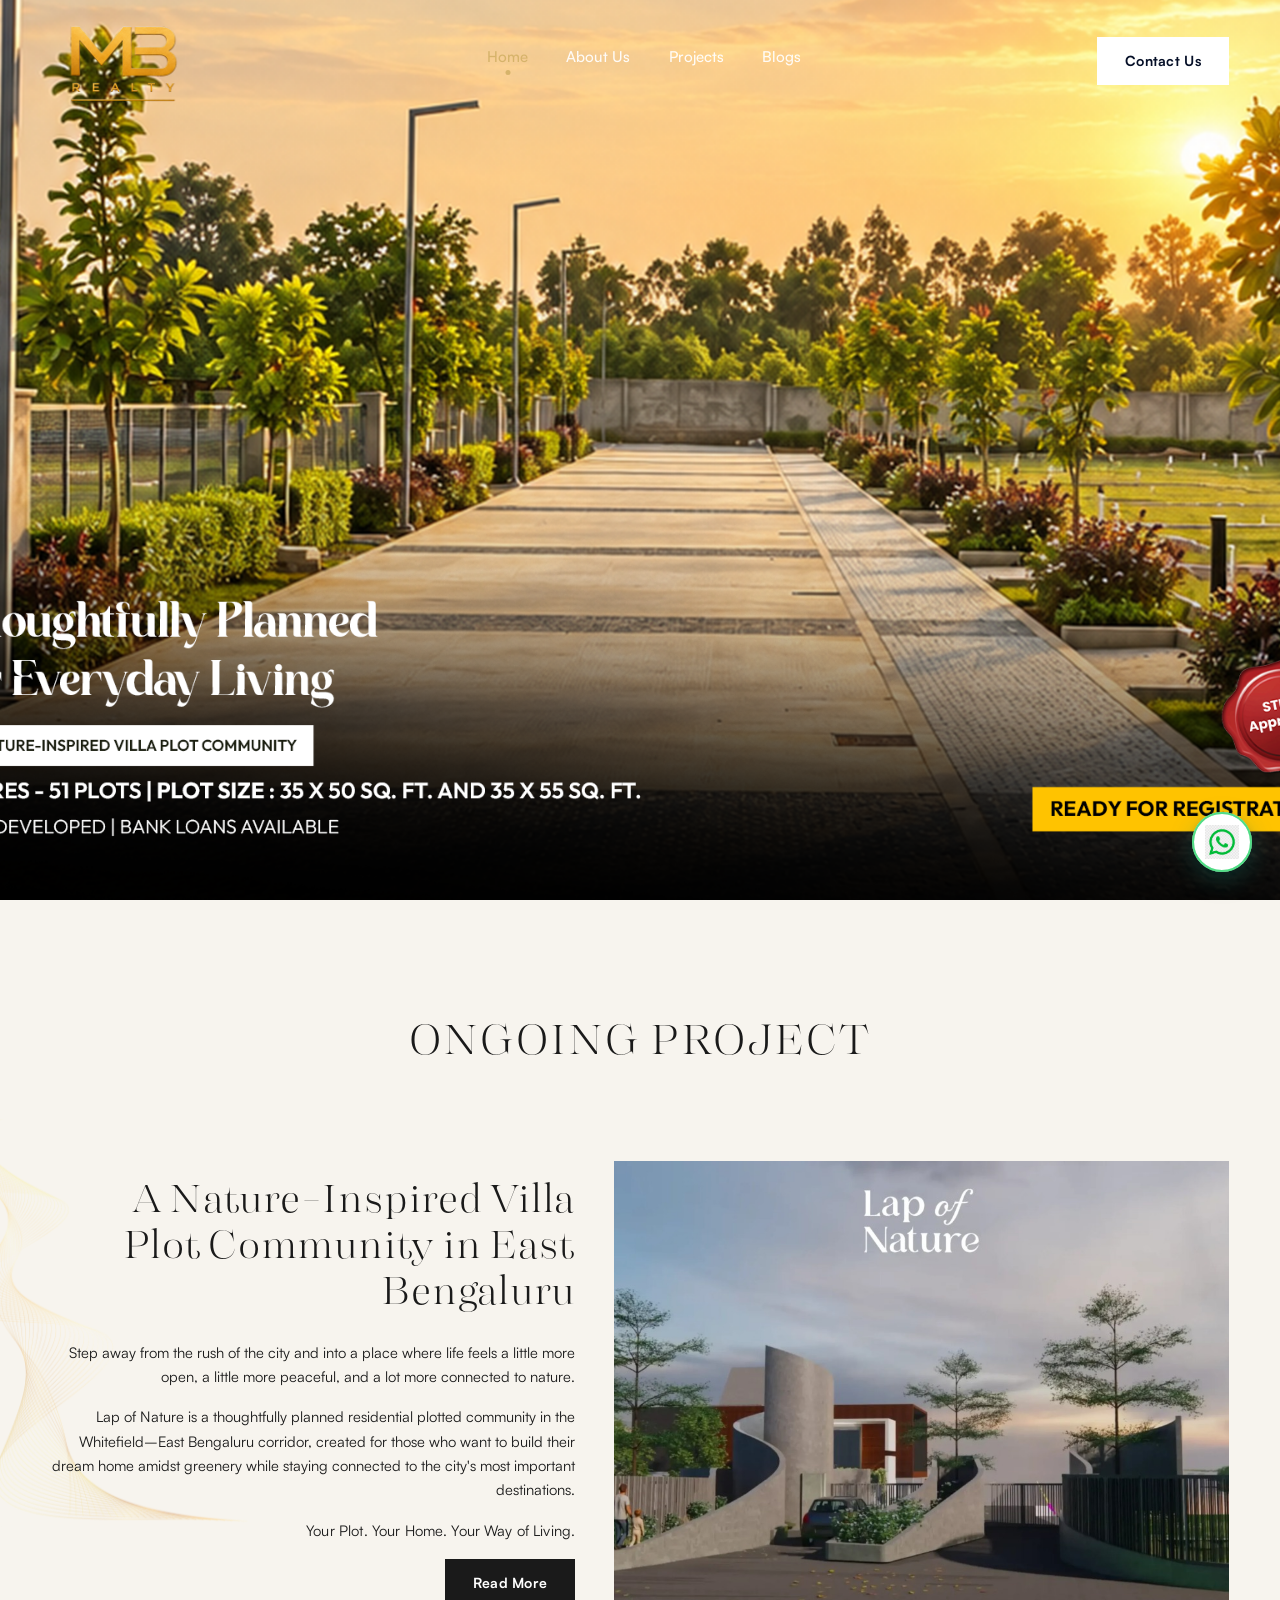
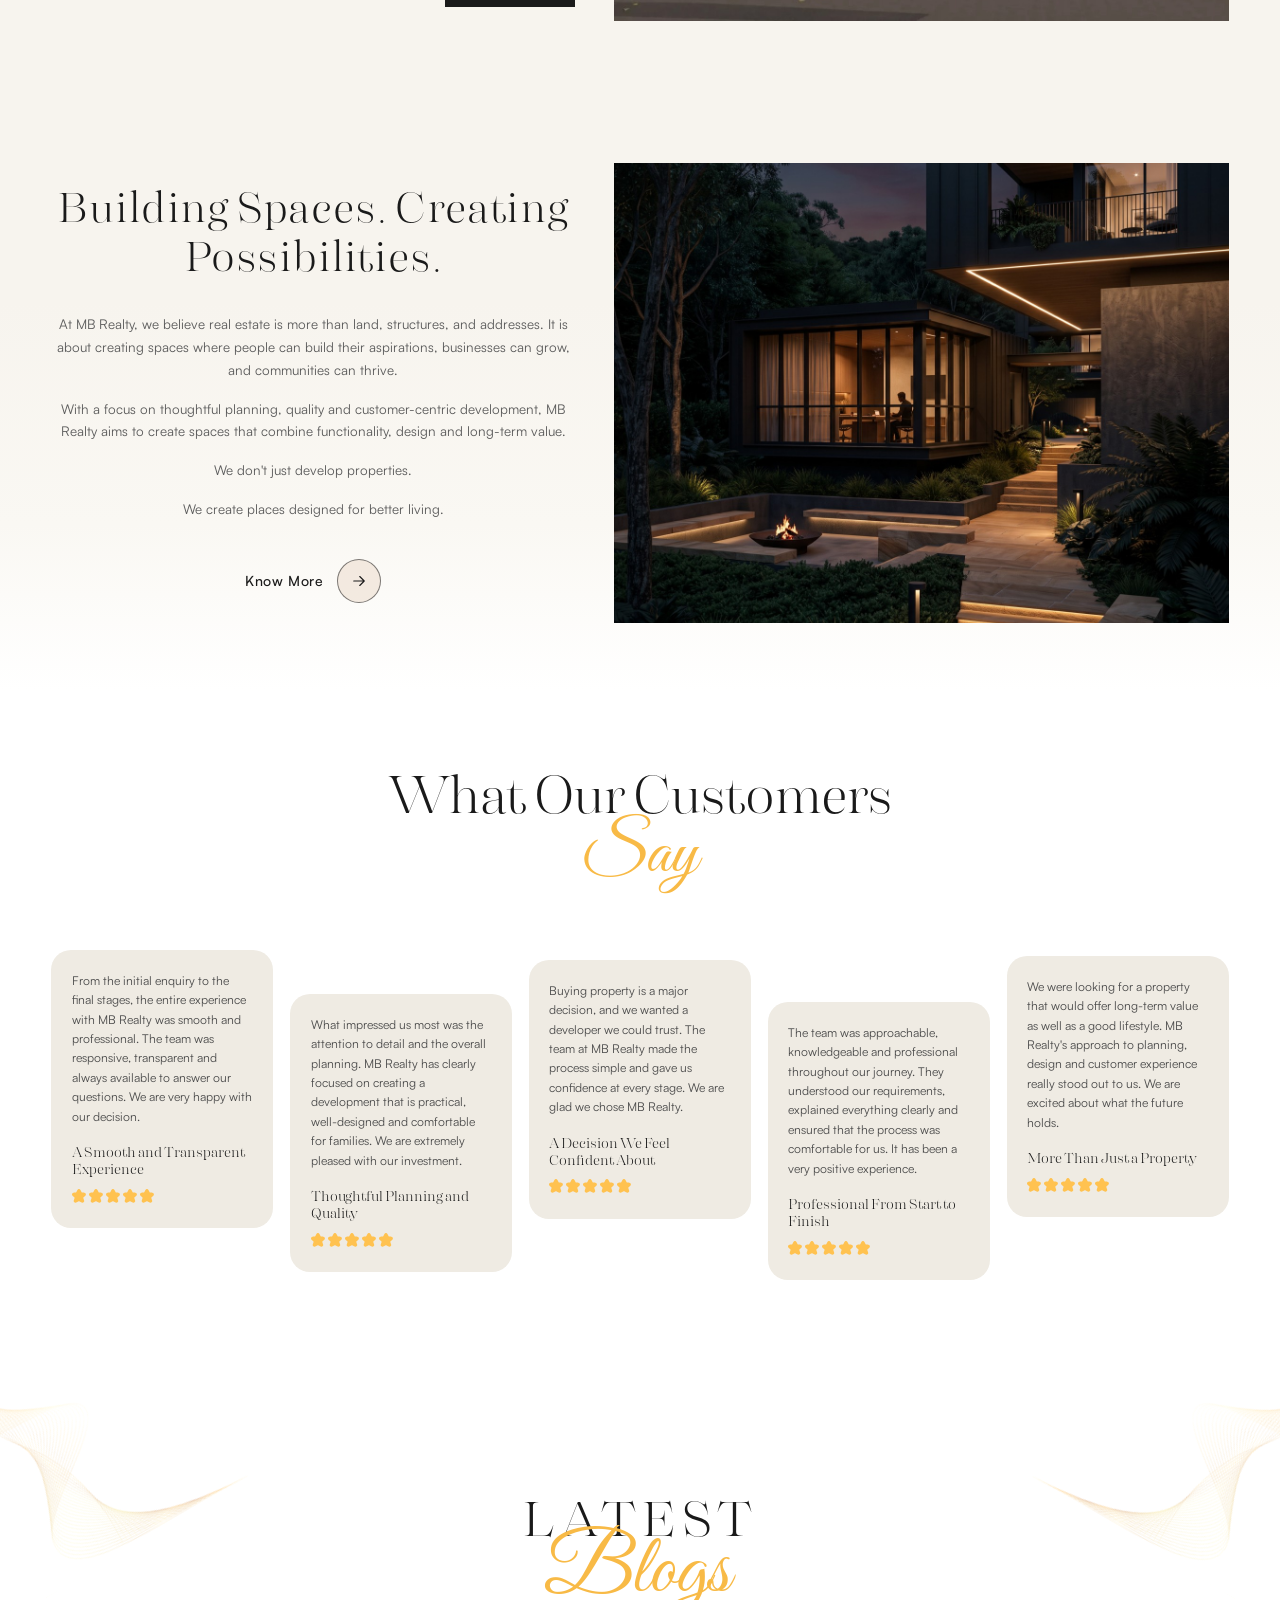
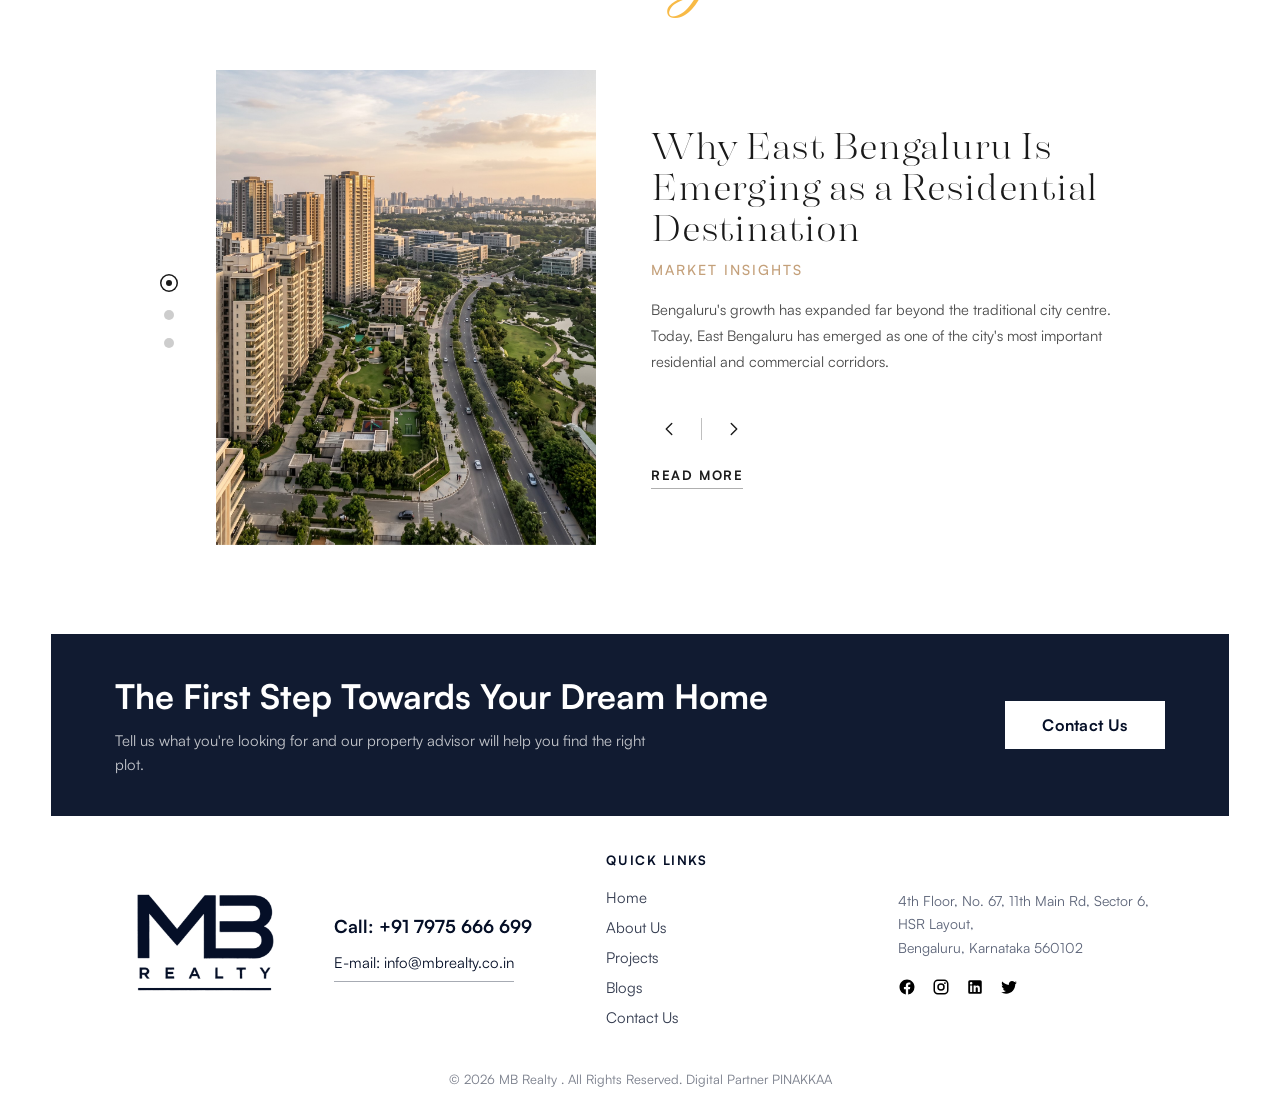
==== index.html @ 21cab44c "s" ====
<!DOCTYPE html>
<html lang="en">
  <head>
    <meta charset="UTF-8" />
    <meta name="viewport" content="width=device-width, initial-scale=1.0" />
    <title>MB Realty — Building Places That Inspire Better Living</title>
    <link rel="preconnect" href="https://fonts.googleapis.com" />
    <link rel="preconnect" href="https://fonts.gstatic.com" crossorigin />
    <link
      href="https://fonts.googleapis.com/css2?family=Great+Vibes&family=Playfair+Display:wght@400;500;600&display=swap"
      rel="stylesheet"
    />
    <link rel="stylesheet" href="css/styles.css" />
  </head>
  <body>
    <header class="site-header">
      <div class="header-inner">
        <a class="logo" href="#home" aria-label="MB Realty home">
          <img
            class="logo-img"
            src="Home_asset/Matte%20Gold%201%202%20(2).svg"
            alt="MB Realty"
            width="140"
            height="85"
          />
        </a>
        <nav class="nav" aria-label="Primary">
          <a href="./#home" class="is-active">Home</a>
          <a href="about">About Us</a>
          <a href="microsite">Projects</a>
          <a href="blogs">Blogs</a>
        </nav>
        <a class="btn-contact" href="contact">Contact Us</a>
        <button class="menu-toggle" type="button" aria-label="Open menu" aria-expanded="false">
          <span></span><span></span><span></span>
        </button>
      </div>
    </header>

    <main>
      <section class="hero hero--slideshow" id="home" aria-label="Lap of Nature">
        <div class="hero-frame">
          <div class="hero-slides">
            <img
              class="hero-image is-active"
              src="assets/spaces/banner%202%20(1).png"
              alt="Thoughtfully planned nature-inspired villa plot community at sunset"
              width="1920"
              height="1080"
              fetchpriority="high"
              decoding="async"
            />
            <img
              class="hero-image"
              src="assets/spaces/bannert%20(1).png"
              alt="Nature-inspired villa plot community entrance at sunset"
              width="1920"
              height="1080"
              decoding="async"
            />
          </div>
        </div>
      </section>

      <div class="home-cream-band">
      <section class="lap" id="project">
        <h2 class="lap-heading">Ongoing Project</h2>
        <div class="lap-decor" aria-hidden="true">
          <img src="Home_asset/Frame%2029%20(1).svg" alt="" width="314" height="501" />
        </div>
        <div class="lap-copy">
          <h3>A Nature-Inspired Villa Plot Community in East Bengaluru</h3>
          <p>
            Step away from the rush of the city and into a place where life feels a little more open,
            a little more peaceful, and a lot more connected to nature.
          </p>
          <p>
            Lap of Nature is a thoughtfully planned residential plotted community in the
            Whitefield–East Bengaluru corridor, created for those who want to build their dream home
            amidst greenery while staying connected to the city's most important destinations.
          </p>
          <p class="lap-tagline">Your Plot. Your Home. Your Way of Living.</p>
          <a class="btn-light" href="microsite">Read More</a>
        </div>
        <div class="lap-media">
          <img
            src="contact_asset/WhatsApp%20Image%202026-08-13%20at%203.26.02%20PM.jpeg"
            alt="Lap of Nature entrance rendering"
          />
        </div>
      </section>

      <section class="belief" id="about">
        <div class="belief-frame">
          <div class="belief-copy">
            <h2>Building Spaces. Creating Possibilities.</h2>
            <p>
              At MB Realty, we believe real estate is more than land, structures, and addresses. It
              is about creating spaces where people can build their aspirations, businesses can grow,
              and communities can thrive.
            </p>
            <p>
              With a focus on thoughtful planning, quality and customer-centric development, MB
              Realty aims to create spaces that combine functionality, design and long-term value.
            </p>
            <p>We don't just develop properties.</p>
            <p>We create places designed for better living.</p>
            <a class="belief-cta" href="about">
              <span>Know More</span>
              <span class="belief-cta-icon" aria-hidden="true">
                <svg viewBox="0 0 24 24" width="18" height="18" fill="none" stroke="currentColor" stroke-width="1.5">
                  <path d="M5 12h14M13 6l6 6-6 6" stroke-linecap="round" stroke-linejoin="round" />
                </svg>
              </span>
            </a>
          </div>
          <div class="belief-media">
            <img
              src="assets/fonts/magnific_create-a-premium-cinemati_3zpf5VZREY.jpg"
              alt="Modern luxury residence with illuminated outdoor living spaces at twilight"
              width="800"
              height="600"
            />
          </div>
        </div>
      </section>
      </div>

      <section class="developments" id="developments" hidden>
        <h2>Signature Developments</h2>
        <div class="dev-grid">
          <article class="dev-card dev-card--end">
            <div class="dev-card-media">
              <img
                src="Home_asset/620%20Arkell%20Drive.svg"
                alt=""
                width="887"
                height="474"
              />
            </div>
            <div class="dev-card-overlay">
              <span class="dev-badge">Ongoing</span>
              <div class="dev-card-copy">
                <h3>Lap of Nature</h3>
                <p class="dev-card-meta">
                  Villa Plot Community<br />
                  Plot Sizes: 1773 &amp; 1941 Sq.Ft.<br />
                  Location — East Bengaluru
                </p>
                <a class="dev-link" href="microsite">LEARN MORE</a>
              </div>
            </div>
          </article>
          <article class="dev-card dev-card--start">
            <div class="dev-card-media">
              <img
                src="Home_asset/620%20Arkell%20Drive%20(1).svg"
                alt=""
                width="887"
                height="474"
              />
            </div>
            <div class="dev-card-overlay">
              <span class="dev-badge">Upcoming</span>
              <div class="dev-card-copy">
                <h3>Apartment Project</h3>
                <p class="dev-card-meta">
                  Area — 7.2 Acres | Floors — G+13<br />
                  No of Flats — 290<br />
                  Location — Near Yelahanka
                </p>
                <a class="dev-link" href="contact">LEARN MORE</a>
              </div>
            </div>
          </article>
        </div>
        <a class="btn-light developments-cta" href="microsite">View All</a>
      </section>

      <section class="about-testimonials" id="testimonials" aria-label="Testimonials">
        <div class="about-testimonials-inner">
          <div class="about-testimonials-heading">
            <h2 class="about-testimonials-title">
              <span class="about-testimonials-title-strong">What Our Customers</span>
              <span class="about-testimonials-title-script">Say</span>
            </h2>
          </div>

          <div class="about-testimonials-mosaic">
            <article class="about-testimonial-card">
              <p>
                From the initial enquiry to the final stages, the entire experience with MB Realty was
                smooth and professional. The team was responsive, transparent and always available to
                answer our questions. We are very happy with our decision.
              </p>
              <div class="about-testimonial-meta">
                <h3>A Smooth and Transparent Experience</h3>
                <div class="about-testimonial-stars" aria-label="5 out of 5 stars"><img src="about_asset/Path%20637.svg" alt="" width="15" height="15" /><img src="about_asset/Path%20637.svg" alt="" width="15" height="15" /><img src="about_asset/Path%20637.svg" alt="" width="15" height="15" /><img src="about_asset/Path%20637.svg" alt="" width="15" height="15" /><img src="about_asset/Path%20637.svg" alt="" width="15" height="15" /></div>
              </div>
            </article>
            <article class="about-testimonial-card">
              <p>
                What impressed us most was the attention to detail and the overall planning. MB Realty
                has clearly focused on creating a development that is practical, well-designed and
                comfortable for families. We are extremely pleased with our investment.
              </p>
              <div class="about-testimonial-meta">
                <h3>Thoughtful Planning and Quality</h3>
                <div class="about-testimonial-stars" aria-label="5 out of 5 stars"><img src="about_asset/Path%20637.svg" alt="" width="15" height="15" /><img src="about_asset/Path%20637.svg" alt="" width="15" height="15" /><img src="about_asset/Path%20637.svg" alt="" width="15" height="15" /><img src="about_asset/Path%20637.svg" alt="" width="15" height="15" /><img src="about_asset/Path%20637.svg" alt="" width="15" height="15" /></div>
              </div>
            </article>
            <article class="about-testimonial-card">
              <p>
                Buying property is a major decision, and we wanted a developer we could trust. The team
                at MB Realty made the process simple and gave us confidence at every stage. We are glad
                we chose MB Realty.
              </p>
              <div class="about-testimonial-meta">
                <h3>A Decision We Feel Confident About</h3>
                <div class="about-testimonial-stars" aria-label="5 out of 5 stars"><img src="about_asset/Path%20637.svg" alt="" width="15" height="15" /><img src="about_asset/Path%20637.svg" alt="" width="15" height="15" /><img src="about_asset/Path%20637.svg" alt="" width="15" height="15" /><img src="about_asset/Path%20637.svg" alt="" width="15" height="15" /><img src="about_asset/Path%20637.svg" alt="" width="15" height="15" /></div>
              </div>
            </article>
            <article class="about-testimonial-card">
              <p>
                The team was approachable, knowledgeable and professional throughout our journey. They
                understood our requirements, explained everything clearly and ensured that the process
                was comfortable for us. It has been a very positive experience.
              </p>
              <div class="about-testimonial-meta">
                <h3>Professional From Start to Finish</h3>
                <div class="about-testimonial-stars" aria-label="5 out of 5 stars"><img src="about_asset/Path%20637.svg" alt="" width="15" height="15" /><img src="about_asset/Path%20637.svg" alt="" width="15" height="15" /><img src="about_asset/Path%20637.svg" alt="" width="15" height="15" /><img src="about_asset/Path%20637.svg" alt="" width="15" height="15" /><img src="about_asset/Path%20637.svg" alt="" width="15" height="15" /></div>
              </div>
            </article>
            <article class="about-testimonial-card">
              <p>
                We were looking for a property that would offer long-term value as well as a good
                lifestyle. MB Realty's approach to planning, design and customer experience really
                stood out to us. We are excited about what the future holds.
              </p>
              <div class="about-testimonial-meta">
                <h3>More Than Just a Property</h3>
                <div class="about-testimonial-stars" aria-label="5 out of 5 stars"><img src="about_asset/Path%20637.svg" alt="" width="15" height="15" /><img src="about_asset/Path%20637.svg" alt="" width="15" height="15" /><img src="about_asset/Path%20637.svg" alt="" width="15" height="15" /><img src="about_asset/Path%20637.svg" alt="" width="15" height="15" /><img src="about_asset/Path%20637.svg" alt="" width="15" height="15" /></div>
              </div>
            </article>
          </div>
        </div>
      </section>

      <section class="blogs blogs--featured" id="faqs">
        <div class="blogs-decor blogs-decor--left" aria-hidden="true">
          <img src="Home_asset/Frame%2029%20(3).svg" alt="" width="394" height="361" />
        </div>
        <div class="blogs-decor blogs-decor--right" aria-hidden="true">
          <img src="Home_asset/Frame%2030.svg" alt="" width="392" height="361" />
        </div>
        <div class="blogs-featured-inner">
          <h2 class="blogs-featured-title">
            <span class="blogs-featured-kicker">Latest</span>
            <span class="blogs-featured-script" aria-label="Blogs">
              <span class="blogs-featured-script-type">Blogs</span>
            </span>
          </h2>

          <div class="blogs-featured-layout">
            <div class="blogs-featured-dots" role="tablist" aria-label="Blog slides">
              <button type="button" class="blogs-dot is-active" role="tab" aria-selected="true" aria-label="Blog 1" data-blog-index="0"></button>
              <button type="button" class="blogs-dot" role="tab" aria-selected="false" aria-label="Blog 2" data-blog-index="1"></button>
              <button type="button" class="blogs-dot" role="tab" aria-selected="false" aria-label="Blog 3" data-blog-index="2"></button>
            </div>

            <div class="blogs-featured-stage">
              <article class="blogs-slide is-active" data-blog-slide="0">
                <div class="blogs-slide-media">
                  <img
                    src="assets/fonts/magnific_create-a-premium-editoria_9ZT8PKMNYZ.jpg"
                    alt="Aerial view of a planned residential community in East Bengaluru"
                    width="520"
                    height="640"
                  />
                </div>
                <div class="blogs-slide-copy">
                  <h3>Why East Bengaluru Is Emerging as a Residential Destination</h3>
                  <p class="blogs-slide-meta">Market Insights</p>
                  <p>
                    Bengaluru's growth has expanded far beyond the traditional city centre. Today, East
                    Bengaluru has emerged as one of the city's most important residential and commercial
                    corridors.
                  </p>
                  <div class="blogs-slide-nav">
                    <button type="button" class="blogs-nav-btn blogs-nav-prev" aria-label="Previous blog">
                      <svg viewBox="0 0 24 24" width="22" height="22" fill="none" stroke="currentColor" stroke-width="1.5" aria-hidden="true">
                        <path d="M15 6l-6 6 6 6" stroke-linecap="round" stroke-linejoin="round" />
                      </svg>
                    </button>
                    <span class="blogs-nav-divider" aria-hidden="true"></span>
                    <button type="button" class="blogs-nav-btn blogs-nav-next" aria-label="Next blog">
                      <svg viewBox="0 0 24 24" width="22" height="22" fill="none" stroke="currentColor" stroke-width="1.5" aria-hidden="true">
                        <path d="M9 6l6 6-6 6" stroke-linecap="round" stroke-linejoin="round" />
                      </svg>
                    </button>
                  </div>
                  <a class="blogs-slide-link" href="blogs">Read More</a>
                </div>
              </article>

              <article class="blogs-slide" data-blog-slide="1" hidden>
                <div class="blogs-slide-media">
                  <img
                    src="assets/fonts/magnific_create-a-premium-editoria_jU6WlNWLD0.jpg"
                    alt="Villa living compared with modern apartment living"
                    width="520"
                    height="640"
                  />
                </div>
                <div class="blogs-slide-copy">
                  <h3>Villa Plots vs Apartments: Which Is Better for Your Dream Home?</h3>
                  <p class="blogs-slide-meta">Buying Guide</p>
                  <p>
                    When buying a home in Bengaluru, one of the biggest decisions is choosing between an
                    apartment and a plot.
                  </p>
                  <div class="blogs-slide-nav">
                    <button type="button" class="blogs-nav-btn blogs-nav-prev" aria-label="Previous blog">
                      <svg viewBox="0 0 24 24" width="22" height="22" fill="none" stroke="currentColor" stroke-width="1.5" aria-hidden="true">
                        <path d="M15 6l-6 6 6 6" stroke-linecap="round" stroke-linejoin="round" />
                      </svg>
                    </button>
                    <span class="blogs-nav-divider" aria-hidden="true"></span>
                    <button type="button" class="blogs-nav-btn blogs-nav-next" aria-label="Next blog">
                      <svg viewBox="0 0 24 24" width="22" height="22" fill="none" stroke="currentColor" stroke-width="1.5" aria-hidden="true">
                        <path d="M9 6l6 6-6 6" stroke-linecap="round" stroke-linejoin="round" />
                      </svg>
                    </button>
                  </div>
                  <a class="blogs-slide-link" href="blogs">Read More</a>
                </div>
              </article>

              <article class="blogs-slide" data-blog-slide="2" hidden>
                <div class="blogs-slide-media">
                  <img
                    src="assets/fonts/magnific_create-a-premium-editoria_gOZVJFiSXO.jpg"
                    alt="Thoughtfully planned residential plots and modern homes"
                    width="520"
                    height="640"
                  />
                </div>
                <div class="blogs-slide-copy">
                  <h3>The Complete Guide to Buying a Residential Plot in Bengaluru</h3>
                  <p class="blogs-slide-meta">Complete Guide</p>
                  <p>
                    Buying a residential plot is an important long-term decision. Unlike purchasing a ready
                    apartment, buying land requires careful evaluation of title, approvals, infrastructure,
                    location and future potential.
                  </p>
                  <div class="blogs-slide-nav">
                    <button type="button" class="blogs-nav-btn blogs-nav-prev" aria-label="Previous blog">
                      <svg viewBox="0 0 24 24" width="22" height="22" fill="none" stroke="currentColor" stroke-width="1.5" aria-hidden="true">
                        <path d="M15 6l-6 6 6 6" stroke-linecap="round" stroke-linejoin="round" />
                      </svg>
                    </button>
                    <span class="blogs-nav-divider" aria-hidden="true"></span>
                    <button type="button" class="blogs-nav-btn blogs-nav-next" aria-label="Next blog">
                      <svg viewBox="0 0 24 24" width="22" height="22" fill="none" stroke="currentColor" stroke-width="1.5" aria-hidden="true">
                        <path d="M9 6l6 6-6 6" stroke-linecap="round" stroke-linejoin="round" />
                      </svg>
                    </button>
                  </div>
                  <a class="blogs-slide-link" href="blogs">Read More</a>
                </div>
              </article>
            </div>
          </div>
        </div>
      </section>

      <div class="bottom-band">
        <section class="cta">
          <div class="cta-inner">
            <div>
              <h2>The First Step Towards Your Dream Home</h2>
              <p>
                Tell us what you're looking for and our property advisor will help you find the right
                plot.
              </p>
            </div>
            <a class="btn-light" href="contact">Contact Us</a>
          </div>
        </section>

        <footer class="site-footer" id="contact">
          <div class="footer-panel">
            <div class="footer-brand">
              <img
                class="footer-logo"
                src="Home_asset/Matte%20Gold%201%202.svg"
                alt="MB Realty"
                width="180"
                height="110"
              />
            </div>
            <div class="footer-contact">
              <a class="phone" href="tel:+917975666699">Call: +91 7975 666 699</a>
              <a class="email" href="mailto:info@mbrealty.co.in">E-mail: info@mbrealty.co.in</a>
            </div>
            <div class="footer-cols">
              <div>
                <h4>QUICK LINKS</h4>
                <a href="./">Home</a>
                <a href="about">About Us</a>
                <a href="microsite">Projects</a>
                <a href="blogs">Blogs</a>
                <a href="contact">Contact Us</a>
              </div>
            </div>
            <div class="footer-about">
              <p>
                4th Floor, No. 67, 11th Main Rd, Sector 6, HSR Layout,<br />
                Bengaluru, Karnataka 560102
              </p>
              <div class="socials">
                <a href="https://www.facebook.com/profile.php?id=61592722074059" target="_blank" rel="noopener noreferrer" aria-label="Facebook"><img src="assets/social-fb.svg" alt="" /></a>
                <a href="https://www.instagram.com/mbrealty.co.in/" target="_blank" rel="noopener noreferrer" aria-label="Instagram"><img src="assets/social-ig.svg" alt="" /></a>
                <a href="https://www.linkedin.com/company/143814037/" target="_blank" rel="noopener noreferrer" aria-label="LinkedIn"><img src="assets/social-li.svg" alt="" /></a>
                <a href="https://x.com/mbrealtyblr" target="_blank" rel="noopener noreferrer" aria-label="X"><img src="assets/social-x.svg" alt="" /></a>
              </div>
            </div>
          </div>
        </footer>
      </div>
      <p class="copyright">© 2026 MB Realty . All Rights Reserved. Digital Partner PINAKKAA</p>
    </main>

    <a
      class="whatsapp-float"
      href="https://wa.me/917975666699"
      target="_blank"
      rel="noopener noreferrer"
      aria-label="Chat on WhatsApp: +91 7975 666 699"
    >
      <img src="assets/social-wa.png" alt="" width="30" height="30" decoding="async" />
    </a>

    <script src="js/main.js"></script>
  </body>
</html>
---- css/styles.css ----
@font-face {
  font-family: "Satoshi";
  src: url("../assets/fonts/satoshi/Satoshi-Light.otf") format("opentype");
  font-weight: 300;
  font-style: normal;
  font-display: swap;
}

@font-face {
  font-family: "Satoshi";
  src: url("../assets/fonts/satoshi/Satoshi-LightItalic.otf") format("opentype");
  font-weight: 300;
  font-style: italic;
  font-display: swap;
}

@font-face {
  font-family: "Satoshi";
  src: url("../assets/fonts/satoshi/Satoshi-Regular.otf") format("opentype");
  font-weight: 400;
  font-style: normal;
  font-display: swap;
}

@font-face {
  font-family: "Satoshi";
  src: url("../assets/fonts/satoshi/Satoshi-Italic.otf") format("opentype");
  font-weight: 400;
  font-style: italic;
  font-display: swap;
}

@font-face {
  font-family: "Satoshi";
  src: url("../assets/fonts/satoshi/Satoshi-Medium.otf") format("opentype");
  font-weight: 500;
  font-style: normal;
  font-display: swap;
}

@font-face {
  font-family: "Satoshi";
  src: url("../assets/fonts/satoshi/Satoshi-MediumItalic.otf") format("opentype");
  font-weight: 500;
  font-style: italic;
  font-display: swap;
}

@font-face {
  font-family: "Satoshi";
  src: url("../assets/fonts/satoshi/Satoshi-Bold.otf") format("opentype");
  font-weight: 700;
  font-style: normal;
  font-display: swap;
}

@font-face {
  font-family: "Satoshi";
  src: url("../assets/fonts/satoshi/Satoshi-BoldItalic.otf") format("opentype");
  font-weight: 700;
  font-style: italic;
  font-display: swap;
}

@font-face {
  font-family: "Satoshi";
  src: url("../assets/fonts/satoshi/Satoshi-Black.otf") format("opentype");
  font-weight: 900;
  font-style: normal;
  font-display: swap;
}

@font-face {
  font-family: "Satoshi";
  src: url("../assets/fonts/satoshi/Satoshi-BlackItalic.otf") format("opentype");
  font-weight: 900;
  font-style: italic;
  font-display: swap;
}

@font-face {
  font-family: "Morison";
  src: url("../assets/fonts/Morison%20Font/Fonts/morison-displaylight.otf") format("opentype");
  font-weight: 300;
  font-style: normal;
  font-display: swap;
}

:root {
  --bg: #050f27;
  --bg-soft: #0a1633;
  --white: #ffffff;
  --ink: #050f27;
  --muted: #5c6478;
  --gold: #c4a35a;
  --gold-bright: #d4b56a;
  --font: "Satoshi", "Segoe UI", sans-serif;
  --page: 1440px;
  --pad: clamp(20px, 5vw, 80px);
  --header-h: 121px;
}

/* Breakpoints
   Mobile:  < 768px          → max-width: 767px
   Tablet:  768px–1199px     → min-width: 768px and max-width: 1199px
   Desktop: 1200px–1599px    → min-width: 1200px
   Wide:    1600px+
*/

*,
*::before,
*::after {
  box-sizing: border-box;
  margin: 0;
  padding: 0;
}

html {
  scroll-behavior: smooth;
}

body {
  font-family: var(--font);
  background: var(--bg);
  color: var(--white);
  -webkit-font-smoothing: antialiased;
  overflow-x: hidden;
  animation: page-in 0.18s ease both;
  transition: opacity 0.15s ease;
}

body.is-leaving {
  animation: none;
  opacity: 0;
  pointer-events: none;
}

@keyframes page-in {
  from {
    opacity: 0;
  }
  to {
    opacity: 1;
  }
}

@media (prefers-reduced-motion: reduce) {
  html {
    scroll-behavior: auto;
  }

  body {
    animation: none;
    transition: none;
  }

  .about-accordion-panel,
  .about-accordion-panel p,
  .about-accordion-icon,
  .about-accordion-icon::before,
  .about-accordion-icon::after {
    transition: none;
  }

  body.is-leaving {
    opacity: 1;
    pointer-events: auto;
  }
}

img,
video,
svg {
  display: block;
  max-width: 100%;
  height: auto;
}

iframe {
  max-width: 100%;
}

a {
  color: inherit;
  text-decoration: none;
}

button {
  border: 0;
  background: none;
  cursor: pointer;
  font: inherit;
  color: inherit;
}

main > section,
.site-header,
.site-footer {
  position: relative;
  isolation: isolate;
  width: 100%;
}

/* Header */
.site-header {
  position: fixed;
  top: 0;
  left: 0;
  right: 0;
  z-index: 40;
  background: transparent;
  transform: none;
  opacity: 1;
  visibility: visible;
  pointer-events: auto;
  transition:
    background-color 0.35s ease,
    box-shadow 0.35s ease,
    transform 0.35s cubic-bezier(0.22, 1, 0.36, 1),
    opacity 0.3s ease,
    visibility 0.3s ease;
}

.site-header.is-scrolled {
  background: #fff;
  box-shadow: 0 1px 0 rgba(5, 15, 39, 0.06);
}

.site-header.is-scrolled .nav a {
  color: rgba(26, 26, 26, 0.88);
}

.site-header.is-scrolled .nav a:hover,
.site-header.is-scrolled .nav a.is-active {
  color: #1a1a1a;
}

.site-header.is-scrolled .menu-toggle span {
  background: #1a1a1a;
}

.site-header.is-scrolled .btn-contact {
  background: #1a1a1a;
  color: #fff;
}

.site-header .btn-contact::before {
  background: var(--gold);
  border-color: transparent;
}

.site-header .btn-contact:hover {
  color: var(--ink);
}

.site-header.is-scrolled .btn-contact:hover {
  color: var(--ink);
}

.site-header.is-scrolled .btn-contact::before {
  background: var(--gold);
  border-color: transparent;
}

.site-header.nav-open {
  transform: none;
  opacity: 1;
  visibility: visible;
  pointer-events: auto;
}

.header-inner {
  width: min(100%, var(--page));
  margin: 0 auto;
  min-height: 96px;
  display: grid;
  grid-template-columns: auto 1fr auto;
  align-items: center;
  gap: clamp(16px, 2vw, 40px);
  padding: 18px var(--pad);
}

.logo {
  display: flex;
  align-items: center;
  line-height: 1;
}

.logo-img {
  width: 140px;
  height: 85px;
  object-fit: contain;
  display: block;
}

.logo-mb {
  font-family: var(--font);
  font-size: 42px;
  font-weight: 700;
  letter-spacing: -0.04em;
  color: var(--gold);
}

.logo-realty {
  margin-top: 2px;
  font-size: 11px;
  font-weight: 600;
  letter-spacing: 0.35em;
  color: var(--gold);
  border-bottom: 1px solid var(--gold);
  padding-bottom: 4px;
}

.nav {
  display: flex;
  justify-content: center;
  gap: clamp(22px, 3vw, 40px);
}
.nav a {
  position: relative;
  font-size: 15px;
  font-weight: 500;
  color: rgba(255, 255, 255, 0.92);
  padding-bottom: 8px;

  transition: color 0.4s cubic-bezier(0.22, 1, 0.36, 1);
}

/* Dot */
.nav a::after {
  content: "";
  position: absolute;
  left: 50%;
  bottom: 0;

  width: 5px;
  height: 5px;
  border-radius: 50%;

  background: #d6b36a;

  transform: translateX(-50%) scale(0);
  opacity: 0;

  transition:
    transform 0.4s cubic-bezier(0.22, 1, 0.36, 1),
    opacity 0.3s ease;
}

/* Hover */
.nav a:hover {
  color: #d6b36a;
}

.nav a:hover::after {
  transform: translateX(-50%) scale(1);
  opacity: 1;
}

/* Active */
.nav a.is-active {
  color: #d6b36a;
}

.nav a.is-active::after {
  transform: translateX(-50%) scale(1);
  opacity: 1;
}
.btn-contact,
.btn-light,
.btn-dark {
  position: relative;
  display: inline-flex;
  align-items: center;
  justify-content: center;
  min-height: 48px;
  padding: 0 28px;
  font-size: 14px;
  font-weight: 700;
  letter-spacing: 0.02em;
  border-radius: 0;
  overflow: hidden;
  isolation: isolate;
  transition: color 0.45s cubic-bezier(0.22, 1, 0.36, 1),
              transform 0.45s cubic-bezier(0.22, 1, 0.36, 1);
}

/* Hover background */
.btn-contact::before,
.btn-light::before,
.btn-dark::before {
  content: "";
  position: absolute;
  inset: 0;
  z-index: -1;
  transform: scaleX(0);
  transform-origin: right;
  transition: transform 0.5s cubic-bezier(0.22, 1, 0.36, 1);
  border: 1px solid rgba(255, 255, 255, 0.25);
}

/* White buttons → dark hover */
.btn-contact::before,
.btn-light::before {
  background: var(--ink);
}

/* Dark button → white hover */
.btn-dark::before {
  background: var(--white);
}

/* Text colors */
.btn-contact,
.btn-light {
  background: var(--white);
  color: var(--ink);
}

.btn-dark {
  background: var(--ink);
  color: var(--white);
}

/* Hover */
.btn-contact:hover,
.btn-light:hover {
  color: var(--white);
  transform: translateY(-2px);
  /* border: 0.12px solid #ffffff91; */
}

.btn-dark:hover {
  color: var(--ink);
  transform: translateY(-2px);
}

/* Animate background */
.btn-contact:hover::before,
.btn-light:hover::before,
.btn-dark:hover::before {
  transform: scaleX(1);
  transform-origin: left;
}

.menu-toggle {
  display: none;
  position: relative;
  width: 48px;
  height: 48px;
  flex-direction: column;
  justify-content: center;
  align-items: center;
  gap: 0;
  padding: 0;
  background: transparent;
  border: 0;
  box-shadow: none;
  cursor: pointer;
}

.menu-toggle span {
  display: block;
  position: absolute;
  left: 50%;
  top: 50%;
  width: 24px;
  height: 2.5px;
  margin-left: -12px;
  margin-top: -1.25px;
  border-radius: 2px;
  background: var(--white);
  transform-origin: center;
  transition:
    transform 0.35s cubic-bezier(0.22, 1, 0.36, 1),
    opacity 0.25s ease,
    background 0.25s ease;
}

.menu-toggle span:nth-child(1) {
  transform: translateY(-7px);
}

.menu-toggle span:nth-child(2) {
  transform: translateY(0);
}

.menu-toggle span:nth-child(3) {
  transform: translateY(7px);
}

.menu-toggle:hover {
  background: transparent;
  box-shadow: none;
}

.site-header.nav-open .menu-toggle {
  background: transparent;
  border: 0;
}

.site-header.nav-open .menu-toggle span {
  background: #1a1a1a;
  width: 26px;
  margin-left: -13px;
  height: 2.5px;
}

.site-header.nav-open .menu-toggle span:nth-child(1) {
  transform: rotate(45deg);
}

.site-header.nav-open .menu-toggle span:nth-child(2) {
  opacity: 0;
  transform: scaleX(0);
}

.site-header.nav-open .menu-toggle span:nth-child(3) {
  transform: rotate(-45deg);
}

/* Hero — full-width banner; image extends under transparent header */
.hero {
  background: var(--bg);
  display: flex;
  justify-content: center;
  align-items: stretch;
  padding: 0;
  overflow: hidden;
  height: 100svh;
  max-height: 100dvh;
  box-sizing: border-box;
}

.hero-frame {
  width: 100%;
  max-width: none;
  height: 100%;
  max-height: 100%;
  aspect-ratio: auto;
  overflow: hidden;
  position: relative;
  background: #020814;
  display: grid;
  place-items: center;
}

.hero-frame::after {
  content: "";
  position: absolute;
  inset: 0;
  z-index: 1;
  pointer-events: none;
  background:
    linear-gradient(180deg, rgba(5, 15, 39, 0.45) 0%, rgba(5, 15, 39, 0.2) 32%, rgba(5, 15, 39, 0.35) 68%, rgba(5, 15, 39, 0.72) 100%);
}

.microsite-page .hero-frame::after {
  display: block;
}

.microsite-page .hero {
  background: var(--bg);
  padding: 0;
}

.microsite-page .hero-frame {
  background: #020814;
}

.hero-image {
  position: absolute;
  inset: 0;
  width: 100%;
  height: 100%;
  object-fit: cover;
  object-position: center;
  display: block;
}

/* Home dual-banner slideshow */
.hero--slideshow .hero-frame::after {
  display: none;
}

.hero-slides {
  position: absolute;
  inset: 0;
}

.hero--slideshow .hero-image {
  opacity: 0;
  transition: opacity 1.1s ease;
  z-index: 0;
  object-position: center bottom;
  image-rendering: auto;
}

.hero--slideshow .hero-image.is-active {
  opacity: 1;
  z-index: 1;
}

.hero-copy--sr-only {
  position: absolute;
  width: 1px;
  height: 1px;
  padding: 0;
  margin: -1px;
  overflow: hidden;
  clip: rect(0, 0, 0, 0);
  white-space: nowrap;
  border: 0;
}

.hero-copy {
  position: relative;
  z-index: 2;
  width: min(1600px, calc(100% - 48px));
  text-align: center;
  padding: 24px 0;
}

.hero-copy h1 {
  font-size: clamp(22px, 3vw, 44px);
  font-weight: 700;
  line-height: 1.15;
  letter-spacing: -0.03em;
  color: var(--white);
  margin-bottom: 18px;
  white-space: nowrap;
}

.hero-copy p {
  max-width: 720px;
  margin: 0 auto;
  font-size: clamp(14px, 1.2vw, 18px);
  line-height: 1.7;
  color: rgba(255, 255, 255, 0.92);
}

/* Home hero — stacked serif + script title */
.home-hero-copy {
  display: flex;
  flex-direction: column;
  align-items: center;
  justify-content: center;
  width: min(900px, calc(100% - 32px));
  padding: clamp(16px, 3vw, 32px) 0;
  gap: clamp(16px, 2.5vw, 28px);
}

.home-hero-title {
  display: flex;
  flex-direction: column;
  align-items: center;
  margin: 0;
  white-space: normal;
  font-weight: 400;
  line-height: 0.95;
  letter-spacing: 0.02em;
  text-align: center;
}

.home-hero-line {
  display: block;
  font-family: "Morison", "Times New Roman", serif;
  font-size: clamp(36px, 7vw, 84px);
  font-weight: 300;
  line-height: 0.95;
  letter-spacing: 0.04em;
  text-transform: uppercase;
  color: var(--white);
}

.home-hero-script {
  display: block;
  width: fit-content;
  margin: -0.28em auto 0;
  font-family: "Great Vibes", cursive;
  font-size: clamp(48px, 9vw, 104px);
  font-weight: 400;
  font-style: normal;
  line-height: 1.15;
  letter-spacing: 0.01em;
  text-transform: none;
  color: #f8ba46;
}

.home-hero-script-type {
  display: inline-block;
  white-space: nowrap;
  padding-right: 0.08em;
  clip-path: inset(0 100% 0 0);
  -webkit-clip-path: inset(0 100% 0 0);
  animation: living-write 3.4s cubic-bezier(0.22, 0.61, 0.36, 1) 1.05s forwards;
}

.home-hero-copy p {
  max-width: 640px;
  margin: 0;
  font-size: clamp(14px, 1.2vw, 18px);
  line-height: 1.7;
  color: rgba(255, 255, 255, 0.92);
}

/* Home / About / Project hero banner entrance */
#home:not(.hero--slideshow) .hero-image,
.about-hero .hero-image,
.project-hero .hero-image,
.blogs-hero .hero-frame {
  animation: hero-image-in 1.6s cubic-bezier(0.22, 1, 0.36, 1) both;
}

#home .home-hero-line,
#home .home-hero-copy > p,
.about-hero .home-hero-line,
.project-hero .home-hero-line,
.blogs-hero .home-hero-line {
  animation: hero-line-in 0.9s cubic-bezier(0.22, 1, 0.36, 1) both;
}

#home .home-hero-line:nth-child(1),
.about-hero .home-hero-line:nth-child(1),
.project-hero .home-hero-line:nth-child(1),
.blogs-hero .home-hero-line:nth-child(1) {
  animation-delay: 0.25s;
}

#home .home-hero-line:nth-child(2),
.about-hero .home-hero-line:nth-child(2),
.project-hero .home-hero-line:nth-child(2),
.blogs-hero .home-hero-line:nth-child(2) {
  animation-delay: 0.4s;
}

#home .home-hero-line:nth-child(3),
.about-hero .home-hero-line:nth-child(3),
.project-hero .home-hero-line:nth-child(3),
.blogs-hero .home-hero-line:nth-child(3) {
  animation-delay: 0.55s;
}

#home .home-hero-copy > p {
  animation-delay: 4.6s;
}

.project-hero .home-hero-script-type,
.blogs-hero .home-hero-script-type {
  animation: living-write 3.4s cubic-bezier(0.22, 0.61, 0.36, 1) 0.9s forwards;
}

@keyframes hero-image-in {
  from {
    opacity: 0;
    transform: scale(1.08);
  }
  to {
    opacity: 1;
    transform: scale(1);
  }
}

@keyframes hero-line-in {
  from {
    opacity: 0;
    transform: translateY(28px);
  }
  to {
    opacity: 1;
    transform: translateY(0);
  }
}

@keyframes living-write {
  0% {
    clip-path: inset(0 100% 0 0);
    -webkit-clip-path: inset(0 100% 0 0);
  }
  100% {
    clip-path: inset(0 0 0 0);
    -webkit-clip-path: inset(0 0 0 0);
  }
}

@media (prefers-reduced-motion: reduce) {
  #home .hero-image,
  #home .home-hero-line,
  #home .home-hero-copy > p,
  .about-hero .hero-image,
  .about-hero .home-hero-line,
  .project-hero .hero-image,
  .project-hero .home-hero-line,
  .blogs-hero .hero-frame,
  .blogs-hero .home-hero-line {
    animation: none;
  }

  #home .home-hero-script-type,
  .about-hero .home-hero-script-type,
  .project-hero .home-hero-script-type,
  .blogs-hero .home-hero-script-type {
    animation: none;
    clip-path: none;
    -webkit-clip-path: none;
  }
}

/* About hero */
.about-hero-copy h1 {
  margin-bottom: 0;
}

/* Blogs hero */
.blogs-hero .hero-frame::after {
  display: block;
}

.blogs-hero-copy h1 {
  margin-bottom: 0;
}

.blogs-hero .blogs-media-slot--hero {
  position: absolute;
  inset: 0;
  width: 100%;
  height: 100%;
  margin: 0;
  border: 0;
  border-radius: 0;
}

.blogs-hero .blogs-media-slot--hero::before {
  display: none;
}

.blogs-hero .blogs-media-slot--hero .hero-image:not([hidden]) {
  position: absolute;
  inset: 0;
  width: 100%;
  height: 100%;
  object-fit: cover;
}

.blogs-hero .blogs-media-slot--hero:not(:has(img:not([hidden]))) {
  background:
    linear-gradient(180deg, rgba(5, 15, 39, 0.35) 0%, rgba(5, 15, 39, 0.55) 100%),
    linear-gradient(135deg, #0a1633 0%, #1a2744 48%, #0d1a33 100%);
}

.blogs-hero .blogs-media-slot--hero:not(:has(img:not([hidden])))::after {
  content: attr(data-label);
  position: absolute;
  left: 50%;
  top: 42%;
  transform: translate(-50%, -50%);
  z-index: 1;
  font-family: var(--font);
  font-size: 13px;
  letter-spacing: 0.14em;
  text-transform: uppercase;
  color: rgba(255, 255, 255, 0.45);
  pointer-events: none;
}

/* Shared image placeholders — drop an <img> later and remove [hidden] */
.blogs-media-slot {
  position: relative;
  display: block;
  width: 100%;
  margin: 0;
  overflow: hidden;
  background:
    linear-gradient(145deg, #f3efe6 0%, #e8e2d6 55%, #ddd5c6 100%);
  border: 1px solid rgba(5, 15, 39, 0.06);
}

.blogs-media-slot::before {
  content: attr(data-label);
  position: absolute;
  inset: 0;
  display: grid;
  place-items: center;
  padding: 16px;
  font-family: var(--font);
  font-size: clamp(12px, 1.1vw, 14px);
  font-weight: 500;
  letter-spacing: 0.08em;
  text-transform: uppercase;
  color: rgba(5, 15, 39, 0.35);
  text-align: center;
  pointer-events: none;
}

.blogs-media-slot:has(img:not([hidden]))::before {
  display: none;
}

.blogs-media-slot img:not([hidden]) {
  position: relative;
  z-index: 1;
  width: 100%;
  height: 100%;
  object-fit: cover;
  display: block;
}

.blogs-media-slot--feature {
  aspect-ratio: 16 / 9;
  margin: 0 0 clamp(28px, 4vw, 40px);
}

.blogs-media-slot--inline {
  aspect-ratio: 16 / 9;
  margin: clamp(28px, 4vw, 44px) 0;
}

.blogs-media-slot--card {
  aspect-ratio: 3 / 2;
  border: 0;
}

/* Blogs — article */
.blogs-article {
  background: transparent;
  padding: clamp(48px, 7vw, 96px) var(--pad) clamp(32px, 4vw, 48px);
}

.blogs-article-inner {
  width: min(100%, 820px);
  margin: 0 auto;
  color: #1a1a1a;
}

.blogs-article-header {
  margin: 0 auto clamp(28px, 4vw, 44px);
  max-width: 40rem;
  text-align: center;
  display: flex;
  flex-direction: column;
  align-items: center;
}

.blogs-article-date {
  font-family: var(--font);
  font-weight: 500;
  font-size: 13px;
  line-height: 1.5;
  letter-spacing: 0.14em;
  text-transform: uppercase;
  color: #5c6478;
  margin: 0 0 10px;
}

.blogs-article-tags {
  font-family: var(--font);
  font-weight: 600;
  font-size: 12px;
  line-height: 1.5;
  letter-spacing: 0.14em;
  text-transform: uppercase;
  color: #f8ba46;
  margin: 0 0 clamp(18px, 2.5vw, 28px);
}

.blogs-article-title {
  margin: 0;
  display: flex;
  flex-direction: column;
  align-items: center;
  line-height: 1.05;
}

.blogs-article-title-strong {
  display: block;
  font-family: "Morison", "Times New Roman", serif;
  font-size: clamp(26px, 3.6vw, 44px);
  font-weight: 300;
  letter-spacing: 0.02em;
  color: #1a1a1a;
}

.blogs-article-title-script {
  display: block;
  font-family: "Great Vibes", cursive;
  font-size: clamp(40px, 5.2vw, 68px);
  font-weight: 400;
  line-height: 1.1;
  color: #f8ba46;
  margin: -0.06em 0 0.02em;
}

.blogs-article-body > h2 {
  font-family: "Morison", "Times New Roman", serif;
  font-size: clamp(22px, 2.4vw, 30px);
  font-weight: 300;
  line-height: 1.25;
  letter-spacing: 0.02em;
  color: #1a1a1a;
  margin: clamp(32px, 4vw, 48px) 0 clamp(12px, 1.5vw, 16px);
}

.blogs-article-body > p,
.blogs-article-body > ul {
  font-family: var(--font);
  font-size: clamp(15px, 1.15vw, 17px);
  font-weight: 400;
  line-height: 1.75;
  color: #5c6478;
  margin: 0 0 1.1em;
}

.blogs-article-body > ul {
  padding-left: 1.2em;
  display: grid;
  gap: 8px;
}

.blogs-article-body > ul li {
  color: #5c6478;
}

.blogs-article-body > ul li::marker {
  color: #f8ba46;
}

.blogs-article-header,
.blogs-article-body > *,
.blogs-article .blogs-media-slot--feature {
  opacity: 1;
  transform: none;
}

/* More stories */
.blogs-more {
  background: transparent;
  padding: clamp(56px, 8vw, 104px) var(--pad) clamp(40px, 5vw, 64px);
  overflow: hidden;
}

.blogs-more-header {
  text-align: center;
  margin: 0 auto clamp(36px, 5vw, 64px);
  display: flex;
  flex-direction: column;
  align-items: center;
}

.blogs-more-title {
  margin: 0;
  display: flex;
  flex-direction: column;
  align-items: center;
  line-height: 1.05;
}

.blogs-more-title-strong {
  font-family: "Morison", "Times New Roman", serif;
  font-size: clamp(26px, 3.6vw, 44px);
  font-weight: 300;
  letter-spacing: 0.04em;
  text-transform: uppercase;
  color: #1a1a1a;
}

.blogs-more-title-script {
  font-family: "Great Vibes", cursive;
  font-size: clamp(40px, 5.2vw, 68px);
  font-weight: 400;
  color: #f8ba46;
  margin-top: -0.08em;
  line-height: 1.1;
}

.blogs-more-title-strong,
.blogs-more-title-script,
.blogs-more-card {
  opacity: 1;
  transform: none;
}

.blogs-more-grid {
  width: min(100%, 1180px);
  margin: 0 auto;
  display: grid;
  grid-template-columns: repeat(3, minmax(0, 1fr));
  gap: clamp(24px, 3vw, 40px);
}

.blogs-more-card {
  display: flex;
  flex-direction: column;
  gap: 18px;
}

.blogs-more-copy h3 {
  margin: 0 0 10px;
  font-family: "Morison", "Times New Roman", serif;
  font-size: clamp(18px, 1.6vw, 24px);
  font-weight: 300;
  line-height: 1.25;
  color: #1a1a1a;
}

.blogs-more-copy p {
  margin: 0 0 14px;
  font-family: var(--font);
  font-size: 14px;
  line-height: 1.65;
  color: #5c6478;
}

.blogs-more-link {
  font-family: var(--font);
  font-size: 14px;
  font-weight: 600;
  letter-spacing: 0.04em;
  color: #1a1a1a;
  text-decoration: none;
  border-bottom: 1px solid #f8ba46;
  padding-bottom: 2px;
  transition: color 0.25s ease, border-color 0.25s ease;
}

.blogs-more-link:hover {
  color: #f8ba46;
}

@media (prefers-reduced-motion: reduce) {
  .blogs-article-header,
  .blogs-article-body > *,
  .blogs-article .blogs-media-slot--feature,
  .blogs-more-title-strong,
  .blogs-more-title-script,
  .blogs-more-card {
    opacity: 1 !important;
    transform: none !important;
    animation: none !important;
    transition: none !important;
  }
}

@media (max-width: 900px) {
  .blogs-more-grid {
    grid-template-columns: 1fr;
    max-width: 520px;
  }
}

/* Contact page — dark header on cream */
.contact-page .nav a {
  color: rgba(26, 26, 26, 0.88);
}

.contact-page .nav a:hover,
.contact-page .nav a.is-active {
  color: #1a1a1a;
}

.contact-page .menu-toggle span {
  background: #1a1a1a;
}

.contact-page .btn-contact {
  background: #1a1a1a;
  color: #fff;
}

.contact-page .btn-contact:hover {
  color: var(--ink);
}

.contact-page .btn-contact::before {
  background: var(--gold);
  border-color: transparent;
}

/* Contact — full-width Get In Touch */
.contact-touch {
  width: 100%;
  background: transparent;
  padding: clamp(140px, 14vw, 168px) var(--pad) clamp(56px, 8vw, 110px);
}

.contact-touch-inner {
  width: min(100%, 1240px);
  margin: 0 auto;
  display: grid;
  grid-template-columns: minmax(0, 0.95fr) minmax(0, 1.05fr);
  gap: clamp(40px, 6vw, 96px);
  align-items: start;
}

.contact-touch-title {
  position: relative;
  margin: 0 0 clamp(36px, 5vw, 56px);
  display: flex;
  flex-direction: column;
  align-items: flex-start;
  line-height: 0.92;
}

.contact-touch-title-strong {
  font-family: "Morison", "Times New Roman", serif;
  font-size: clamp(42px, 6vw, 72px);
  font-weight: 300;
  letter-spacing: 0.04em;
  text-transform: uppercase;
  color: #1a1a1a;
}

.contact-touch-title-script {
  font-family: "Great Vibes", cursive;
  font-size: clamp(56px, 7vw, 88px);
  font-weight: 400;
  color: #f8ba46;
  margin-top: -0.42em;
  margin-left: 0.55em;
  line-height: 1;
  position: relative;
  z-index: 1;
}

.contact-office-grid {
  display: grid;
  grid-template-columns: 1fr 1fr;
  gap: clamp(28px, 3.5vw, 44px) clamp(24px, 3vw, 40px);
}

.contact-office h2 {
  margin: 0 0 10px;
  font-family: var(--font);
  font-size: clamp(14px, 1.15vw, 16px);
  font-weight: 700;
  line-height: 1.35;
  color: #1a1a1a;
}

.contact-office p {
  margin: 0 0 8px;
  font-family: var(--font);
  font-size: clamp(13px, 1.05vw, 14px);
  font-weight: 400;
  line-height: 1.6;
  color: #5c6478;
}

.contact-office a {
  color: inherit;
  text-decoration: none;
}

.contact-office a:hover {
  color: #1a1a1a;
}

.contact-office-map {
  display: inline-block;
  margin-top: 4px;
  font-family: var(--font);
  font-size: 12px;
  font-weight: 600;
  letter-spacing: 0.02em;
  color: #1a1a1a;
  text-decoration: underline;
  text-underline-offset: 3px;
  transition: color 0.25s ease;
}

.contact-office a.contact-office-map:hover {
  color: #f8ba46;
}

.contact-touch-form-header {
  margin-bottom: clamp(28px, 3.5vw, 40px);
}

.contact-touch-form-header h2 {
  margin: 0 0 8px;
  font-family: "Morison", "Times New Roman", serif;
  font-size: clamp(28px, 3vw, 36px);
  font-weight: 300;
  letter-spacing: 0.02em;
  color: #1a1a1a;
}

.contact-touch-form-header p {
  margin: 0;
  font-family: var(--font);
  font-size: 14px;
  line-height: 1.55;
  color: #5c6478;
}

.contact-touch-form {
  display: flex;
  flex-direction: column;
  gap: clamp(22px, 2.8vw, 30px);
}

.contact-touch-field {
  display: flex;
  flex-direction: column;
  gap: 8px;
}

.contact-touch-field label {
  font-family: var(--font);
  font-size: 13px;
  font-weight: 500;
  color: #1a1a1a;
}

.contact-touch-field input,
.contact-touch-field select,
.contact-touch-field textarea {
  width: 100%;
  border: 0;
  border-bottom: 1px solid #1a1a1a;
  border-radius: 0;
  background: transparent;
  padding: 8px 0 10px;
  font-family: var(--font);
  font-size: 15px;
  color: #1a1a1a;
  outline: none;
  appearance: none;
  -webkit-appearance: none;
}

.contact-touch-field select {
  background-image: url("data:image/svg+xml,%3Csvg xmlns='http://www.w3.org/2000/svg' width='12' height='8' viewBox='0 0 12 8'%3E%3Cpath d='M1 1.5L6 6.5L11 1.5' fill='none' stroke='%231a1a1a' stroke-width='1.4' stroke-linecap='round' stroke-linejoin='round'/%3E%3C/svg%3E");
  background-repeat: no-repeat;
  background-position: right 0 center;
  padding-right: 22px;
  cursor: pointer;
}

.contact-touch-field textarea {
  resize: vertical;
  min-height: 72px;
}

.contact-touch-field input:focus,
.contact-touch-field select:focus,
.contact-touch-field textarea:focus {
  border-bottom-color: #f8ba46;
}

.contact-touch-field select:invalid {
  color: #8a8a8a;
}

.contact-touch-consent {
  display: grid;
  grid-template-columns: 18px minmax(0, 1fr);
  gap: 12px;
  align-items: start;
  font-family: var(--font);
  font-size: 12px;
  line-height: 1.55;
  color: #5c6478;
  cursor: pointer;
}

.contact-touch-consent input {
  width: 16px;
  height: 16px;
  margin-top: 2px;
  accent-color: #1a1a1a;
}

.contact-touch-submit {
  width: 100%;
  min-height: 52px;
  margin-top: 8px;
  border: 0;
  background: #1a1a1a;
  color: #fff;
  font-family: var(--font);
  font-size: 14px;
  font-weight: 700;
  letter-spacing: 0.12em;
  text-transform: uppercase;
  cursor: pointer;
  transition: background 0.25s ease, transform 0.2s ease;
}

.contact-touch-submit:hover {
  background: #050f27;
  transform: translateY(-1px);
}

@media (max-width: 900px) {
  .contact-touch-inner {
    grid-template-columns: 1fr;
    gap: clamp(40px, 8vw, 56px);
  }

  .contact-touch-title {
    align-items: center;
    text-align: center;
  }

  .contact-touch-title-script {
    margin-left: 0;
  }

  .contact-office-grid {
    grid-template-columns: 1fr;
  }

  .contact-touch-form-header {
    text-align: center;
  }
}

/* Legacy contact panel (unused on redesigned page) */
.contact-panel {
  background: var(--bg);
  padding: clamp(32px, 5vw, 72px) var(--pad) clamp(48px, 6vw, 96px);
}

.contact-card {
  width: min(100%, 1360px);
  height: 570px;
  margin: 0 auto;
  display: flex;
  align-items: flex-start;
  gap: 0;
  background: var(--white);
  border-radius: 10px;
  padding: 12px 0 13px 12px;
  box-sizing: border-box;
  box-shadow: 0 24px 60px rgba(0, 0, 0, 0.28);
  overflow: hidden;
}

.contact-info {
  width: 455px;
  max-width: 100%;
  height: 545px;
  flex-shrink: 0;
  box-sizing: border-box;
  background: var(--ink);
  color: var(--white);
  border-radius: 10px;
  padding: 44px 36px;
  display: flex;
  flex-direction: column;
  justify-content: space-between;
  overflow: hidden;
}

.contact-info-header {
  flex-shrink: 0;
}

.contact-info h2 {
  margin: 0 0 18px;
  font-family: "Satoshi", var(--font), sans-serif;
  font-size: clamp(28px, 2.6vw, 36px);
  font-weight: 700;
  letter-spacing: -0.02em;
  line-height: 1.15;
  color: var(--white);
  display: flex;
  flex-direction: column;
  align-items: flex-start;
  gap: 6px;
}

.contact-info h2 span {
  display: inline-block;
  line-height: 1.2;
}

.contact-info-lead {
  margin: 0;
  font-size: 15px;
  line-height: 1.5;
  color: rgba(255, 255, 255, 0.9);
}

.contact-info-list {
  list-style: none;
  margin: 0;
  padding: 0;
  display: flex;
  flex-direction: column;
  justify-content: space-between;
  flex: 1;
  min-height: 0;
  padding-top: 48px;
  gap: 0;
}

.contact-info-list li {
  display: grid;
  grid-template-columns: 28px minmax(0, 1fr);
  gap: 14px;
  align-items: start;
  font-size: 16px;
  line-height: 1.55;
  color: rgba(255, 255, 255, 0.95);
}

.contact-info-list li > a,
.contact-info-list li > span:not(.contact-info-icon) {
  min-width: 0;
}

.contact-info-address {
  display: block;
  white-space: normal;
}

.contact-info-icon {
  display: inline-flex;
  align-items: center;
  justify-content: center;
  width: 22px;
  height: 22px;
  margin-top: 2px;
  color: var(--white);
  flex-shrink: 0;
}

.contact-info-list a {
  color: inherit;
  text-decoration: none;
}

.contact-info-list a:hover {
  text-decoration: underline;
}

.contact-form {
  flex: 1;
  min-width: 0;
  height: 100%;
  display: flex;
  flex-direction: column;
  justify-content: center;
  gap: clamp(28px, 3.5vw, 40px);
  padding: clamp(20px, 3vw, 40px) clamp(28px, 4vw, 64px) clamp(12px, 2vw, 20px);
}

.contact-form-row {
  display: grid;
  grid-template-columns: 1fr 1fr;
  gap: clamp(20px, 2.5vw, 36px);
}

.contact-field {
  display: flex;
  flex-direction: column;
  gap: 10px;
}

.contact-field label {
  font-family: "Satoshi", var(--font), sans-serif;
  font-size: 15px;
  font-weight: 500;
  color: #1a1a1a;
}

.contact-field input {
  width: 100%;
  border: 0;
  border-bottom: 1.5px solid #cfcfcf;
  border-radius: 0;
  background: transparent;
  padding: 8px 0 10px;
  font-family: "Satoshi", var(--font), sans-serif;
  font-size: 15px;
  color: #1a1a1a;
  outline: none;
  transition: border-color 0.2s ease;
}

.contact-field input::placeholder {
  color: #9a9a9a;
}

.contact-field input:focus {
  border-bottom-color: var(--ink);
}

.contact-form-actions {
  display: flex;
  justify-content: flex-end;
  margin-top: 8px;
}

.contact-submit {
  display: inline-flex;
  align-items: center;
  justify-content: center;
  min-height: 48px;
  padding: 0 28px;
  border: 0;
  border-radius: 10px;
  background: var(--ink);
  color: var(--white);
  font-family: "Satoshi", var(--font), sans-serif;
  font-size: 15px;
  font-weight: 700;
  letter-spacing: 0.01em;
  cursor: pointer;
  transition: opacity 0.2s ease, transform 0.2s ease;
}

.contact-submit:hover {
  opacity: 0.92;
  transform: translateY(-1px);
}

/* Contact map — full width */
.contact-map {
  width: 100%;
  max-width: 100%;
  margin: 0;
  padding: 0;
  background: #f7f4ee;
  line-height: 0;
}

.contact-map-frame {
  display: block;
  width: 100%;
  height: clamp(320px, 45vw, 520px);
  border: 0;
}

.contact-page .bottom-band {
  background: #fff;
}

.contact-close-band {
  background: linear-gradient(
    180deg,
    #f7f4ee 0%,
    #f7f4ee 28%,
    #faf8f3 48%,
    #ffffff 72%,
    #ffffff 100%
  );
}

.contact-page .contact-close-band .bottom-band {
  background: transparent;
  margin-top: 0;
  padding-top: clamp(8px, 1.5vw, 16px);
}

.contact-page .contact-close-band .copyright {
  background: transparent;
}

@media (max-width: 1199px) {
  .contact-card {
    height: auto;
    flex-direction: column;
    padding: 12px;
  }

  .contact-info {
    width: 100%;
    height: auto;
    min-height: 0;
  }

  .contact-form {
    height: auto;
    padding: clamp(24px, 4vw, 36px) clamp(12px, 3vw, 20px);
  }

  .contact-form-row {
    grid-template-columns: 1fr;
  }

  .contact-form-actions {
    justify-content: stretch;
  }

  .contact-submit {
    width: 100%;
  }
}

/* Blogs — featured post */
.blogs-feature {
  background: var(--bg);
  padding: clamp(48px, 6vw, 88px) var(--pad);
  text-align: center;
}

.blogs-feature h2 {
  font-family: "Satoshi", var(--font), sans-serif;
  font-size: clamp(26px, 3vw, 36px);
  font-weight: 700;
  font-style: normal;
  letter-spacing: -0.03em;
  color: var(--white);
  margin-bottom: clamp(32px, 4vw, 56px);
}

.blogs-feature-media {
  width: min(100%, 1529px);
  aspect-ratio: 1529 / 754;
  margin: 0 auto;
  overflow: hidden;
  background: #121a30;
}

.blogs-feature-media img {
  width: 100%;
  height: 100%;
  object-fit: cover;
  display: block;
}

/* About — vision + experience bridge decor */
.about-bridge {
  position: relative;
  overflow: visible;
  background: linear-gradient(
    180deg,
    #f7f4ee 0%,
    #f7f4ee 38%,
    #faf8f3 55%,
    #fcfbf8 68%,
    #ffffff 82%,
    #ffffff 100%
  );
}

.about-bridge-decor {
  display: none;
}

/* About — vision */
.about-vision {
  position: relative;
  background: transparent;
  padding: calc(var(--header-h) + clamp(28px, 5vw, 56px)) var(--pad) clamp(48px, 6vw, 80px);
  color: #1a1a1a;
  overflow: visible;
}

.about-vision-spotlight {
  position: absolute;
  inset: -20%;
  pointer-events: none;
  z-index: 0;
  opacity: 0;
  background: radial-gradient(
    420px circle at var(--spot-x, 50%) var(--spot-y, 40%),
    rgba(248, 186, 70, 0.18),
    rgba(248, 186, 70, 0.06) 28%,
    transparent 58%
  );
  transition: opacity 0.45s ease;
}

.about-vision.is-cursor-active .about-vision-spotlight {
  opacity: 1;
}

.about-vision-inner {
  position: relative;
  z-index: 1;
  width: min(100%, 1100px);
  margin: 0 auto;
  display: flex;
  flex-direction: column;
  align-items: center;
  text-align: center;
}

.about-vision-heading {
  position: relative;
  display: flex;
  flex-direction: column;
  align-items: center;
  justify-content: center;
  width: 100%;
  margin: 0 0 clamp(40px, 5vw, 72px);
  gap: clamp(4px, 0.8vw, 12px);
}

.about-vision-watermark {
  position: relative;
  font-family: "Allura", cursive;
  font-size: clamp(64px, 9vw, 112px);
  font-weight: 400;
  line-height: 1.15;
  color: #f8ba46;
  white-space: nowrap;
  pointer-events: none;
  display: inline-block;
  width: fit-content;
  padding: 0.1em 0.18em 0.08em 0.2em;
  overflow: visible;
  opacity: 0;
  clip-path: inset(0 100% 0 0);
  -webkit-clip-path: inset(0 100% 0 0);
  text-transform: none;
}

.about-vision.is-inview .about-vision-watermark {
  opacity: 1;
  animation:
    living-write 1.2s cubic-bezier(0.22, 1, 0.36, 1) 0.12s both,
    about-vision-float 4.5s ease-in-out 1.4s infinite;
}

.about-vision-title {
  position: relative;
  z-index: 1;
  margin: 0;
  line-height: 1;
  opacity: 0;
  transform: translateY(28px);
  transition:
    opacity 0.9s cubic-bezier(0.22, 1, 0.36, 1) 0.28s,
    transform 0.9s cubic-bezier(0.22, 1, 0.36, 1) 0.28s;
}

.about-vision.is-inview .about-vision-title {
  opacity: 1;
  transform: none;
}

.about-vision-sr {
  position: absolute;
  width: 1px;
  height: 1px;
  padding: 0;
  margin: -1px;
  overflow: hidden;
  clip: rect(0, 0, 0, 0);
  white-space: nowrap;
  border: 0;
}

.about-vision-display {
  display: block;
  font-family: "Morison", Georgia, "Times New Roman", serif;
  font-size: clamp(36px, 6.5vw, 72px);
  font-weight: 300;
  letter-spacing: 0.08em;
  text-transform: uppercase;
  color: #1a1a1a;
  line-height: 1.05;
}

.about-vision-copy {
  display: flex;
  flex-direction: column;
  align-items: center;
  text-align: center;
  gap: 0;
  width: 100%;
}

.about-vision-copy p {
  font-family: var(--font);
  font-size: clamp(15px, 1.25vw, 18px);
  font-weight: 400;
  line-height: 1.85;
  color: #6a6a6a;
  max-width: min(100%, 52rem);
  margin: 0 auto clamp(16px, 1.8vw, 22px);
  opacity: 0;
  transform: translateY(22px);
  transition:
    opacity 0.8s cubic-bezier(0.22, 1, 0.36, 1),
    transform 0.8s cubic-bezier(0.22, 1, 0.36, 1);
}

.about-vision-copy p:nth-child(1) { transition-delay: 0.38s; }
.about-vision-copy p:nth-child(2) { transition-delay: 0.48s; }
.about-vision-copy p:nth-child(3) { transition-delay: 0.58s; }
.about-vision-copy p:nth-child(4) { transition-delay: 0.68s; }
.about-vision-copy p:nth-child(5) { transition-delay: 0.78s; }

.about-vision.is-inview .about-vision-copy p {
  opacity: 1;
  transform: none;
}

.about-vision-copy p:last-child {
  margin-bottom: 0;
}

@keyframes about-vision-float {
  0%,
  100% {
    transform: translateY(0);
  }
  50% {
    transform: translateY(-8px);
  }
}

@media (prefers-reduced-motion: reduce) {
  .about-vision-spotlight {
    display: none;
  }

  .about-vision-watermark,
  .about-vision.is-inview .about-vision-watermark {
    opacity: 1;
    clip-path: none;
    -webkit-clip-path: none;
    animation: none;
  }

  .about-vision-title,
  .about-vision-copy p,
  .about-vision.is-inview .about-vision-title,
  .about-vision.is-inview .about-vision-copy p {
    opacity: 1;
    transform: none;
    transition: none;
  }
}

@media (max-width: 767px) {
  .about-vision {
    padding: clamp(56px, 12vw, 80px) var(--pad);
  }

  .about-vision-spotlight {
    display: none;
  }

  .about-vision-heading {
    margin-bottom: clamp(28px, 6vw, 40px);
  }

  .about-vision-copy p {
    max-width: none;
  }
}

/* About — experience / accordion */
.about-experience {
  position: relative;
  background: transparent;
  color: #1a1a1a;
  padding: clamp(40px, 5vw, 72px) var(--pad) clamp(56px, 7vw, 110px);
  overflow: hidden;
}

.about-experience-inner {
  position: relative;
  width: min(100%, 1400px);
  margin: 0 auto;
  display: flex;
  flex-direction: column;
  gap: clamp(36px, 5vw, 64px);
  min-width: 0;
}

.about-experience-title {
  display: flex;
  flex-direction: column;
  align-items: center;
  text-align: center;
  gap: 0.12em;
  margin: 0;
  max-width: none;
  width: 100%;
}

.about-experience-line {
  display: block;
  font-family: "Morison", Georgia, "Times New Roman", serif;
  font-size: clamp(26px, 3.4vw, 44px);
  font-weight: 300;
  line-height: 1.2;
  letter-spacing: -0.02em;
  color: #1a1a1a;
}

.about-experience-line--accent {
  display: flex;
  flex-wrap: wrap;
  align-items: baseline;
  justify-content: center;
  gap: 0.15em;
}

.about-experience-accent {
  display: inline;
  font-family: "Great Vibes", cursive;
  font-size: clamp(40px, 5vw, 64px);
  font-weight: 400;
  line-height: 1.05;
  color: #f8ba46;
  margin: 0;
}

.about-experience-rest {
  font-family: "Morison", Georgia, "Times New Roman", serif;
  font-size: inherit;
  font-weight: 300;
  letter-spacing: -0.02em;
  color: #1a1a1a;
}

.about-experience-body {
  display: grid;
  grid-template-columns: minmax(0, 0.85fr) minmax(0, 1.15fr);
  gap: clamp(32px, 5vw, 72px);
  align-items: start;
  min-width: 0;
}

.about-experience-media {
  position: relative;
  z-index: 1;
  width: min(100%, 480px);
  margin: 0;
  aspect-ratio: 4 / 5;
  border: 0;
  outline: none;
}

.about-experience-frame {
  position: absolute;
  top: 0;
  left: 0;
  width: 48%;
  height: 48%;
  border-top: 2px solid #f8ba46;
  border-left: 2px solid #f8ba46;
  box-sizing: border-box;
  pointer-events: none;
  z-index: 2;
  transform: translate(-14px, -14px);
}

.about-experience-photo {
  position: relative;
  z-index: 1;
  width: 100%;
  height: 100%;
  background: #e8e2d8;
  overflow: hidden;
  box-shadow: 0 24px 48px rgba(5, 15, 39, 0.1);
}

.about-experience-photo img {
  width: 100%;
  height: 100%;
  object-fit: cover;
  display: block;
  transition: transform 0.8s cubic-bezier(0.22, 1, 0.36, 1);
}

.about-experience-media:hover .about-experience-photo img {
  transform: scale(1.04);
}

.about-accordion {
  min-width: 0;
  max-width: 100%;
  display: flex;
  flex-direction: column;
  gap: 0;
}

.about-accordion-item {
  min-width: 0;
  background: transparent;
  border: 0;
  border-bottom: 1px solid rgba(26, 26, 26, 0.12);
  border-radius: 0;
  overflow: hidden;
  box-shadow: none;
  transition: none;
}

.about-accordion-item:first-child {
  border-top: 1px solid rgba(26, 26, 26, 0.12);
}

.about-accordion-item.is-open {
  background: transparent;
  border-color: rgba(26, 26, 26, 0.12);
  box-shadow: none;
}

.about-accordion-trigger {
  width: 100%;
  max-width: 100%;
  display: grid;
  grid-template-columns: auto 1fr auto;
  align-items: center;
  gap: 14px;
  padding: 20px 0;
  color: #1a1a1a;
  font-family: "Morison", Georgia, "Times New Roman", serif;
  font-size: clamp(18px, 1.6vw, 22px);
  font-weight: 400;
  line-height: 1.3;
  letter-spacing: -0.01em;
  text-align: left;
  cursor: pointer;
  background: transparent;
  border: 0;
  transition: color 0.3s ease;
}

.about-accordion-num {
  font-family: var(--font);
  font-size: 12px;
  font-weight: 600;
  letter-spacing: 0.08em;
  color: #f8ba46;
  min-width: 1.6em;
}

.about-accordion-label {
  min-width: 0;
  overflow-wrap: anywhere;
}

.about-accordion-icon {
  flex-shrink: 0;
  width: 36px;
  height: 36px;
  border-radius: 50%;
  border: 1px solid rgba(26, 26, 26, 0.16);
  background: transparent;
  position: relative;
  transition:
    background 0.3s ease,
    border-color 0.3s ease,
    transform 0.35s cubic-bezier(0.22, 1, 0.36, 1);
}

.about-accordion-icon::before,
.about-accordion-icon::after {
  content: "";
  position: absolute;
  top: 50%;
  left: 50%;
  background: #1a1a1a;
  transition:
    transform 0.35s cubic-bezier(0.22, 1, 0.36, 1),
    opacity 0.25s ease,
    background 0.3s ease;
}

.about-accordion-icon::before {
  width: 12px;
  height: 1.5px;
  transform: translate(-50%, -50%);
}

.about-accordion-icon::after {
  width: 1.5px;
  height: 12px;
  transform: translate(-50%, -50%);
}

.about-accordion-item.is-open .about-accordion-icon {
  background: #f8ba46;
  border-color: #f8ba46;
}

.about-accordion-item.is-open .about-accordion-icon::before,
.about-accordion-item.is-open .about-accordion-icon::after {
  background: #050f27;
}

.about-accordion-item.is-open .about-accordion-icon::after {
  opacity: 0;
  transform: translate(-50%, -50%) scaleY(0);
}

.about-accordion-trigger:hover .about-accordion-icon {
  border-color: #f8ba46;
}

.about-accordion-panel {
  display: grid;
  grid-template-rows: 0fr;
  min-width: 0;
  overflow: hidden;
  transition: grid-template-rows 0.5s cubic-bezier(0.22, 1, 0.36, 1);
}

.about-accordion-item.is-open .about-accordion-panel {
  grid-template-rows: 1fr;
}

.about-accordion-panel > * {
  min-height: 0;
  overflow: hidden;
}

.about-accordion-panel p {
  width: 100%;
  max-width: none;
  margin: 0;
  padding: 0 0 20px 50px;
  font-family: var(--font);
  font-size: clamp(14px, 1.1vw, 16px);
  font-weight: 400;
  line-height: 1.7;
  color: #5a5a5a;
  box-sizing: border-box;
  overflow-wrap: break-word;
  word-break: break-word;
  opacity: 0;
  transform: translateY(-6px);
  transition:
    opacity 0.28s ease,
    transform 0.28s ease;
}

.about-accordion-panel p strong {
  display: block;
  margin-bottom: 8px;
  font-family: inherit;
  font-size: inherit;
  font-weight: 400;
  color: inherit;
  line-height: inherit;
}

.about-accordion-item.is-open .about-accordion-panel p {
  opacity: 1;
  transform: translateY(0);
  transition:
    opacity 0.4s ease 0.1s,
    transform 0.45s cubic-bezier(0.22, 1, 0.36, 1) 0.1s;
}

@media (prefers-reduced-motion: reduce) {
  .about-experience-photo img,
  .about-accordion-item,
  .about-accordion-icon,
  .about-accordion-icon::before,
  .about-accordion-icon::after,
  .about-accordion-panel,
  .about-accordion-panel p {
    transition: none;
  }

  .about-experience-media:hover .about-experience-photo img {
    transform: none;
  }
}

@media (max-width: 1199px) {
  .about-bridge,
  .about-experience {
    overflow-x: hidden;
  }

  .about-experience-body {
    grid-template-columns: 1fr;
    gap: clamp(28px, 4vw, 40px);
  }

  .about-experience-media {
    width: min(100%, 460px);
    margin: 0 auto;
  }

  .about-experience-line {
    font-size: clamp(22px, 3.6vw, 36px);
  }

  .about-experience-accent {
    font-size: clamp(34px, 5.5vw, 52px);
  }

  .about-accordion-panel p {
    padding-left: 0;
    max-width: 100%;
    transform: none;
  }

  .about-accordion-item.is-open .about-accordion-panel p {
    transform: none;
  }
}

@media (max-width: 767px) {
  .about-experience-media {
    width: min(100%, 420px);
  }

  .about-experience-line {
    font-size: clamp(24px, 6vw, 34px);
  }

  .about-experience-accent {
    font-size: clamp(34px, 8vw, 48px);
  }

  .about-accordion-trigger {
    font-size: clamp(16px, 4.5vw, 20px);
    padding: 16px 0;
    gap: 10px;
  }

  .about-accordion-panel p {
    padding: 0 0 16px;
  }
}

/* About — Our Team (leadership split) */
.about-team {
  background: #fff;
  padding: 0;
  overflow: hidden;
}

.about-team-layout {
  display: grid;
  grid-template-columns: minmax(160px, 20%) minmax(0, 1fr);
  align-items: stretch;
  min-height: 0;
  width: 100%;
  overflow: hidden;
}

.about-team-rail {
  background: #fff;
  color: #1a1a1a;
  display: flex;
  flex-direction: column;
  justify-content: space-between;
  padding: clamp(32px, 4vw, 56px) clamp(20px, 2.5vw, 36px) clamp(24px, 3vw, 40px);
  position: relative;
  z-index: 1;
}

.about-team-title {
  font-family: "Morison", Georgia, "Times New Roman", serif;
  font-weight: 400;
  font-size: clamp(32px, 3.8vw, 52px);
  line-height: 1.08;
  letter-spacing: -0.02em;
  color: #1a1a1a;
  margin: 0;
  display: flex;
  flex-direction: column;
}

.about-team-title span:first-child {
  display: block;
  opacity: 0;
  transform: translate3d(0, 16px, 0);
  transition:
    opacity 0.9s cubic-bezier(0.22, 1, 0.36, 1),
    transform 0.9s cubic-bezier(0.22, 1, 0.36, 1);
}

.about-team.is-inview .about-team-title span:first-child {
  opacity: 1;
  transform: translate3d(0, 0, 0);
}

.about-team-title span:last-child {
  color: #f8ba46;
  font-family: "Great Vibes", cursive;
  font-size: 1.15em;
  line-height: 1.15;
  letter-spacing: 0;
  margin-top: 0.06em;
  display: inline-block;
  width: fit-content;
  padding-right: 0.08em;
  opacity: 0;
  transform: translate3d(0, 12px, 0);
  transition:
    opacity 0.9s cubic-bezier(0.22, 1, 0.36, 1) 0.14s,
    transform 0.9s cubic-bezier(0.22, 1, 0.36, 1) 0.14s;
}

.about-team.is-inview .about-team-title span:last-child {
  opacity: 1;
  transform: translate3d(0, 0, 0);
}

.about-team-nav {
  display: flex;
  align-items: stretch;
  gap: 0;
  width: fit-content;
  opacity: 0;
  transform: translate3d(0, 10px, 0);
  transition:
    opacity 0.8s cubic-bezier(0.22, 1, 0.36, 1) 0.28s,
    transform 0.8s cubic-bezier(0.22, 1, 0.36, 1) 0.28s;
}

.about-team.is-inview .about-team-nav {
  opacity: 1;
  transform: translate3d(0, 0, 0);
}

.about-team-btn {
  width: 44px;
  height: 44px;
  border: 0;
  padding: 0;
  display: inline-flex;
  align-items: center;
  justify-content: center;
  cursor: pointer;
  color: var(--ink);
  transition: background 0.25s ease, color 0.25s ease;
}

.about-team-btn:disabled {
  opacity: 0.55;
  cursor: default;
}

.about-team-prev {
  background: #f0eeea;
}

.about-team-next {
  background: #e4e0d8;
}

.about-team-btn:hover:not(:disabled) {
  background: #f8ba46;
  color: var(--ink);
}

.about-team-btn:focus-visible {
  outline: 2px solid #f8ba46;
  outline-offset: 2px;
}

.about-team-stage {
  background: #fff;
  display: block;
  min-width: 0;
  overflow: hidden;
  padding: clamp(28px, 3.5vw, 48px) clamp(12px, 1.5vw, 24px) clamp(28px, 3.5vw, 48px) clamp(4px, 0.8vw, 12px);
}

.about-team-track {
  --team-gap: clamp(10px, 1.2vw, 16px);
  --team-visible: 3;
  display: flex;
  align-items: stretch;
  gap: var(--team-gap);
  width: 100%;
  margin: 0;
  will-change: transform;
}

.about-team-card {
  flex: 0 0 calc((100% - (var(--team-visible) - 1) * var(--team-gap)) / var(--team-visible));
  min-width: 0;
  width: auto;
  height: auto;
  aspect-ratio: 3 / 4;
  position: relative;
  overflow: hidden;
  border-radius: 0;
  background: #d8d8d8;
  text-align: left;
  box-shadow: 0 12px 28px rgba(5, 15, 39, 0.08);
  opacity: 0;
  transform: translate3d(0, 20px, 0);
}

.about-team.is-inview .about-team-card {
  animation: team-card-in 0.85s cubic-bezier(0.22, 1, 0.36, 1) forwards;
}

.about-team.is-inview .about-team-card:nth-child(1) {
  animation-delay: 0.12s;
}

.about-team.is-inview .about-team-card:nth-child(2) {
  animation-delay: 0.22s;
}

.about-team.is-inview .about-team-card:nth-child(3) {
  animation-delay: 0.32s;
}

.about-team.is-settled .about-team-card {
  opacity: 1;
  transform: translate3d(0, 0, 0);
  animation: none;
}

@keyframes team-card-in {
  from {
    opacity: 0;
    transform: translate3d(0, 20px, 0);
  }
  to {
    opacity: 1;
    transform: translate3d(0, 0, 0);
  }
}

.about-team-photo {
  width: 100%;
  height: 100%;
  min-height: 0;
  background: #d8d8d8;
  overflow: hidden;
  border-radius: 0;
}

.about-team-photo img {
  width: 100%;
  height: 100%;
  object-fit: cover;
  object-position: center top;
  display: block;
  filter: none;
  transition: transform 0.6s cubic-bezier(0.22, 1, 0.36, 1);
}

.about-team-card:hover .about-team-photo img {
  transform: scale(1.03);
}

.about-team-info {
  position: absolute;
  left: 0;
  right: 0;
  bottom: 0;
  padding: 18px 14px 16px;
  background: linear-gradient(to top, rgba(5, 15, 39, 0.72), transparent);
  color: var(--white);
  opacity: 0;
  transform: translateY(8px);
  transition: opacity 0.25s ease, transform 0.25s ease;
  pointer-events: none;
}

.about-team-card:hover .about-team-info,
.about-team-card:focus-within .about-team-info {
  opacity: 1;
  transform: translateY(0);
}

.about-team-info h3 {
  font-family: "Morison", Georgia, "Times New Roman", serif;
  font-size: clamp(15px, 1.2vw, 18px);
  font-weight: 400;
  line-height: 1.2;
  margin: 0 0 2px;
  color: var(--white);
}

.about-team-info p {
  font-size: clamp(12px, 1vw, 13px);
  font-weight: 500;
  color: rgba(255, 255, 255, 0.88);
  margin: 0;
}

@media (prefers-reduced-motion: reduce) {
  .about-team-track,
  .about-team-photo img,
  .about-team-info,
  .about-team-title span:first-child,
  .about-team-title span:last-child,
  .about-team-nav,
  .about-team-card {
    transition: none !important;
    animation: none !important;
  }

  .about-team-title span:first-child,
  .about-team-title span:last-child,
  .about-team-nav,
  .about-team-card,
  .about-team.is-inview .about-team-card {
    opacity: 1;
    transform: none;
    animation: none;
  }

  .about-team-card:hover .about-team-photo img {
    transform: none;
  }
}

@media (max-width: 1199px) {
  .about-team-layout {
    grid-template-columns: 1fr;
    min-height: 0;
  }

  .about-team-rail {
    flex-direction: row;
    align-items: flex-end;
    justify-content: space-between;
    gap: 24px;
    padding: clamp(28px, 5vw, 40px) var(--pad);
  }

  .about-team-title {
    font-size: clamp(30px, 7vw, 42px);
  }

  .about-team-stage {
    padding: clamp(20px, 4vw, 32px) var(--pad) clamp(28px, 5vw, 40px);
  }

  .about-team-track {
    --team-visible: 3;
  }

  .about-team-card {
    aspect-ratio: 3 / 4;
  }

  .about-team-info {
    opacity: 1;
    transform: none;
  }
}

@media (max-width: 767px) {
  .about-team-track {
    --team-visible: 1.15;
  }

  .about-team-rail {
    flex-direction: column;
    align-items: flex-start;
  }
}

/* About — testimonials */
.about-testimonials {
  position: relative;
  background: #fff;
  color: #1a1a1a;
  padding: clamp(48px, 6vw, 88px) var(--pad) clamp(72px, 9vw, 120px);
  overflow: hidden;
}

.about-testimonials-inner {
  position: relative;
  z-index: 1;
  width: min(100%, 1320px);
  margin: 0 auto;
  display: flex;
  flex-direction: column;
  align-items: center;
  gap: clamp(36px, 5vw, 56px);
}

.about-testimonials-heading {
  display: flex;
  flex-direction: column;
  align-items: center;
  text-align: center;
  gap: 0;
  max-width: 36rem;
  margin: 0 auto;
}

.about-testimonials-title {
  margin: 0;
  display: flex;
  flex-direction: column;
  align-items: center;
  gap: 0.02em;
  line-height: 1.05;
}

.about-testimonials-title-strong {
  font-family: "Morison", Georgia, "Times New Roman", serif;
  font-size: clamp(30px, 4vw, 52px);
  font-weight: 300;
  color: #1a1a1a;
  letter-spacing: -0.02em;
}

.about-testimonials-title-script {
  font-family: "Great Vibes", cursive;
  font-size: clamp(44px, 5.5vw, 72px);
  font-weight: 400;
  color: #f8ba46;
  line-height: 1.1;
  margin-top: -0.08em;
}

.about-testimonials-mosaic {
  display: grid;
  grid-template-columns: repeat(5, minmax(0, 1fr));
  gap: clamp(12px, 1.3vw, 18px);
  align-items: start;
  width: 100%;
  padding-bottom: clamp(40px, 5vw, 72px);
}

.about-testimonial-card {
  --stagger: 0px;
  position: relative;
  z-index: 1;
  background: #efebe3;
  border-radius: 20px;
  padding: clamp(16px, 1.6vw, 22px);
  display: flex;
  flex-direction: column;
  justify-content: space-between;
  gap: 18px;
  min-height: 0;
  height: auto;
  transform: translateY(var(--stagger));
  transition:
    transform 0.4s cubic-bezier(0.22, 1, 0.36, 1),
    box-shadow 0.4s ease,
    background 0.3s ease;
}

.about-testimonial-card:nth-child(1) {
  --stagger: 0px;
}

.about-testimonial-card:nth-child(2) {
  --stagger: 44px;
}

.about-testimonial-card:nth-child(3) {
  --stagger: 10px;
}

.about-testimonial-card:nth-child(4) {
  --stagger: 52px;
}

.about-testimonial-card:nth-child(5) {
  --stagger: 6px;
}

.about-testimonial-card:hover {
  z-index: 3;
  background: #e8e2d8;
  transform: translateY(calc(var(--stagger) - 8px));
  box-shadow: 0 18px 36px rgba(5, 15, 39, 0.1);
}

.about-testimonial-card p {
  font-family: var(--font);
  font-size: clamp(12px, 0.95vw, 14px);
  font-weight: 400;
  line-height: 1.6;
  color: #4a4a4a;
  margin: 0;
}

.about-testimonial-meta {
  text-align: left;
  margin-top: auto;
}

.about-testimonial-meta h3 {
  font-family: "Morison", Georgia, "Times New Roman", serif;
  font-size: clamp(13px, 1.05vw, 16px);
  font-weight: 400;
  color: #1a1a1a;
  margin: 0 0 8px;
  line-height: 1.25;
}

.about-testimonial-stars {
  display: inline-flex;
  gap: 3px;
  justify-content: flex-start;
  align-items: center;
}

.about-testimonial-stars img {
  width: 14px;
  height: 14px;
  display: block;
}

@media (prefers-reduced-motion: reduce) {
  .about-testimonial-card,
  .about-testimonial-card:hover {
    transition: none;
  }
}

@media (max-width: 1199px) {
  .about-testimonials-mosaic {
    grid-template-columns: repeat(2, minmax(0, 1fr));
    padding-bottom: 0;
    gap: 16px;
  }

  .about-testimonial-card {
    --stagger: 0px !important;
  }

  .about-testimonial-card:nth-child(5) {
    grid-column: 1 / -1;
    max-width: 360px;
    justify-self: center;
    width: 100%;
  }
}

@media (max-width: 767px) {
  .about-testimonials-mosaic {
    grid-template-columns: 1fr;
  }

  .about-testimonial-card:nth-child(5) {
    grid-column: auto;
    max-width: none;
  }
}

/* Belief + Ongoing Project — one continuous cream band */
.home-cream-band {
  padding-top: clamp(28px, 4vw, 56px);
  background: linear-gradient(
    180deg,
    #f7f4ee 0%,
    #f7f4ee 72%,
    #faf8f3 88%,
    #ffffff 100%
  );
}

/* Belief — split cream copy + image (matched to Ongoing Project media size) */
.belief {
  background: transparent;
  display: block;
  padding: 0;
  overflow: hidden;
}

.belief-frame {
  width: 100%;
  overflow: hidden;
  position: relative;
  display: grid;
  grid-template-columns: minmax(0, 0.46fr) minmax(0, 0.54fr);
  gap: clamp(24px, 3vw, 48px);
  align-items: center;
  background: transparent;
  isolation: isolate;
  min-height: 0;
  padding: clamp(40px, 5vw, 80px) max(var(--pad), calc((100% - var(--page)) / 2 + var(--pad)));
  box-sizing: border-box;
}

.belief-media {
  position: relative;
  z-index: 1;
  width: 100%;
  height: clamp(280px, 36vw, 460px);
  min-height: clamp(280px, 36vw, 460px);
  overflow: hidden;
  background: #e8e2d8;
  padding: 0;
  box-sizing: border-box;
}

.belief-media img {
  width: 100%;
  height: 100%;
  object-fit: cover;
  object-position: center;
  display: block;
}

.belief-copy {
  position: relative;
  z-index: 1;
  background: transparent;
  color: #1a1a1a;
  padding: clamp(12px, 2vw, 24px) 0;
  display: flex;
  flex-direction: column;
  justify-content: center;
  align-items: center;
  text-align: center;
  min-width: 0;
}

.belief-copy h2 {
  font-family: "Morison", "Times New Roman", serif;
  font-size: clamp(28px, 3.2vw, 48px);
  font-weight: 300;
  line-height: 1.2;
  letter-spacing: 0.02em;
  margin-bottom: clamp(22px, 2.5vw, 36px);
  color: #1a1a1a;
  max-width: 18ch;
}

.belief-copy p {
  font-family: var(--font);
  font-size: clamp(13px, 1.05vw, 16px);
  font-weight: 400;
  line-height: 1.7;
  color: #5a5a5a;
  max-width: 34rem;
  margin-bottom: clamp(12px, 1.4vw, 16px);
}

.belief-copy p:last-of-type {
  margin-bottom: clamp(28px, 3vw, 44px);
}

.belief-cta {
  display: inline-flex;
  align-items: center;
  gap: 14px;
  font-family: var(--font);
  font-size: 14px;
  font-weight: 500;
  letter-spacing: 0.04em;
  color: #1a1a1a;
  text-decoration: none;
  transition: color 0.3s ease, gap 0.3s ease;
}

.belief-cta-icon {
  display: inline-flex;
  align-items: center;
  justify-content: center;
  width: 44px;
  height: 44px;
  border-radius: 50%;
  border: 1px solid rgba(26, 26, 26, 0.55);
  background: rgba(232, 214, 196, 0.45);
  color: #1a1a1a;
  transition: background 0.3s ease, transform 0.3s ease, border-color 0.3s ease;
}

.belief-cta:hover {
  color: #000;
  gap: 18px;
}

.belief-cta:hover .belief-cta-icon {
  background: rgba(232, 214, 196, 0.85);
  border-color: #1a1a1a;
  transform: translateX(2px);
}

/* Belief section entrance */
.belief-copy h2,
.belief-copy p,
.belief-cta,
.belief-media img {
  opacity: 0;
  transition:
    opacity 0.85s cubic-bezier(0.22, 1, 0.36, 1),
    transform 0.85s cubic-bezier(0.22, 1, 0.36, 1);
}

.belief-cta {
  transition:
    opacity 0.85s cubic-bezier(0.22, 1, 0.36, 1),
    transform 0.85s cubic-bezier(0.22, 1, 0.36, 1),
    color 0.3s ease,
    gap 0.3s ease;
}

.belief-copy h2,
.belief-copy p,
.belief-cta {
  transform: translateY(28px);
}

.belief-media img {
  transform: scale(1.08);
}

.belief-copy h2 {
  transition-delay: 0.1s;
}

.belief-copy p:nth-of-type(1) {
  transition-delay: 0.22s;
}

.belief-copy p:nth-of-type(2) {
  transition-delay: 0.32s;
}

.belief-copy p:nth-of-type(3) {
  transition-delay: 0.42s;
}

.belief-copy p:nth-of-type(4) {
  transition-delay: 0.52s;
}

.belief-cta {
  transition-delay: 0.62s;
}

.belief-media img {
  transition-delay: 0.15s;
  transition-duration: 1.2s;
}

.belief.is-inview .belief-copy h2,
.belief.is-inview .belief-copy p,
.belief.is-inview .belief-cta,
.belief.is-inview .belief-media img {
  opacity: 1;
  transform: none;
}

@media (prefers-reduced-motion: reduce) {
  .belief-copy h2,
  .belief-copy p,
  .belief-cta,
  .belief-media img {
    opacity: 1;
    transform: none;
    transition: none;
  }
}

/* Lap of Nature */
.lap {
  position: relative;
  width: 100%;
  margin: 0;
  padding: clamp(40px, 5vw, 80px) max(var(--pad), calc((100% - var(--page)) / 2 + var(--pad)));
  display: grid;
  grid-template-columns: minmax(0, 0.46fr) minmax(0, 0.54fr);
  gap: clamp(24px, 3vw, 48px);
  align-items: center;
  overflow: hidden;
  background: transparent;
  color: #1a1a1a;
}

.lap-decor {
  position: absolute;
  left: 0;
  top: 50%;
  transform: translateY(-50%);
  width: clamp(160px, 20vw, 314px);
  pointer-events: none;
  z-index: 0;
}

.lap-decor img {
  width: 100%;
  height: auto;
  display: block;
}

.lap-heading {
  grid-column: 1 / -1;
  position: relative;
  z-index: 1;
  text-align: center;
  font-family: "Morison", "Times New Roman", serif;
  font-size: clamp(28px, 3.2vw, 44px);
  font-weight: 300;
  letter-spacing: 0.06em;
  text-transform: uppercase;
  font-variant-ligatures: none;
  font-feature-settings: "liga" 0, "clig" 0;
  color: #1a1a1a;
  margin: 0 0 clamp(28px, 4vw, 48px);
}

.lap-copy {
  position: relative;
  z-index: 1;
  padding: clamp(12px, 2vw, 24px) 0;
  text-align: right;
  display: flex;
  flex-direction: column;
  align-items: flex-end;
  color: #1a1a1a;
}

.lap-copy h3 {
  font-family: "Morison", "Times New Roman", serif;
  font-size: clamp(26px, 3vw, 40px);
  font-weight: 300;
  line-height: 1.2;
  letter-spacing: 0.02em;
  margin-bottom: 28px;
  margin-left: auto;
  color: #1a1a1a;
}

.lap-copy p {
  max-width: 36rem;
  margin: 0 0 16px;
  font-family: var(--font);
  font-size: clamp(14px, 1.15vw, 16px);
  font-weight: 400;
  line-height: 1.65;
  color: #1a1a1a;
}

.lap-tagline {
  font-family: "Morison", "Times New Roman", serif;
  font-size: clamp(16px, 1.3vw, 20px);
  font-weight: 300;
  letter-spacing: 0.01em;
  color: #1a1a1a;
  margin-bottom: 24px;
}

.lap .btn-light {
  background: #1a1a1a;
  color: #fff;
}

.lap .btn-light::before {
  background: #f7f4ee;
  border-color: #1a1a1a;
}

.lap .btn-light:hover {
  color: #1a1a1a;
}

.lap-media {
  position: relative;
  z-index: 1;
  width: 100%;
  height: clamp(280px, 36vw, 460px);
  min-height: clamp(280px, 36vw, 460px);
  overflow: hidden;
}

.lap-media img {
  width: 100%;
  height: 100%;
  object-fit: cover;
  display: block;
}

/* Lap section entrance */
.lap-heading,
.lap-copy h3,
.lap-copy p,
.lap-copy .btn-light,
.lap-media img,
.lap-decor {
  opacity: 0;
  transition:
    opacity 0.85s cubic-bezier(0.22, 1, 0.36, 1),
    transform 0.85s cubic-bezier(0.22, 1, 0.36, 1);
}

.lap-heading,
.lap-copy h3,
.lap-copy p,
.lap-copy .btn-light {
  transform: translateY(28px);
}

.lap-media img {
  transform: scale(1.08) translateX(24px);
  transition-duration: 1.15s;
  transition-delay: 0.18s;
}

.lap-decor {
  transform: translateY(-50%) translateX(-24px);
  transition-duration: 1.1s;
  transition-delay: 0.1s;
}

.lap-heading {
  transition-delay: 0.08s;
}

.lap-copy h3 {
  transition-delay: 0.2s;
}

.lap-copy p:nth-of-type(1) {
  transition-delay: 0.32s;
}

.lap-copy p:nth-of-type(2) {
  transition-delay: 0.42s;
}

.lap-copy p.lap-tagline {
  transition-delay: 0.52s;
}

.lap-copy .btn-light {
  transition-delay: 0.64s;
  transition-property: opacity, transform, color;
}

.lap.is-inview .lap-heading,
.lap.is-inview .lap-copy h3,
.lap.is-inview .lap-copy p,
.lap.is-inview .lap-copy .btn-light,
.lap.is-inview .lap-media img {
  opacity: 1;
  transform: none;
}

.lap.is-inview .lap-decor {
  opacity: 1;
  transform: translateY(-50%);
}

@media (prefers-reduced-motion: reduce) {
  .lap-heading,
  .lap-copy h3,
  .lap-copy p,
  .lap-copy .btn-light,
  .lap-media img,
  .lap-decor {
    opacity: 1;
    transform: none;
    transition: none;
  }

  .lap-decor {
    transform: translateY(-50%);
  }
}

/* Developments */
.developments {
  padding: clamp(56px, 7vw, 100px) var(--pad);
  text-align: center;
  background: var(--bg);
}

.developments h2,
.blogs h2 {
  font-size: clamp(26px, 3vw, 36px);
  font-weight: 700;
  letter-spacing: -0.03em;
  margin-bottom: clamp(28px, 4vw, 48px);
}

.dev-grid {
  width: min(100%, calc(887px * 2 + 22px));
  margin: 0 auto;
  display: flex;
  flex-wrap: nowrap;
  align-items: stretch;
  gap: clamp(14px, 1.6vw, 22px);
}

.dev-card {
  position: relative;
  flex: 1 1 0;
  width: 100%;
  max-width: 887px;
  aspect-ratio: 887 / 474;
  min-height: 0;
  overflow: hidden;
  text-align: left;
  background: #0c1224;
}

.dev-card-media {
  position: absolute;
  inset: 0;
  background: #121a30;
}

.dev-card-media img {
  width: 100%;
  height: 100%;
  object-fit: cover;
  display: block;
}

.dev-card-overlay {
  position: relative;
  z-index: 1;
  height: 100%;
  display: flex;
  flex-direction: column;
  padding: clamp(20px, 2.4vw, 32px);
  background: linear-gradient(
    180deg,
    rgba(8, 14, 28, 0.55) 0%,
    rgba(8, 14, 28, 0.2) 45%,
    rgba(8, 14, 28, 0.45) 100%
  );
}

.dev-badge {
  display: inline-flex;
  align-items: center;
  justify-content: center;
  align-self: flex-start;
  min-height: 28px;
  padding: 0 12px;
  border: 1px solid rgba(255, 255, 255, 0.85);
  color: var(--white);
  font-size: 11px;
  font-weight: 600;
  letter-spacing: 0.08em;
  text-transform: uppercase;
}

.dev-card-copy {
  margin-top: clamp(36px, 5vw, 56px);
  max-width: none;
  width: min(100%, 22rem);
}

.dev-card-copy h3 {
  font-size: clamp(28px, 2.8vw, 40px);
  font-weight: 700;
  letter-spacing: -0.02em;
  line-height: 1.15;
  margin-bottom: clamp(16px, 1.8vw, 24px);
}

.dev-card-meta {
  font-size: clamp(13px, 1.05vw, 15px);
  font-weight: 400;
  line-height: 1.45;
  color: rgba(255, 255, 255, 0.95);
  white-space: nowrap;
}

.dev-link {
  display: inline-block;
  margin-top: clamp(16px, 1.6vw, 22px);
  font-size: 11px;
  font-weight: 700;
  letter-spacing: 0.1em;
  text-transform: uppercase;
  color: var(--white);
  border-bottom: 1px solid rgba(255, 255, 255, 0.85);
  padding-bottom: 2px;
}

.dev-link:hover {
  opacity: 0.85;
}

.dev-card--end .dev-card-overlay {
  align-items: flex-end;
  text-align: right;
}

.dev-card--end .dev-badge {
  align-self: flex-start;
}

.dev-card--end .dev-card-copy {
  align-self: flex-end;
}

.dev-card--start .dev-card-overlay {
  align-items: flex-start;
  text-align: left;
}

.dev-card--start .dev-badge {
  align-self: flex-end;
}

.developments-cta {
  margin-top: clamp(28px, 3.5vw, 40px);
  width: 182px;
  height: 54px;
  min-height: 54px;
  padding: 0;
}

/* Spaces — single-row marquee, 4 visible */
.spaces {
  padding: clamp(48px, 6vw, 96px) 0 clamp(48px, 6vw, 88px);
  background: #fff;
  overflow: hidden;
  margin-top: -1px;
}

.spaces-panel {
  width: 100%;
  margin: 0 auto;
  padding: 0;
  background: transparent;
  text-align: center;
  color: #1a1a1a;
}

.spaces-title {
  display: flex;
  flex-direction: column;
  align-items: center;
  margin: 0 var(--pad) clamp(40px, 6vw, 72px);
  line-height: 0.95;
}

.spaces-title-line {
  display: block;
  font-family: "Morison", "Times New Roman", serif;
  font-size: clamp(28px, 4.5vw, 56px);
  font-weight: 300;
  letter-spacing: 0.08em;
  text-transform: uppercase;
  color: #1a1a1a;
}

.spaces-title-script {
  display: block;
  margin-top: -0.12em;
  font-family: "Great Vibes", cursive;
  font-size: clamp(42px, 6.5vw, 78px);
  font-weight: 400;
  line-height: 1;
  letter-spacing: 0.01em;
  color: #f8ba46;
}

.spaces-marquee {
  --spaces-gap: clamp(14px, 1.6vw, 24px);
  width: 100%;
  overflow: hidden;
  min-height: clamp(380px, 48vw, 560px);
  display: flex;
  align-items: flex-end;
}

.spaces-track {
  display: flex;
  align-items: flex-end;
  gap: var(--spaces-gap);
  width: max-content;
  animation: spaces-marquee 50s linear infinite;
}

.spaces-card {
  position: relative;
  flex: 0 0 auto;
  margin: 0;
  padding: clamp(16px, 1.8vw, 26px);
  display: flex;
  flex-direction: column;
  justify-content: space-between;
  align-items: stretch;
  text-align: left;
  overflow: hidden;
  background: #1a1a1a;
  color: var(--white);
  isolation: isolate;
  transform-origin: center bottom;
  transition:
    transform 0.9s cubic-bezier(0.22, 1, 0.36, 1),
    filter 0.9s ease;
}

/* Varied sizes — bottom-aligned skyline */
.spaces-card--1 {
  width: clamp(260px, 28vw, 360px);
  height: clamp(200px, 24vw, 280px);
}

.spaces-card--2 {
  width: clamp(200px, 20vw, 270px);
  height: clamp(360px, 44vw, 520px);
}

.spaces-card--3 {
  width: clamp(250px, 26vw, 340px);
  height: clamp(240px, 28vw, 330px);
}

.spaces-card--4 {
  width: clamp(230px, 24vw, 310px);
  height: clamp(310px, 36vw, 430px);
}

.spaces-card--5 {
  width: clamp(280px, 30vw, 380px);
  height: clamp(180px, 20vw, 250px);
}

.spaces-card--6 {
  width: clamp(220px, 22vw, 290px);
  height: clamp(270px, 32vw, 370px);
}

#why-mb .spaces-card > span {
  display: none;
}

/* Two container types: all horizontal match, all vertical match */
#why-mb .spaces-card--1,
#why-mb .spaces-card--3,
#why-mb .spaces-card--5 {
  width: clamp(280px, 28vw, 360px);
  height: clamp(190px, 22vw, 250px);
}

#why-mb .spaces-card--2,
#why-mb .spaces-card--4,
#why-mb .spaces-card--6 {
  width: clamp(220px, 22vw, 280px);
  height: clamp(330px, 38vw, 450px);
}

.spaces-card-media {
  position: absolute;
  inset: 0;
  z-index: 0;
  overflow: hidden;
}

.spaces-card-media img {
  width: 100%;
  height: 100%;
  object-fit: cover;
  object-position: center;
  display: block;
  transition: transform 1.2s ease;
}

.spaces-card::after {
  content: "";
  position: absolute;
  inset: 0;
  z-index: 1;
  pointer-events: none;
  background: linear-gradient(
    180deg,
    rgba(0, 0, 0, 0.22) 0%,
    rgba(0, 0, 0, 0.16) 38%,
    rgba(0, 0, 0, 0.58) 100%
  );
}

/* Only one container animates at a time */
.spaces-card.is-focus {
  transform: scale(1.06);
  z-index: 3;
  filter: brightness(1.05);
}

.spaces-card.is-focus .spaces-card-media img {
  transform: scale(1.08);
}

.spaces-card > span,
.spaces-card-body {
  position: relative;
  z-index: 2;
}

.spaces-card > span {
  align-self: flex-end;
  font-size: clamp(18px, 1.8vw, 26px);
  font-weight: 600;
  color: #f8ba46;
  line-height: 1;
  text-shadow:
    0 1px 2px rgba(0, 0, 0, 0.55),
    0 0 12px rgba(0, 0, 0, 0.25);
}

.spaces-card-body {
  margin-top: auto;
  padding: 0;
  background: transparent;
}

.spaces-card h3 {
  margin: 0;
  width: 100%;
  font-family: var(--font);
  font-size: clamp(18px, 1.6vw, 26px);
  font-weight: 700;
  line-height: 1.2;
  letter-spacing: -0.02em;
  color: #fff;
  -webkit-text-stroke: 0.4px rgba(0, 0, 0, 0.4);
  paint-order: stroke fill;
  text-shadow:
    0 1px 1px rgba(0, 0, 0, 0.75),
    1px 1px 0 rgba(0, 0, 0, 0.5),
    -1px 0 0 rgba(0, 0, 0, 0.4);
}

.spaces-card-copy {
  margin: 10px 0 0;
  font-size: clamp(12px, 1.05vw, 15px);
  font-weight: 500;
  line-height: 1.5;
  color: #fff;
  -webkit-text-stroke: 0.3px rgba(0, 0, 0, 0.35);
  paint-order: stroke fill;
  text-shadow:
    0 1px 1px rgba(0, 0, 0, 0.7),
    1px 1px 0 rgba(0, 0, 0, 0.45),
    -1px 0 0 rgba(0, 0, 0, 0.35);
}

@keyframes spaces-marquee {
  from {
    transform: translateX(0);
  }
  to {
    transform: translateX(-50%);
  }
}

/* Spaces title entrance */
.spaces-title-line,
.spaces-title-script {
  opacity: 0;
  transform: translateY(24px);
  transition:
    opacity 0.85s cubic-bezier(0.22, 1, 0.36, 1),
    transform 0.85s cubic-bezier(0.22, 1, 0.36, 1);
}

.spaces-title-line { transition-delay: 0.08s; }
.spaces-title-script { transition-delay: 0.18s; }

.spaces.is-inview .spaces-title-line,
.spaces.is-inview .spaces-title-script {
  opacity: 1;
  transform: none;
}

@media (prefers-reduced-motion: reduce) {
  .spaces-title-line,
  .spaces-title-script {
    opacity: 1;
    transform: none;
    transition: none;
  }

  .spaces-track {
    animation: none;
    flex-wrap: wrap;
    width: 100%;
  }

  .spaces-card[aria-hidden="true"] {
    display: none;
  }

  .spaces-card {
    flex: 0 0 auto;
  }

  .spaces-card.is-focus {
    transform: none;
    filter: none;
  }
}

/* Blogs */
.blogs {
  position: relative;
  padding: clamp(48px, 6vw, 80px) var(--pad) clamp(56px, 7vw, 100px);
  text-align: center;
  overflow: visible;
  background: var(--bg);
}

#more-blogs {
  padding-top: 0;
}

#more-blogs h2 {
  margin-top: 0;
}

.blogs-decor {
  position: absolute;
  top: clamp(-40px, -4vw, -20px);
  width: clamp(140px, 20vw, 280px);
  pointer-events: none;
  z-index: 0;
}

.blogs-decor--left {
  left: 0;
}

.blogs-decor--right {
  right: 0;
}

.blogs-decor img {
  width: 100%;
  height: auto;
  display: block;
}

.blogs h2 {
  position: relative;
  z-index: 1;
  /* margin-top: clamp(120px, 18vw, 220px); */
  margin-top: 0;
}

.blog-grid {
  position: relative;
  z-index: 1;
  width: min(100%, calc(372px * 3 + 64px));
  margin: 0 auto 36px;
  display: flex;
  flex-wrap: nowrap;
  justify-content: center;
  gap: clamp(18px, 2.5vw, 32px);
  text-align: left;
}

.blog-grid article {
  flex: 0 1 372px;
  width: 100%;
  max-width: 372px;
  display: flex;
  flex-direction: column;
  gap: 14px;
  align-self: stretch;
}

.blog-media {
  width: 100%;
  max-width: 372px;
  aspect-ratio: 372 / 245;
  overflow: hidden;
  background: #10182c;
  flex-shrink: 0;
}

.blog-media img {
  width: 100%;
  height: 100%;
  object-fit: cover;
  display: block;
}

.blog-grid h3 {
  font-size: clamp(16px, 1.4vw, 20px);
  font-weight: 500;
  line-height: 1.3;
  letter-spacing: -0.02em;
  min-height: calc(1.3em * 3);
}

.blog-grid p {
  font-size: 14px;
  font-weight: 500;
  line-height: 1.55;
  color: rgba(255, 255, 255, 0.85);
  flex-grow: 1;
}

.blog-grid a {
  font-size: 14px;
  font-weight: 500;
  margin-top: auto;
}

.blog-all {
  position: relative;
  z-index: 1;
  margin: 0 auto;
  width: 182px;
  height: 54px;
  min-height: 54px;
  padding: 0;
}

/* Home blogs — featured slider layout */
.blogs--featured {
  background: #fff;
  color: #1a1a1a;
  text-align: left;
  padding: clamp(56px, 7vw, 100px) var(--pad);
  overflow: visible;
}

.blogs--featured .blogs-decor {
  opacity: 0.9;
  z-index: 0;
}

.blogs-featured-inner {
  position: relative;
  z-index: 1;
  width: min(100%, 960px);
  margin: 0 auto;
}

.blogs-featured-title {
  display: flex;
  flex-direction: column;
  align-items: center;
  text-align: center;
  margin: 0 0 clamp(36px, 5vw, 56px);
  line-height: 0.9;
  opacity: 0;
  transform: translateY(24px);
  transition:
    opacity 0.85s cubic-bezier(0.22, 1, 0.36, 1),
    transform 0.85s cubic-bezier(0.22, 1, 0.36, 1);
}

.blogs--featured.is-inview .blogs-featured-title {
  opacity: 1;
  transform: none;
}

.blogs-featured-kicker {
  font-family: "Morison", "Times New Roman", serif;
  font-size: clamp(28px, 4vw, 48px);
  font-weight: 300;
  letter-spacing: 0.12em;
  text-transform: uppercase;
  color: #1a1a1a;
}

.blogs-featured-script {
  display: block;
  width: fit-content;
  margin-top: -0.18em;
  margin-left: auto;
  margin-right: auto;
  font-family: "Great Vibes", cursive;
  font-size: clamp(48px, 7vw, 84px);
  font-weight: 400;
  line-height: 1.15;
  color: #f8ba46;
}

.blogs-featured-script-type {
  display: inline-block;
  white-space: nowrap;
  padding-right: 0.08em;
  clip-path: inset(0 100% 0 0);
  -webkit-clip-path: inset(0 100% 0 0);
}

.blogs--featured.is-inview .blogs-featured-script-type {
  animation: living-write 3.4s cubic-bezier(0.22, 0.61, 0.36, 1) 0.35s forwards;
}

.blogs-featured-layout {
  display: grid;
  grid-template-columns: auto 1fr;
  gap: clamp(20px, 3vw, 40px);
  align-items: center;
  opacity: 0;
  transform: translateY(28px);
  transition:
    opacity 0.9s cubic-bezier(0.22, 1, 0.36, 1) 0.15s,
    transform 0.9s cubic-bezier(0.22, 1, 0.36, 1) 0.15s;
}

.blogs--featured.is-inview .blogs-featured-layout {
  opacity: 1;
  transform: none;
}

.blogs-featured-dots {
  display: flex;
  flex-direction: column;
  align-items: center;
  gap: 18px;
  padding-top: 8px;
}

.blogs-dot {
  width: 10px;
  height: 10px;
  padding: 0;
  border: 0;
  border-radius: 50%;
  background: rgba(26, 26, 26, 0.22);
  cursor: pointer;
  transition: background 0.3s ease, transform 0.3s ease, box-shadow 0.3s ease;
}

.blogs-dot.is-active {
  width: 18px;
  height: 18px;
  background: transparent;
  box-shadow: inset 0 0 0 1.5px #1a1a1a;
  position: relative;
}

.blogs-dot.is-active::after {
  content: "";
  position: absolute;
  top: 50%;
  left: 50%;
  width: 6px;
  height: 6px;
  border-radius: 50%;
  background: #1a1a1a;
  transform: translate(-50%, -50%);
}

.blogs-featured-stage {
  position: relative;
  min-height: clamp(280px, 36vw, 400px);
}

.blogs-slide {
  display: grid;
  grid-template-columns: minmax(220px, 0.9fr) minmax(240px, 1.1fr);
  gap: clamp(28px, 4vw, 56px);
  align-items: center;
}

.blogs-slide[hidden] {
  display: none;
}

.blogs-slide-media {
  width: 100%;
  max-width: 380px;
  aspect-ratio: 4 / 5;
  overflow: hidden;
  background: #e8e2d8;
}

.blogs-slide-media img {
  width: 100%;
  height: 100%;
  object-fit: cover;
  display: block;
}

.blogs-slide-copy {
  display: flex;
  flex-direction: column;
  align-items: flex-start;
  max-width: 34rem;
}

.blogs-slide-copy h3 {
  margin: 0 0 12px;
  font-family: "Morison", "Times New Roman", serif;
  font-size: clamp(24px, 2.8vw, 40px);
  font-weight: 300;
  line-height: 1.15;
  letter-spacing: 0.02em;
  color: #1a1a1a;
}

.blogs-slide-meta {
  margin: 0 0 18px;
  font-family: var(--font);
  font-size: clamp(13px, 1.1vw, 15px);
  font-weight: 500;
  letter-spacing: 0.14em;
  text-transform: uppercase;
  color: #c4a07a;
}

.blogs-slide-copy > p:not(.blogs-slide-meta) {
  margin: 0 0 clamp(24px, 3vw, 36px);
  font-family: var(--font);
  font-size: clamp(14px, 1.15vw, 16px);
  font-weight: 400;
  line-height: 1.75;
  color: #4a4a4a;
}

.blogs-slide-nav {
  display: inline-flex;
  align-items: center;
  gap: 14px;
  margin-bottom: 20px;
}

.blogs-nav-btn {
  display: inline-flex;
  align-items: center;
  justify-content: center;
  width: 36px;
  height: 36px;
  padding: 0;
  border: 0;
  background: transparent;
  color: #1a1a1a;
  cursor: pointer;
  transition: color 0.25s ease, transform 0.25s ease;
}

.blogs-nav-btn:hover {
  color: #c4a07a;
}

.blogs-nav-prev:hover {
  transform: translateX(-2px);
}

.blogs-nav-next:hover {
  transform: translateX(2px);
}

.blogs-nav-divider {
  width: 1px;
  height: 22px;
  background: rgba(26, 26, 26, 0.28);
}

.blogs-slide-link {
  font-family: var(--font);
  font-size: 13px;
  font-weight: 600;
  letter-spacing: 0.12em;
  text-transform: uppercase;
  color: #1a1a1a;
  text-decoration: none;
  border-bottom: 1px solid rgba(26, 26, 26, 0.35);
  padding-bottom: 4px;
  transition: color 0.25s ease, border-color 0.25s ease;
}

.blogs-slide-link:hover {
  color: #c4a07a;
  border-color: #c4a07a;
}

/* Slide content stagger animation */
.blogs-slide.is-active .blogs-slide-media,
.blogs-slide.is-active .blogs-slide-copy h3,
.blogs-slide.is-active .blogs-slide-meta,
.blogs-slide.is-active .blogs-slide-copy > p:not(.blogs-slide-meta),
.blogs-slide.is-active .blogs-slide-nav,
.blogs-slide.is-active .blogs-slide-link {
  animation: blogs-piece-in 0.7s cubic-bezier(0.22, 1, 0.36, 1) both;
}

.blogs-slide.is-active .blogs-slide-media {
  animation-delay: 0.05s;
}

.blogs-slide.is-active .blogs-slide-copy h3 {
  animation-delay: 0.16s;
}

.blogs-slide.is-active .blogs-slide-meta {
  animation-delay: 0.24s;
}

.blogs-slide.is-active .blogs-slide-copy > p:not(.blogs-slide-meta) {
  animation-delay: 0.32s;
}

.blogs-slide.is-active .blogs-slide-nav {
  animation-delay: 0.4s;
}

.blogs-slide.is-active .blogs-slide-link {
  animation-delay: 0.48s;
}

.blogs-slide.is-active .blogs-slide-media img {
  animation: blogs-image-in 1s cubic-bezier(0.22, 1, 0.36, 1) both;
}

@keyframes blogs-piece-in {
  from {
    opacity: 0;
    transform: translateY(18px);
  }
  to {
    opacity: 1;
    transform: translateY(0);
  }
}

@keyframes blogs-image-in {
  from {
    opacity: 0;
    transform: scale(1.06);
  }
  to {
    opacity: 1;
    transform: scale(1);
  }
}

@media (prefers-reduced-motion: reduce) {
  .blogs-featured-title,
  .blogs-featured-layout {
    opacity: 1;
    transform: none;
    transition: none;
  }

  .blogs-featured-script-type {
    animation: none !important;
    clip-path: none;
    -webkit-clip-path: none;
  }

  .blogs-slide.is-active .blogs-slide-media,
  .blogs-slide.is-active .blogs-slide-copy h3,
  .blogs-slide.is-active .blogs-slide-meta,
  .blogs-slide.is-active .blogs-slide-copy > p:not(.blogs-slide-meta),
  .blogs-slide.is-active .blogs-slide-nav,
  .blogs-slide.is-active .blogs-slide-link,
  .blogs-slide.is-active .blogs-slide-media img {
    animation: none;
  }
}

/* Bottom band — CTA + white footer joined */
.bottom-band {
  width: 100%;
  margin: 0;
  background: #fff;
}

.bottom-band .cta,
.bottom-band .site-footer {
  padding: 0;
  width: min(100% - (var(--pad) * 2), 1800px);
  margin-left: auto;
  margin-right: auto;
}

/* CTA */
.cta {
  background: transparent;
}

.cta-inner {
  width: 100%;
  height: auto;
  min-height: 0;
  margin: 0;
  border: 0;
  background: #111b31;
  padding: clamp(28px, 3.5vw, 40px) clamp(32px, 5vw, 80px);
  display: flex;
  align-items: center;
  justify-content: space-between;
  gap: 24px;
  box-sizing: border-box;
}

.cta-inner h2 {
  font-size: clamp(24px, 2.8vw, 34px);
  font-weight: 700;
  margin-bottom: 10px;
  color: var(--white);
}

.cta-inner p {
  font-size: 15px;
  color: rgba(255, 255, 255, 0.75);
  max-width: 34rem;
  line-height: 1.55;
}

.cta-inner .btn-light {
  flex-shrink: 0;
  min-width: 160px;
  min-height: 48px;
  font-size: 16px;
}

/* Footer */
.site-footer {
  background: #fff;
}

.footer-panel {
  width: 100%;
  max-width: 1800px;
  height: auto;
  min-height: 0;
  margin: 0;
  background: #fff;
  color: var(--ink);
  padding: clamp(24px, 3vw, 36px) clamp(28px, 4vw, 56px);
  display: grid;
  grid-template-columns:
    minmax(140px, 200px)
    minmax(180px, 240px)
    minmax(180px, 260px)
    minmax(180px, 1fr);
  gap: clamp(20px, 2.5vw, 40px);
  align-items: center;
  box-sizing: border-box;
}

.footer-brand {
  display: flex;
  flex-direction: column;
  align-items: center;
  justify-content: center;
}

.footer-logo {
  width: 180px;
  height: auto;
  max-width: 100%;
  object-fit: contain;
  display: block;
}

.logo-mb.dark,
.logo-realty.dark {
  color: var(--ink);
}

.logo-realty.dark {
  border-bottom-color: var(--ink);
}

.footer-contact {
  display: flex;
  flex-direction: column;
  gap: 14px;
  padding-top: 12px;
}

.footer-contact .phone {
  font-size: 18px;
  font-weight: 700;
}

.footer-contact .email {
  display: inline-block;
  font-size: 15px;
  border-bottom: 1px solid rgba(5, 15, 39, 0.35);
  padding-bottom: 8px;
  width: fit-content;
}

.footer-cols {
  display: grid;
  grid-template-columns: 1fr 1fr;
  gap: 24px;
}

.footer-cols h4 {
  font-size: 13px;
  letter-spacing: 0.12em;
  margin-bottom: 14px;
}

.footer-cols a {
  display: block;
  font-size: 15px;
  line-height: 2;
  color: rgba(5, 15, 39, 0.82);
}

.footer-about p {
  font-size: 14px;
  line-height: 1.7;
  color: var(--muted);
  margin-bottom: 18px;
  max-width: 22rem;
}

.socials {
  display: flex;
  gap: 16px;
}

.socials a {
  width: 18px;
  height: 18px;
}

.socials img {
  width: 100%;
  height: 100%;
  filter: brightness(0);
}

.copyright {
  text-align: center;
  padding: 2px var(--pad) 18px;
  font-size: 13px;
  color: rgba(5, 15, 39, 0.55);
  background: #fff;
}

/* Responsive */
@media (max-width: 1199px) {
  .lap,
  .footer-panel {
    grid-template-columns: 1fr;
  }

  .lap-copy {
    text-align: left;
    align-items: flex-start;
  }

  .lap-copy h3 {
    margin-left: 0;
  }

  .lap-decor {
    width: clamp(120px, 22vw, 220px);
    opacity: 0.45;
  }

  .footer-panel {
    height: auto;
    min-height: 0;
  }

  .belief {
    padding: 0;
  }

  .belief-frame {
    grid-template-columns: 1fr;
    min-height: 0;
    gap: 20px;
    padding: clamp(28px, 6vw, 48px) var(--pad);
  }

  .belief-media {
    height: clamp(220px, 50vw, 320px);
    min-height: 220px;
    max-height: 320px;
    aspect-ratio: auto;
    order: -1;
    padding: 0;
  }

  .belief-media img {
    height: 100%;
    min-height: 0;
    max-height: none;
  }

  .belief-copy {
    padding: clamp(12px, 2vw, 20px) 0;
  }

  .dev-grid {
    flex-wrap: wrap;
    flex-direction: column;
    align-items: center;
  }

  .dev-card {
    flex: none;
    max-width: 100%;
    width: 100%;
  }

  .spaces {
    padding: clamp(36px, 6vw, 56px) 0 clamp(28px, 4vw, 40px);
  }

  .spaces-panel {
    padding: 0;
  }

  .spaces-title {
    margin-bottom: clamp(28px, 5vw, 44px);
  }

  .cta-inner {
    flex-direction: column;
    align-items: flex-start;
    height: auto;
    min-height: 0;
    padding: clamp(24px, 5vw, 32px) clamp(20px, 4vw, 32px);
  }
}

@media (max-width: 767px) {
  .menu-toggle {
    display: flex;
    position: fixed;
    top: 12px;
    right: max(12px, env(safe-area-inset-right, 0px));
    z-index: 80;
  }

  body.nav-open {
    overflow: hidden;
    touch-action: none;
  }

  .site-header.nav-open {
    z-index: 70;
    background: transparent;
  }

  .site-header.nav-open .logo {
    position: relative;
    z-index: 80;
  }

  .nav {
    display: flex;
    position: fixed;
    inset: 0;
    width: 100%;
    height: 100%;
    min-height: 100svh;
    min-height: 100dvh;
    z-index: 50;
    box-sizing: border-box;
    background: #f7f4ee;
    flex-direction: column;
    justify-content: center;
    align-items: stretch;
    gap: 0;
    padding: clamp(120px, 22vh, 160px) clamp(24px, 6vw, 40px) clamp(100px, 18vh, 140px);
    border-top: 0;
    box-shadow: none;
    overflow-y: auto;
    -webkit-overflow-scrolling: touch;
    transform: translateX(100%);
    visibility: hidden;
    pointer-events: none;
    transition:
      transform 0.5s cubic-bezier(0.22, 1, 0.36, 1),
      visibility 0.5s cubic-bezier(0.22, 1, 0.36, 1);
  }

  .site-header.nav-open .nav {
    transform: translateX(0);
    visibility: visible;
    pointer-events: auto;
  }

  .nav a {
    color: #1a1a1a;
    width: 100%;
    padding: clamp(16px, 3.5vh, 22px) 0;
    font-size: clamp(18px, 5vw, 22px);
    font-weight: 500;
    text-align: left;
    border-bottom: 1px solid rgba(26, 26, 26, 0.08);
    opacity: 0;
    transform: translateX(28px);
    transition:
      opacity 0.4s cubic-bezier(0.22, 1, 0.36, 1),
      transform 0.45s cubic-bezier(0.22, 1, 0.36, 1),
      color 0.25s ease;
  }

  .nav a:last-child {
    border-bottom: 0;
  }

  .site-header.nav-open .nav a {
    opacity: 1;
    transform: translateX(0);
  }

  .site-header.nav-open .nav a:nth-child(1) {
    transition-delay: 0.12s;
  }

  .site-header.nav-open .nav a:nth-child(2) {
    transition-delay: 0.18s;
  }

  .site-header.nav-open .nav a:nth-child(3) {
    transition-delay: 0.24s;
  }

  .site-header.nav-open .nav a:nth-child(4) {
    transition-delay: 0.3s;
  }

  .site-header.nav-open .nav a:nth-child(5) {
    transition-delay: 0.36s;
  }

  .nav a.is-active,
  .nav a:hover {
    color: #050f27;
  }

  .nav a.is-active::after {
    background: #f8ba46;
  }

  .btn-contact {
    display: inline-flex;
    position: fixed;
    left: clamp(24px, 6vw, 40px);
    right: clamp(24px, 6vw, 40px);
    top: auto;
    bottom: max(28px, env(safe-area-inset-bottom, 0px));
    z-index: 55;
    width: auto;
    min-height: 52px;
    justify-content: center;
    background: #1a1a1a;
    color: #fff;
    transform: translateX(100%);
    opacity: 0;
    pointer-events: none;
    transition:
      transform 0.5s cubic-bezier(0.22, 1, 0.36, 1),
      opacity 0.35s ease;
  }

  .site-header.nav-open .btn-contact {
    transform: translateX(0);
    opacity: 1;
    pointer-events: auto;
    transition-delay: 0.18s;
  }

  .site-header.nav-open .btn-contact::before {
    background: var(--gold);
    border-color: transparent;
  }

  .site-header.nav-open .btn-contact:hover {
    color: var(--ink);
  }

  .site-header.nav-open .menu-toggle span {
    background: #1a1a1a;
  }

  .header-inner {
    grid-template-columns: 1fr auto;
  }

  .hero,
  .about-hero,
  .project-hero,
  .blogs-hero {
    padding: 0;
    height: 100svh;
    max-height: 100dvh;
  }

  .contact-hero {
    padding: 0 0 clamp(24px, 5vw, 40px);
    height: auto;
    max-height: none;
  }

  .hero-frame {
    width: 100%;
    aspect-ratio: auto;
    min-height: 0;
    height: 100%;
    max-height: none;
  }

  .about-hero .hero-frame,
  .project-hero .hero-frame,
  .blogs-hero .hero-frame,
  #home .hero-frame {
    display: flex;
    align-items: flex-end;
    justify-content: center;
  }

  .hero-image {
    object-fit: cover;
    object-position: center;
  }

  .hero--slideshow .hero-image {
    object-position: center bottom;
  }

  .about-hero .hero-image {
    object-position: center 40%;
  }

  .hero-copy,
  .home-hero-copy {
    width: min(100%, calc(100% - 28px));
    padding: 0 0 clamp(36px, 10vh, 72px);
    margin: 0 auto;
    gap: clamp(12px, 2.5vh, 20px);
  }

  .hero-copy h1,
  .blogs-hero-copy h1,
  .about-hero-copy h1,
  .contact-hero-copy h1 {
    white-space: normal;
    font-size: clamp(22px, 6.5vw, 34px);
    line-height: 1.2;
    margin-bottom: 12px;
  }

  .home-hero-title {
    font-size: inherit;
    line-height: 0.92;
    margin-bottom: 0;
    max-width: 100%;
  }

  .home-hero-line {
    font-size: clamp(28px, 9.2vw, 48px);
    letter-spacing: 0.03em;
    max-width: 100%;
  }

  .home-hero-script {
    margin-top: -0.18em;
    font-size: clamp(40px, 12vw, 58px);
    max-width: 100%;
  }

  .home-hero-script-type {
    max-width: 100%;
  }

  .home-hero-copy p,
  .hero-copy p {
    font-size: clamp(13px, 3.6vw, 15px);
    line-height: 1.55;
    max-width: 32rem;
    padding: 0 4px;
  }

  .blogs-hero .hero-frame,
  .contact-hero .hero-frame {
    aspect-ratio: 4 / 5;
    min-height: 380px;
    height: auto;
    max-height: calc(100dvh - 112px);
  }

  .belief {
    padding: 0;
  }

  .belief-copy h2 {
    font-size: clamp(24px, 6.5vw, 34px);
    max-width: 16ch;
  }

  .belief-copy h2 br {
    display: none;
  }

  .belief-copy p {
    font-size: 14px;
    max-width: none;
  }

  .belief-cta {
    font-size: 13px;
  }

  .belief-cta-icon {
    width: 40px;
    height: 40px;
  }

  .about-experience {
    padding: clamp(40px, 8vw, 64px) var(--pad);
  }

  .about-experience-line {
    font-size: clamp(22px, 6.2vw, 28px);
  }

  .about-experience-accent {
    font-size: clamp(32px, 8vw, 42px);
  }

  .lap {
    padding: clamp(28px, 6vw, 48px) var(--pad);
    gap: 20px;
  }

  .lap-decor {
    display: none;
  }

  .lap-copy h3 {
    font-size: clamp(24px, 6vw, 32px);
    margin-bottom: 20px;
  }

  .lap-copy h3 br {
    display: none;
  }

  .lap-media {
    height: clamp(220px, 50vw, 320px);
    min-height: 220px;
    max-height: 320px;
  }

  .developments {
    padding: clamp(40px, 8vw, 56px) var(--pad);
  }

  .developments h2,
  .blogs h2 {
    font-size: clamp(24px, 6vw, 32px);
    margin-bottom: 24px;
  }

  .dev-card-copy h3 {
    font-size: clamp(22px, 5.5vw, 28px);
  }

  .developments-cta {
    width: 100%;
    max-width: 280px;
  }

  .spaces-panel {
    padding: 0;
  }

  .spaces-card h3 {
    font-size: clamp(16px, 4.5vw, 20px);
  }

  .spaces-card-copy {
    font-size: 12px;
  }

  .blog-grid {
    flex-wrap: wrap;
  }

  .blogs--featured {
    padding: clamp(40px, 8vw, 56px) var(--pad);
  }

  .blogs-featured-layout {
    grid-template-columns: 1fr;
    gap: 20px;
  }

  .blogs-featured-dots {
    flex-direction: row;
    justify-content: center;
    order: 2;
  }

  .blogs-featured-stage {
    order: 1;
    min-height: 0;
  }

  .blogs-slide {
    grid-template-columns: 1fr;
    gap: 20px;
  }

  .blogs-slide-media {
    aspect-ratio: 16 / 10;
    max-width: 100%;
  }

  .blogs-slide-copy h3 {
    font-size: clamp(20px, 6vw, 26px);
  }

  .footer-cols {
    grid-template-columns: 1fr;
  }

  .dev-card-overlay {
    padding: 12px;
  }

  .dev-card-copy {
    margin-top: 16px;
    width: 100%;
  }

  .dev-card-copy h3 {
    font-size: 16px;
    margin-bottom: 8px;
  }

  .dev-card-meta {
    white-space: normal;
    font-size: 10px;
    line-height: 1.35;
  }

  .dev-link {
    margin-top: 10px;
    font-size: 9px;
  }
}

@media (min-width: 768px) and (max-width: 1199px) {
  :root {
    --pad: clamp(24px, 3.2vw, 48px);
    --header-h: 90px;
  }

  .header-inner {
    gap: 12px;
    min-height: 80px;
    padding: 12px var(--pad);
  }

  .logo-img {
    width: 110px;
    height: auto;
  }

  .nav {
    gap: clamp(12px, 1.8vw, 24px);
  }

  .nav a {
    font-size: 14px;
  }

  .belief-frame {
    grid-template-columns: 1fr 1fr;
    min-height: 0;
    gap: clamp(20px, 2.5vw, 36px);
    padding: clamp(36px, 4vw, 56px) var(--pad);
  }

  .belief-media {
    height: clamp(280px, 36vw, 460px);
    min-height: clamp(280px, 36vw, 460px);
    aspect-ratio: auto;
    order: 0;
  }

  .belief-media img {
    height: 100%;
    min-height: 0;
  }

  .belief-copy {
    padding: clamp(12px, 2vw, 20px) 0;
  }

  .belief-copy h2 {
    font-size: clamp(24px, 2.8vw, 40px);
  }

  .belief-copy h2 br {
    display: none;
  }

  .lap {
    grid-template-columns: 1fr 1fr;
    align-items: center;
  }

  .dev-grid {
    flex-direction: row;
    flex-wrap: wrap;
  }

  .dev-card {
    flex: 1 1 calc(50% - 12px);
    min-width: min(100%, 320px);
  }

  .about-vision-copy {
    display: flex;
    flex-direction: column;
    align-items: center;
    text-align: center;
    gap: 0;
  }

  .about-experience-body {
    grid-template-columns: 1fr;
    gap: clamp(24px, 3vw, 40px);
  }

  .about-experience-media {
    width: min(100%, 460px);
  }
}

@media (min-width: 1200px) and (max-width: 1599px) {
  :root {
    --pad: clamp(32px, 4vw, 64px);
  }
}

@media (min-width: 1600px) {
  :root {
    --pad: 80px;
  }
}

/* Lap of Nature microsite */
.microsite-page {
  background: var(--white);
  color: var(--ink);
  overflow-x: clip;
  scroll-behavior: smooth;
}

.microsite-page .hero {
  background: var(--bg);
  padding: 0;
}

.microsite-page .hero-frame {
  background: #020814;
}

.microsite-page main > section[id],
.microsite-page .site-footer[id] {
  scroll-margin-top: 96px;
}

.nav-contact {
  display: none;
}

.microsite-hero-copy {
  width: min(720px, calc(100% - 64px));
  margin-right: auto;
  margin-left: clamp(32px, 7vw, 120px);
  text-align: left;
  align-self: start;
  justify-self: start;
  padding-top: clamp(48px, 8vw, 120px);
}

.microsite-hero-heading {
  display: inline-block;
  max-width: 100%;
}

.microsite-hero-heading h1 {
  white-space: normal;
  max-width: none;
  margin: 0 0 8px;
  font-family: "Satoshi", var(--font), sans-serif;
  font-size: clamp(28px, 3.6vw, 44px);
  font-weight: 700;
  font-style: normal;
  line-height: 1.15;
  letter-spacing: -0.03em;
  color: #2f3338;
  text-align: left;
}

.microsite-live {
  font-family: "Great Vibes", cursive;
  font-style: normal;
  font-weight: 400;
  font-size: 1.2em;
  letter-spacing: 0;
  color: #2a2e32;
  vertical-align: baseline;
}

.microsite-hero-kicker {
  margin: 0 0 8px;
  font-family: "Satoshi", var(--font), sans-serif;
  font-size: clamp(13px, 1.2vw, 16px);
  font-weight: 700;
  letter-spacing: 0.18em;
  text-transform: uppercase;
  text-align: left;
  color: #2f3338;
}

.microsite-hero-heading p {
  margin: 0;
  font-family: "Satoshi", var(--font), sans-serif;
  font-size: 18px;
  font-weight: 700;
  font-style: normal;
  line-height: 36px;
  letter-spacing: -0.03em;
  text-align: center;
  color: #2f3338;
}

.microsite-intro {
  background: var(--white);
  padding: clamp(48px, 6vw, 96px) var(--pad);
  overflow: hidden;
}

.microsite-intro-frame {
  width: min(100%, var(--page));
  margin: 0 auto;
  display: grid;
  grid-template-columns: minmax(0, 1fr) minmax(0, 1.15fr);
  gap: clamp(20px, 2.5vw, 40px);
  align-items: center;
}

.microsite-intro-copy {
  color: var(--ink);
  min-width: 0;
  width: 100%;
  max-width: 720px;
  margin-left: auto;
  display: flex;
  align-items: flex-start;
  justify-content: flex-end;
  gap: clamp(14px, 1.8vw, 28px);
}

.microsite-intro-mark {
  flex-shrink: 0;
  display: block;
  width: clamp(72px, 8vw, 117px);
  height: auto;
  aspect-ratio: 117 / 100;
  object-fit: contain;
  margin-top: 0.15em;
}

.microsite-intro-text {
  min-width: 0;
  flex: 0 1 auto;
  display: flex;
  flex-direction: column;
  align-items: flex-end;
  gap: clamp(14px, 1.8vw, 22px);
  text-align: right;
}

.microsite-intro-copy h2 {
  font-family: "Morison", "Times New Roman", serif;
  font-size: clamp(22px, 2.2vw, 36px);
  font-weight: 300;
  line-height: 1.2;
  letter-spacing: 0.02em;
  color: #27282e;
  margin: 0;
  text-align: right;
  max-width: 100%;
}

.microsite-intro-copy p {
  font-family: "Satoshi", var(--font), sans-serif;
  font-size: clamp(14px, 1.15vw, 16px);
  font-weight: 400;
  font-style: normal;
  line-height: 1.6;
  letter-spacing: 0;
  color: #5c6478;
  margin: 0;
  max-width: 100%;
  text-align: right;
  overflow-wrap: break-word;
}

.microsite-intro-tagline {
  font-weight: 700 !important;
  color: #27282e !important;
}

.microsite-intro-media {
  width: 100%;
  max-width: min(820px, 100%);
  justify-self: end;
  min-width: 0;
  aspect-ratio: 1113 / 622;
  overflow: hidden;
  background: #eef1f4;
}

.microsite-intro-media img {
  width: 100%;
  height: 100%;
  object-fit: cover;
  object-position: center;
  display: block;
}

.microsite-banner {
  background: var(--white);
  display: flex;
  justify-content: center;
  align-items: center;
  padding: 0;
  overflow: hidden;
}

.microsite-banner-frame {
  width: 100%;
  max-width: none;
  aspect-ratio: 2 / 1;
  position: relative;
  overflow: hidden;
  background: #eef1f4;
  display: grid;
  place-items: start center;
}

.microsite-banner-image {
  position: absolute;
  inset: 0;
  width: 100%;
  height: 100%;
  object-fit: cover;
  object-position: center bottom;
  display: block;
}

.microsite-banner-copy {
  position: relative;
  z-index: 2;
  width: min(920px, calc(100% - 48px));
  padding: clamp(40px, 6vw, 72px) 0 clamp(24px, 4vw, 40px);
  text-align: center;
}

.microsite-banner-copy h2 {
  font-family: "Morison", "Times New Roman", serif;
  font-size: clamp(26px, 3.2vw, 44px);
  font-weight: 300;
  line-height: 1.2;
  letter-spacing: 0.02em;
  color: #27282e;
  margin-bottom: clamp(16px, 2vw, 24px);
}

.microsite-banner-copy p {
  font-size: clamp(14px, 1.15vw, 18px);
  font-weight: 400;
  line-height: 1.65;
  color: #5c6478;
  max-width: 52rem;
  margin: 0 auto;
}

.microsite-amenities {
  background: linear-gradient(
    180deg,
    #f7f4ee 0%,
    #f7f4ee 35%,
    #faf8f3 62%,
    #ffffff 88%,
    #ffffff 100%
  );
  padding: clamp(56px, 7vw, 96px) var(--pad);
  text-align: center;
}

.microsite-amenities-title {
  display: flex;
  flex-direction: column;
  align-items: center;
  margin: 0 0 clamp(20px, 3vw, 32px);
  line-height: 0.95;
}

.microsite-amenities-title-line {
  display: block;
  font-family: "Morison", "Times New Roman", serif;
  font-size: clamp(28px, 4.5vw, 56px);
  font-weight: 300;
  letter-spacing: 0.08em;
  text-transform: uppercase;
  color: #1a1a1a;
  opacity: 0;
  transform: translateY(24px);
  transition:
    opacity 0.85s cubic-bezier(0.22, 1, 0.36, 1),
    transform 0.85s cubic-bezier(0.22, 1, 0.36, 1);
  transition-delay: 0.06s;
}

.microsite-amenities-title-script {
  display: block;
  margin-top: -0.12em;
  font-family: "Great Vibes", cursive;
  font-size: clamp(42px, 6.5vw, 78px);
  font-weight: 400;
  line-height: 1;
  letter-spacing: 0.01em;
  color: #f8ba46;
  opacity: 0;
  transform: translateY(24px);
  transition:
    opacity 0.85s cubic-bezier(0.22, 1, 0.36, 1),
    transform 0.85s cubic-bezier(0.22, 1, 0.36, 1);
  transition-delay: 0.16s;
}

.microsite-amenities.is-inview .microsite-amenities-title-line,
.microsite-amenities.is-inview .microsite-amenities-title-script {
  opacity: 1;
  transform: none;
}

.microsite-amenities-lead {
  width: min(100%, 760px);
  margin: 0 auto clamp(40px, 5vw, 64px);
  font-family: var(--font);
  font-size: clamp(14px, 1.15vw, 16px);
  font-weight: 400;
  line-height: 1.65;
  color: #5c6478;
  opacity: 0;
  transform: translateY(18px);
  transition:
    opacity 0.8s cubic-bezier(0.22, 1, 0.36, 1),
    transform 0.8s cubic-bezier(0.22, 1, 0.36, 1);
  transition-delay: 0.22s;
}

.microsite-amenities.is-inview .microsite-amenities-lead {
  opacity: 1;
  transform: none;
}

.microsite-amenities-grid {
  list-style: none;
  width: min(100%, 1280px);
  margin: 0 auto;
  display: grid;
  grid-template-columns: repeat(6, minmax(0, 1fr));
  gap: clamp(28px, 3.5vw, 48px) clamp(16px, 2vw, 28px);
}

.microsite-amenities-grid li {
  display: flex;
  flex-direction: column;
  align-items: center;
  gap: clamp(14px, 1.8vw, 20px);
  text-align: center;
  opacity: 0;
  transform: translateY(28px);
  transition:
    opacity 0.7s cubic-bezier(0.22, 1, 0.36, 1),
    transform 0.7s cubic-bezier(0.22, 1, 0.36, 1);
}

.microsite-amenities-grid li[hidden] {
  display: none;
}

.microsite-amenities.is-inview .microsite-amenities-grid li {
  opacity: 1;
  transform: none;
}

.microsite-amenities.is-inview .microsite-amenities-grid li:nth-child(1) {
  transition-delay: 0.28s;
}

.microsite-amenities.is-inview .microsite-amenities-grid li:nth-child(2) {
  transition-delay: 0.36s;
}

.microsite-amenities.is-inview .microsite-amenities-grid li:nth-child(3) {
  transition-delay: 0.44s;
}

.microsite-amenities.is-inview .microsite-amenities-grid li:nth-child(4) {
  transition-delay: 0.52s;
}

.microsite-amenities.is-inview .microsite-amenities-grid li:nth-child(5) {
  transition-delay: 0.6s;
}

.microsite-amenities.is-inview .microsite-amenities-grid li:nth-child(6) {
  transition-delay: 0.68s;
}

.microsite-amenities.is-inview .microsite-amenities-grid li:nth-child(7) {
  transition-delay: 0.76s;
}

.microsite-amenities.is-inview .microsite-amenities-grid li:nth-child(8) {
  transition-delay: 0.84s;
}

.microsite-amenities.is-inview .microsite-amenities-grid li:nth-child(9) {
  transition-delay: 0.92s;
}

.microsite-amenities.is-inview .microsite-amenities-grid li:nth-child(10) {
  transition-delay: 1s;
}

.microsite-amenities.is-inview .microsite-amenities-grid li:nth-child(11) {
  transition-delay: 1.08s;
}

.microsite-amenities.is-inview .microsite-amenities-grid li:nth-child(12) {
  transition-delay: 1.16s;
}

.microsite-amenities.is-inview .microsite-amenities-grid li:nth-child(13) {
  transition-delay: 1.24s;
}

.microsite-amenities.is-inview .microsite-amenities-grid li:nth-child(14) {
  transition-delay: 1.32s;
}

.microsite-amenity-icon {
  width: clamp(88px, 10vw, 112px);
  height: clamp(88px, 10vw, 112px);
  display: flex;
  align-items: center;
  justify-content: center;
  flex-shrink: 0;
  transition: transform 0.45s cubic-bezier(0.22, 1, 0.36, 1);
}

.microsite-amenities-grid li:hover .microsite-amenity-icon {
  transform: translateY(-6px) scale(1.04);
}

.microsite-amenity-icon img {
  width: 100%;
  height: 100%;
  object-fit: contain;
  display: block;
}

.microsite-amenity-icon img:not([src]),
.microsite-amenity-icon img[src=""] {
  display: none;
}

.microsite-amenity-icon:has(img:not([src]), img[src=""]) {
  border-radius: 50%;
  background: radial-gradient(circle at 32% 28%, #ffffff 0%, #f2f2f2 55%, #e4e4e4 100%);
  box-shadow:
    inset 0 2px 8px rgba(255, 255, 255, 0.9),
    inset 0 -4px 10px rgba(0, 0, 0, 0.08);
}

/* Original PNG icons — match soft circular container */
.microsite-amenity-icon:has(img[src*="container_asset/container_"]) {
  border-radius: 50%;
  overflow: hidden;
  background: radial-gradient(circle at 32% 28%, #ffffff 0%, #f2f2f2 55%, #e4e4e4 100%);
  box-shadow:
    inset 0 2px 8px rgba(255, 255, 255, 0.95),
    inset 0 -4px 12px rgba(0, 0, 0, 0.1),
    0 1px 2px rgba(0, 0, 0, 0.04);
}

.microsite-amenity-icon:has(img[src*="container_asset/container_"]) img {
  width: 100%;
  height: 100%;
  object-fit: contain;
}

/* SVG amenity icons — match PNG circular soft-button look */
.microsite-amenity-icon:has(img[src$=".svg"]) {
  border-radius: 50%;
  background: radial-gradient(circle at 32% 28%, #ffffff 0%, #f2f2f2 55%, #e4e4e4 100%);
  box-shadow:
    inset 0 2px 8px rgba(255, 255, 255, 0.95),
    inset 0 -4px 12px rgba(0, 0, 0, 0.1),
    0 1px 2px rgba(0, 0, 0, 0.04);
  overflow: hidden;
}

.microsite-amenity-icon:has(img[src$=".svg"]) img {
  width: 52%;
  height: 52%;
  object-fit: contain;
  filter: none;
}

.microsite-amenities-grid span {
  font-family: var(--font);
  font-size: clamp(14px, 1.1vw, 16px);
  font-weight: 500;
  line-height: 1.4;
  color: #1a1a1a;
}

.microsite-amenity-name {
  font-weight: 700;
  color: #1a1a1a;
}

.microsite-amenity-desc {
  font-size: clamp(12px, 1vw, 14px) !important;
  font-weight: 400 !important;
  color: #5c6478 !important;
  max-width: 16rem;
}

@media (prefers-reduced-motion: reduce) {
  .microsite-amenities-title-line,
  .microsite-amenities-title-script,
  .microsite-amenities-lead,
  .microsite-amenities-grid li {
    opacity: 1;
    transform: none;
    transition: none;
  }

  .microsite-amenity-icon {
    transition: none;
  }

  .microsite-amenities-grid li:hover .microsite-amenity-icon {
    transform: none;
  }
}

.microsite-amenities-signature {
  background: linear-gradient(
    180deg,
    #f7f4ee 0%,
    #faf8f3 28%,
    #ffffff 70%,
    #ffffff 100%
  );
  padding: clamp(64px, 8vw, 112px) 0 clamp(40px, 5vw, 64px);
}

.microsite-gallery {
  width: 100%;
  overflow: hidden;
  background: transparent;
  padding: clamp(24px, 4vw, 48px) 0 clamp(48px, 6vw, 80px);
}

.microsite-gallery-header {
  text-align: center;
  padding: 0 var(--pad) clamp(28px, 4vw, 48px);
}

.microsite-gallery-title {
  margin: 0;
  display: flex;
  flex-direction: column;
  align-items: center;
  line-height: 1.05;
}

.microsite-gallery-title-line {
  font-family: "Morison", "Times New Roman", serif;
  font-size: clamp(28px, 4vw, 48px);
  font-weight: 300;
  letter-spacing: 0.04em;
  text-transform: uppercase;
  color: #1a1a1a;
}

.microsite-gallery-title-script {
  font-family: "Great Vibes", cursive;
  font-size: clamp(42px, 5.5vw, 70px);
  font-weight: 400;
  line-height: 1.1;
  color: #f8ba46;
  margin-top: -0.1em;
}

.microsite-gallery-marquee {
  --gallery-gap: clamp(12px, 1.4vw, 20px);
  width: 100%;
  overflow: hidden;
}

.microsite-gallery-track {
  display: flex;
  align-items: stretch;
  gap: var(--gallery-gap);
  width: max-content;
  animation: microsite-gallery-marquee 48s linear infinite;
}

.microsite-gallery-marquee:hover .microsite-gallery-track {
  animation-play-state: paused;
}

.microsite-gallery-item {
  margin: 0;
  flex: 0 0 auto;
  width: clamp(280px, 34vw, 460px);
  overflow: hidden;
  background: #e8e2d8;
}

.microsite-gallery-item img {
  width: 100%;
  aspect-ratio: 16 / 9;
  height: auto;
  object-fit: cover;
  object-position: center;
  display: block;
}

@keyframes microsite-gallery-marquee {
  from {
    transform: translateX(0);
  }
  to {
    transform: translateX(-50%);
  }
}

@media (prefers-reduced-motion: reduce) {
  .microsite-gallery-track {
    animation: none;
  }

  .microsite-gallery-item[aria-hidden="true"] {
    display: none;
  }

  .microsite-gallery-marquee {
    overflow-x: auto;
  }
}

.microsite-planning {
  background: #ffffff;
  padding: clamp(40px, 5vw, 64px) var(--pad) clamp(56px, 7vw, 96px);
}

.microsite-planning-header {
  text-align: center;
  max-width: 52rem;
  margin: 0 auto clamp(40px, 5vw, 64px);
}

.microsite-planning-header h2 {
  font-family: "Morison", "Times New Roman", serif;
  font-size: clamp(26px, 3vw, 36px);
  font-weight: 300;
  line-height: 1.2;
  letter-spacing: 0.02em;
  color: #27282e;
  margin-bottom: clamp(12px, 1.5vw, 18px);
}

.microsite-planning-header p {
  font-size: clamp(15px, 1.2vw, 18px);
  font-weight: 400;
  line-height: 1.6;
  color: #5c6478;
  margin: 0;
}

.microsite-planning-frame {
  width: min(100%, var(--page));
  margin: 0 auto;
  display: grid;
  grid-template-columns: minmax(0, 0.38fr) minmax(0, 0.62fr);
  gap: clamp(32px, 4vw, 64px);
  align-items: center;
}

.microsite-planning-copy {
  display: flex;
  flex-direction: column;
  align-items: center;
  text-align: center;
}

.microsite-planning-copy h3 {
  font-family: "Morison", "Times New Roman", serif;
  font-size: clamp(18px, 1.6vw, 22px);
  font-weight: 300;
  line-height: 1.3;
  letter-spacing: 0.02em;
  color: #27282e;
  margin-bottom: clamp(24px, 3vw, 32px);
  width: 100%;
  text-align: center;
}

.microsite-plot-sizes {
  display: flex;
  align-items: flex-start;
  justify-content: center;
  margin-bottom: clamp(32px, 4vw, 48px);
}

.microsite-plot-size {
  display: flex;
  flex-direction: column;
  align-items: center;
  padding: 0 clamp(28px, 3.5vw, 44px);
  border-right: 1px solid #d8dce3;
}

.microsite-plot-size:last-child {
  border-right: 0;
}

.microsite-plot-value {
  display: flex;
  align-items: flex-start;
  gap: 4px;
  line-height: 1;
}

.microsite-plot-number {
  font-family: "Morison", "Times New Roman", serif;
  font-size: clamp(36px, 4.2vw, 52px);
  font-weight: 300;
  letter-spacing: 0.02em;
  color: #94b24a;
}

.microsite-plot-unit {
  font-size: clamp(12px, 1vw, 14px);
  font-weight: 500;
  line-height: 1.2;
  color: #27282e;
  margin-top: 0.4em;
}

.microsite-plot-dim {
  font-size: clamp(15px, 1.2vw, 18px);
  font-weight: 700;
  line-height: 1.3;
  color: #27282e;
  margin-top: 10px;
}

.microsite-planning-legend {
  list-style: none;
  counter-reset: planning-legend;
  margin: 0 auto;
  padding: 0;
  display: grid;
  gap: clamp(6px, 0.8vw, 10px);
  width: fit-content;
  text-align: left;
}

.microsite-planning-legend li {
  counter-increment: planning-legend;
  font-size: clamp(14px, 1.1vw, 16px);
  font-weight: 400;
  line-height: 1.5;
  color: #27282e;
  padding-left: 1.75rem;
  position: relative;
}

.microsite-planning-legend li::before {
  content: counter(planning-legend) ".";
  position: absolute;
  left: 0;
  font-weight: 500;
  color: #27282e;
}

.microsite-planning-map {
  min-height: clamp(280px, 32vw, 480px);
  background: var(--white);
  display: flex;
  align-items: center;
  justify-content: center;
  overflow: hidden;
}

.microsite-planning-map img {
  width: 100%;
  height: 100%;
  object-fit: contain;
  object-position: center;
  display: block;
}

.microsite-planning-map img:not([src]),
.microsite-planning-map img[src=""] {
  display: none;
}

.microsite-close-band,
.page-close-band {
  background: linear-gradient(
    180deg,
    #ffffff 0%,
    #faf8f3 12%,
    #f7f4ee 32%,
    #f7f4ee 48%,
    #faf8f3 68%,
    #ffffff 88%,
    #ffffff 100%
  );
}

.blogs-page .page-close-band {
  background: linear-gradient(
    180deg,
    #ffffff 0%,
    #faf8f3 10%,
    #f7f4ee 28%,
    #f7f4ee 52%,
    #faf8f3 70%,
    #ffffff 90%,
    #ffffff 100%
  );
}

.microsite-location {
  background:
    radial-gradient(ellipse 55% 50% at 50% 48%, rgba(248, 186, 70, 0.1) 0%, transparent 58%);
  padding: clamp(56px, 7vw, 96px) var(--pad) clamp(40px, 5vw, 64px);
  overflow: visible;
}

.microsite-page .bottom-band,
.blogs-page .bottom-band,
.page-close-band .bottom-band {
  background: transparent;
  margin-top: 0;
  padding-top: clamp(8px, 1.5vw, 16px);
}

.microsite-page .copyright,
.blogs-page .copyright,
.page-close-band .copyright {
  background: transparent;
}

.microsite-location-header {
  text-align: center;
  max-width: 52rem;
  margin: 0 auto clamp(28px, 4vw, 48px);
}

.microsite-location-title {
  margin: 0;
  display: flex;
  flex-direction: column;
  align-items: center;
  line-height: 1.05;
}

.microsite-location-title-strong {
  font-family: "Morison", "Times New Roman", serif;
  font-size: clamp(28px, 4vw, 48px);
  font-weight: 300;
  letter-spacing: 0.04em;
  text-transform: uppercase;
  color: #1a1a1a;
}

.microsite-location-title-script {
  font-family: "Great Vibes", cursive;
  font-size: clamp(42px, 5.5vw, 70px);
  font-weight: 400;
  line-height: 1.1;
  color: #f8ba46;
  margin-top: -0.1em;
}

.microsite-location-hub {
  position: relative;
  width: min(100%, 980px);
  aspect-ratio: 1;
  margin: 0 auto;
  overflow: visible;
}

.microsite-location-links {
  position: absolute;
  inset: 0;
  width: 100%;
  height: 100%;
  pointer-events: none;
  z-index: 1;
  overflow: visible;
}

.microsite-location-arcs circle {
  fill: none;
  stroke: rgba(5, 15, 39, 0.12);
  stroke-width: 1.4;
  stroke-dasharray: 18 14;
  stroke-linecap: round;
}

.microsite-location-arcs-soft {
  stroke: rgba(248, 186, 70, 0.28) !important;
  stroke-dasharray: 10 16 !important;
  stroke-width: 1.2 !important;
}

.microsite-location-curves .loc-line {
  stroke-width: 2;
  stroke-linecap: round;
  stroke-linejoin: round;
  fill: none;
}

.microsite-location-curves .loc-line--navy {
  stroke: #050f27;
  stroke-opacity: 0.55;
}

.microsite-location-curves .loc-line--gold {
  stroke: #f8ba46;
  stroke-opacity: 0.85;
}

.microsite-location-curves .loc-line--soft {
  stroke: #3d5278;
  stroke-opacity: 0.5;
}

.microsite-location-core {
  position: absolute;
  top: 50%;
  left: 50%;
  z-index: 2;
  width: 40%;
  aspect-ratio: 1;
  transform: translate(-50%, -50%);
  border-radius: 50%;
  overflow: hidden;
  background: #fff;
  box-shadow:
    0 18px 48px rgba(5, 15, 39, 0.14),
    0 0 0 10px rgba(255, 255, 255, 0.92),
    0 0 0 12px rgba(5, 15, 39, 0.08);
}

.microsite-location-map-frame {
  display: block;
  width: 100%;
  height: 100%;
  border: 0;
  pointer-events: none;
  filter: grayscale(0.12) contrast(1.02) saturate(0.92);
}

.microsite-location-map-link {
  position: absolute;
  inset: 0;
  z-index: 1;
  border-radius: 50%;
  cursor: pointer;
}

.microsite-location-nodes {
  list-style: none;
  margin: 0;
  padding: 0;
  position: absolute;
  inset: 0;
  z-index: 3;
}

.microsite-location-node {
  position: absolute;
  width: 0;
  height: 0;
  overflow: visible;
}

.microsite-location-trigger {
  position: absolute;
  left: 0;
  top: 0;
  width: 0;
  height: 0;
  margin: 0;
  padding: 0;
  border: 0;
  background: transparent;
  cursor: pointer;
  color: inherit;
  font: inherit;
}

.microsite-location-icon {
  position: absolute;
  left: 0;
  top: 0;
  width: clamp(44px, 5vw, 58px);
  height: clamp(44px, 5vw, 58px);
  border-radius: 50%;
  overflow: visible;
  background: #fff;
  box-shadow:
    0 0 0 3px #fff,
    0 0 0 5px rgba(248, 186, 70, 0.55),
    0 8px 20px rgba(5, 15, 39, 0.16);
  transform: translate(-50%, -50%);
  transition:
    transform 0.35s cubic-bezier(0.22, 1, 0.36, 1),
    box-shadow 0.35s ease;
  animation: loc-icon-glow 2.4s ease-in-out infinite;
}

.microsite-location-icon::before {
  content: "";
  position: absolute;
  inset: 0;
  border-radius: 50%;
  box-shadow: 0 0 0 0 rgba(248, 186, 70, 0.55);
  animation: loc-icon-ripple 2.4s ease-out infinite;
  pointer-events: none;
  z-index: 0;
}

.microsite-location-icon img {
  position: relative;
  z-index: 1;
  width: 100%;
  height: 100%;
  object-fit: cover;
  display: block;
  border-radius: 50%;
}

.microsite-location-node--n1 .microsite-location-icon,
.microsite-location-node--n1 .microsite-location-icon::before {
  animation-delay: 0s;
}

.microsite-location-node--n2 .microsite-location-icon,
.microsite-location-node--n2 .microsite-location-icon::before {
  animation-delay: 0.3s;
}

.microsite-location-node--n3 .microsite-location-icon,
.microsite-location-node--n3 .microsite-location-icon::before {
  animation-delay: 0.6s;
}

.microsite-location-node--n4 .microsite-location-icon,
.microsite-location-node--n4 .microsite-location-icon::before {
  animation-delay: 0.9s;
}

.microsite-location-node--n5 .microsite-location-icon,
.microsite-location-node--n5 .microsite-location-icon::before {
  animation-delay: 1.2s;
}

.microsite-location-node--n6 .microsite-location-icon,
.microsite-location-node--n6 .microsite-location-icon::before {
  animation-delay: 1.5s;
}

.microsite-location-node--n7 .microsite-location-icon,
.microsite-location-node--n7 .microsite-location-icon::before {
  animation-delay: 1.8s;
}

.microsite-location-node--n8 .microsite-location-icon,
.microsite-location-node--n8 .microsite-location-icon::before {
  animation-delay: 2.1s;
}

@keyframes loc-icon-glow {
  0%,
  100% {
    box-shadow:
      0 0 0 3px #fff,
      0 0 0 5px rgba(248, 186, 70, 0.4),
      0 8px 20px rgba(5, 15, 39, 0.14);
  }
  50% {
    box-shadow:
      0 0 0 3px #fff,
      0 0 0 8px rgba(248, 186, 70, 0.85),
      0 12px 28px rgba(5, 15, 39, 0.22);
  }
}

@keyframes loc-icon-ripple {
  0% {
    box-shadow: 0 0 0 0 rgba(248, 186, 70, 0.55);
    opacity: 1;
  }
  70%,
  100% {
    box-shadow: 0 0 0 16px rgba(248, 186, 70, 0);
    opacity: 0;
  }
}

.microsite-location-trigger:hover .microsite-location-icon,
.microsite-location-trigger:focus-visible .microsite-location-icon,
.microsite-location-node.is-active .microsite-location-icon {
  animation: none;
  transform: translate(-50%, -50%) scale(1.1);
  box-shadow:
    0 0 0 3px #fff,
    0 0 0 7px rgba(248, 186, 70, 0.9),
    0 14px 32px rgba(5, 15, 39, 0.22);
}

.microsite-location-trigger:hover .microsite-location-icon::before,
.microsite-location-trigger:focus-visible .microsite-location-icon::before,
.microsite-location-node.is-active .microsite-location-icon::before {
  animation: none;
  opacity: 0;
}

.microsite-location-trigger:focus-visible {
  outline: none;
}

@media (prefers-reduced-motion: reduce) {
  .microsite-location-icon,
  .microsite-location-icon::before {
    animation: none;
  }
}

.microsite-location-meta {
  position: absolute;
  left: 0;
  top: clamp(28px, 3.2vw, 36px);
  display: flex;
  flex-direction: column;
  align-items: center;
  gap: 2px;
  width: max-content;
  max-width: 140px;
  text-align: center;
  transform: translateX(-50%);
  pointer-events: none;
}

.microsite-location-label {
  font-family: var(--font);
  font-size: clamp(13px, 1.2vw, 16px);
  font-weight: 600;
  line-height: 1.25;
  color: #1a1a1a;
}

.microsite-location-node strong {
  font-family: var(--font);
  font-size: clamp(13px, 1.2vw, 16px);
  font-weight: 700;
  letter-spacing: 0.01em;
  line-height: 1.25;
  color: #1a1a1a;
}

.microsite-location-node--n3 .microsite-location-meta,
.microsite-location-node--n7 .microsite-location-meta {
  top: 0;
}

.microsite-location-node--n3 .microsite-location-meta {
  left: clamp(30px, 3.5vw, 40px);
  transform: none;
  align-items: flex-start;
  text-align: left;
}

.microsite-location-node--n7 .microsite-location-meta {
  left: auto;
  right: clamp(30px, 3.5vw, 40px);
  transform: none;
  align-items: flex-end;
  text-align: right;
}

.microsite-location-node--n1 .microsite-location-meta {
  top: auto;
  bottom: clamp(30px, 3.5vw, 40px);
}

/* Icon centers = line endpoints (matched to SVG viewBox) */
.microsite-location-node--n1 { top: 9%; left: 50%; }
.microsite-location-node--n2 { top: 20%; left: 82%; }
.microsite-location-node--n3 { top: 50%; left: 93%; }
.microsite-location-node--n4 { top: 80%; left: 82%; }
.microsite-location-node--n5 { top: 91%; left: 50%; }
.microsite-location-node--n6 { top: 80%; left: 18%; }
.microsite-location-node--n7 { top: 50%; left: 7%; }
.microsite-location-node--n8 { top: 20%; left: 18%; }

.microsite-location-detail {
  position: absolute;
  z-index: 6;
  top: 0;
  left: 0;
  width: min(280px, 58%);
  transform: translate3d(0, 8px, 0) scale(0.96);
  background: #fff;
  border: 1px solid rgba(5, 15, 39, 0.08);
  box-shadow: 0 18px 44px rgba(5, 15, 39, 0.18);
  overflow: hidden;
  opacity: 0;
  pointer-events: none;
  transition:
    opacity 0.28s ease,
    transform 0.35s cubic-bezier(0.22, 1, 0.36, 1);
}

.microsite-location-detail.is-open {
  opacity: 1;
  pointer-events: auto;
  transform: translate3d(0, 0, 0) scale(1);
}

.microsite-location-detail.is-above {
  transform: translate3d(0, -8px, 0) scale(0.96);
}

.microsite-location-detail.is-above.is-open {
  transform: translate3d(0, 0, 0) scale(1);
}

.microsite-location-detail[hidden] {
  display: block;
}

.microsite-location-detail-close {
  position: absolute;
  top: 10px;
  right: 10px;
  z-index: 2;
  width: 34px;
  height: 34px;
  border: 0;
  border-radius: 50%;
  background: rgba(255, 255, 255, 0.92);
  color: #1a1a1a;
  font-size: 22px;
  line-height: 1;
  cursor: pointer;
  box-shadow: 0 4px 14px rgba(5, 15, 39, 0.12);
}

.microsite-location-detail-media {
  aspect-ratio: 16 / 10;
  background: #e8e4dc;
  overflow: hidden;
}

.microsite-location-detail-media img {
  width: 100%;
  height: 100%;
  object-fit: cover;
  display: block;
}

.microsite-location-detail-copy {
  padding: 16px 18px 18px;
  text-align: left;
}

.microsite-location-detail-time {
  margin: 0 0 4px;
  font-family: var(--font);
  font-size: 16px;
  font-weight: 700;
  line-height: 1.25;
  color: #1a1a1a;
}

.microsite-location-detail-title {
  margin: 0 0 8px;
  font-family: "Morison", "Times New Roman", serif;
  font-size: clamp(18px, 2vw, 22px);
  font-weight: 300;
  letter-spacing: 0.02em;
  color: #1a1a1a;
}

.microsite-location-detail-info {
  margin: 0;
  font-family: var(--font);
  font-size: 13px;
  line-height: 1.55;
  color: #5c6478;
}

@media (min-width: 1200px) {
  .microsite-intro-br {
    display: inline;
  }
}

@media (max-width: 1199px) {
  .microsite-intro-frame {
    grid-template-columns: 1fr;
    gap: clamp(28px, 4vw, 40px);
  }

  .microsite-intro-copy {
    max-width: 36rem;
    margin: 0 auto;
    justify-content: flex-start;
  }

  .microsite-intro-text {
    align-items: flex-start;
    text-align: left;
  }

  .microsite-intro-copy h2,
  .microsite-intro-copy p {
    text-align: left;
  }

  .microsite-intro-media {
    justify-self: stretch;
    max-width: none;
  }

  .microsite-intro-br {
    display: none;
  }
}

@media (max-width: 1199px) {
  .microsite-planning-frame {
    grid-template-columns: 1fr;
    gap: clamp(32px, 4vw, 48px);
  }

  .microsite-location-hub {
    width: min(100%, 720px);
  }

  .microsite-location-label {
    max-width: 110px;
  }

  .microsite-amenities-grid {
    grid-template-columns: repeat(3, minmax(0, 1fr));
  }
}

@media (max-width: 767px) {
  .microsite-page main > section[id],
  .microsite-page .site-footer[id] {
    scroll-margin-top: 72px;
  }

  .microsite-intro {
    padding: clamp(32px, 6vw, 48px) var(--pad);
  }

  .microsite-intro-copy {
    max-width: none;
    flex-direction: column;
    align-items: flex-start;
    gap: clamp(12px, 3vw, 18px);
  }

  .microsite-intro-mark {
    width: clamp(56px, 16vw, 80px);
    margin-top: 0;
  }

  .microsite-intro-copy h2 {
    font-size: clamp(20px, 5.8vw, 28px);
  }

  .microsite-intro-copy p {
    font-size: clamp(14px, 3.8vw, 16px);
    line-height: 1.6;
  }

  .microsite-intro-media {
    width: 100%;
  }

  .microsite-banner {
    padding: 0;
  }

  .microsite-banner-frame {
    aspect-ratio: 4 / 5;
  }

  .microsite-banner-copy {
    width: calc(100% - 32px);
    padding-top: clamp(28px, 8vw, 48px);
  }

  .microsite-banner-copy h2 {
    font-size: clamp(22px, 6vw, 30px);
  }

  .microsite-banner-copy p {
    font-size: 14px;
  }

  .microsite-amenities {
    padding: clamp(40px, 8vw, 56px) var(--pad);
  }

  .microsite-amenities-grid {
    grid-template-columns: repeat(2, minmax(0, 1fr));
    gap: clamp(28px, 6vw, 40px) clamp(16px, 4vw, 24px);
  }

  .microsite-amenity-icon {
    width: clamp(72px, 20vw, 88px);
    height: clamp(72px, 20vw, 88px);
  }

  .microsite-amenities-signature {
    padding: clamp(40px, 8vw, 56px) 0 clamp(28px, 5vw, 40px);
  }

  .microsite-planning {
    padding: clamp(28px, 5vw, 40px) var(--pad) clamp(40px, 8vw, 56px);
  }

  .microsite-planning-frame {
    grid-template-columns: 1fr;
    gap: clamp(28px, 5vw, 40px);
  }

  .microsite-planning-map {
    min-height: clamp(220px, 50vw, 320px);
  }

  .microsite-location {
    padding: clamp(40px, 8vw, 56px) var(--pad);
  }

  .microsite-location-hub {
    aspect-ratio: auto;
    display: flex;
    flex-direction: column;
    align-items: center;
    gap: clamp(28px, 5vw, 40px);
  }

  .microsite-location-links {
    display: none;
  }

  .microsite-location-core {
    position: relative;
    top: auto;
    left: auto;
    transform: none;
    width: min(280px, 72vw);
  }

  .microsite-location-nodes {
    position: relative;
    inset: auto;
    width: 100%;
    display: flex;
    flex-direction: column;
    gap: 0;
  }

  .microsite-location-node {
    position: relative;
    top: auto !important;
    left: auto !important;
    width: 100%;
    height: auto;
    overflow: visible;
  }

  .microsite-location-trigger {
    position: relative;
    left: auto;
    top: auto;
    width: 100%;
    height: auto;
    display: flex;
    flex-direction: row;
    align-items: center;
    gap: 14px;
    padding: 12px 0;
    border-bottom: 1px solid rgba(5, 15, 39, 0.12);
    text-align: left;
  }

  .microsite-location-node:last-child .microsite-location-trigger {
    border-bottom: 0;
  }

  .microsite-location-icon {
    position: relative;
    left: auto;
    top: auto;
    transform: none;
    width: 52px;
    height: 52px;
    flex-shrink: 0;
    overflow: visible;
  }

  .microsite-location-trigger:hover .microsite-location-icon,
  .microsite-location-trigger:focus-visible .microsite-location-icon,
  .microsite-location-node.is-active .microsite-location-icon {
    transform: scale(1.06);
  }

  .microsite-location-meta {
    position: relative;
    left: auto !important;
    right: auto !important;
    top: auto !important;
    bottom: auto !important;
    transform: none !important;
    flex: 1 1 auto;
    flex-direction: row;
    align-items: center !important;
    justify-content: space-between;
    gap: 12px;
    max-width: none;
    width: auto;
    text-align: left !important;
    pointer-events: none;
  }

  .microsite-location-label {
    flex: 1 1 auto;
    max-width: none;
    font-size: 15px;
  }

  .microsite-location-node strong {
    margin-left: auto;
    font-size: 15px;
  }

  .microsite-location-detail {
    position: absolute;
    width: min(300px, calc(100% - 16px));
    z-index: 8;
  }

  .microsite-location-detail.is-open {
    transform: translate3d(0, 0, 0) scale(1);
  }

  .microsite-footer-phone {
    font-size: clamp(17px, 4.5vw, 20px);
  }
}

@media (max-width: 767px) and (orientation: landscape) {
  .hero,
  .about-hero,
  .project-hero {
    height: 100svh;
    max-height: 100dvh;
  }

  .hero-frame,
  .about-hero .hero-frame,
  .project-hero .hero-frame,
  #home .hero-frame {
    aspect-ratio: auto;
    min-height: 0;
    height: 100%;
    max-height: none;
    align-items: center;
  }

  .hero-copy,
  .home-hero-copy {
    padding-bottom: clamp(20px, 6vh, 40px);
  }

  .home-hero-line {
    font-size: clamp(22px, 6vw, 36px);
  }

  .home-hero-script {
    font-size: clamp(30px, 8vw, 44px);
  }

  .home-hero-copy p {
    display: none;
  }

  .blogs-hero .hero-frame,
  .contact-hero .hero-frame {
    aspect-ratio: 16 / 9;
    min-height: 220px;
    height: auto;
    max-height: calc(100dvh - 96px);
  }
}

@media (max-width: 380px) {
  .home-hero-line {
    font-size: clamp(24px, 8.5vw, 34px);
  }

  .home-hero-script {
    font-size: clamp(34px, 11vw, 48px);
  }
}

@media (max-width: 480px) {
  .microsite-plot-size {
    padding: 0 clamp(12px, 3vw, 20px);
  }

  .microsite-plot-number {
    font-size: clamp(36px, 10vw, 44px);
  }

  .microsite-bottom-band {
    padding-left: 16px;
    padding-right: 16px;
  }
}

@media (prefers-reduced-motion: reduce) {
  .microsite-page {
    scroll-behavior: auto;
  }
}

/* Microsite footer */
.microsite-bottom-band {
  width: 100%;
  margin: 0;
  padding: clamp(20px, 3vw, 32px) clamp(24px, 4vw, 48px) 8px;
  background: var(--white);
  box-sizing: border-box;
}

.microsite-bottom-band .microsite-footer {
  padding: 0;
  width: 100%;
  background: transparent;
}

.microsite-footer-panel {
  width: 100%;
  min-height: 0;
  margin: 0;
  background: #28282b;
  color: var(--white);
  padding: clamp(24px, 3vw, 36px) clamp(28px, 4vw, 56px);
  display: grid;
  grid-template-columns:
    minmax(140px, 180px)
    minmax(240px, 1.2fr)
    minmax(160px, 220px);
  gap: clamp(20px, 2.5vw, 40px);
  align-items: center;
  box-sizing: border-box;
}

.microsite-footer-brand {
  display: flex;
  align-items: center;
  padding-top: 4px;
}

.microsite-footer-logo {
  width: min(100%, 180px);
  height: auto;
  object-fit: contain;
  display: block;
  mix-blend-mode: lighten;
}

.microsite-footer-contact {
  display: flex;
  flex-direction: column;
  gap: 16px;
  padding-top: 4px;
}

.microsite-footer-address {
  margin: 0;
  font-size: 14px;
  font-weight: 400;
  line-height: 1.6;
  color: rgba(255, 255, 255, 0.88);
  max-width: 28rem;
}

.microsite-footer-phone {
  display: inline-flex;
  align-items: center;
  gap: 10px;
  font-size: 18px;
  font-weight: 700;
  line-height: 1.3;
  color: var(--white);
}

.microsite-footer-phone svg {
  flex-shrink: 0;
  width: 14px;
  height: 14px;
  opacity: 0.9;
}

.microsite-footer-email {
  display: inline-block;
  font-size: 14px;
  font-weight: 400;
  line-height: 1.4;
  color: rgba(255, 255, 255, 0.88);
  border-bottom: 1px solid rgba(255, 255, 255, 0.5);
  padding-bottom: 10px;
  width: 100%;
  max-width: 280px;
}

.microsite-footer-links h4 {
  font-size: 13px;
  font-weight: 700;
  letter-spacing: 0.1em;
  color: var(--white);
  margin-bottom: 16px;
}

.microsite-footer-links a {
  display: block;
  font-size: 14px;
  font-weight: 400;
  line-height: 1.85;
  color: rgba(255, 255, 255, 0.88);
}

.microsite-footer-about {
  padding-top: 4px;
}

.microsite-footer-about p {
  font-size: 13px;
  line-height: 1.65;
  color: rgba(255, 255, 255, 0.78);
  margin-bottom: 20px;
  max-width: 20rem;
}

.microsite-footer-socials {
  display: flex;
  gap: 14px;
}

.microsite-footer-socials a {
  width: 16px;
  height: 16px;
}

.microsite-footer-socials img {
  width: 100%;
  height: 100%;
  filter: brightness(0) invert(1);
  opacity: 0.88;
}

.microsite-copyright {
  text-align: center;
  padding: 2px 0 0;
  font-size: 12px;
  font-weight: 400;
  line-height: 1.5;
  color: #8a9099;
  background: transparent;
  margin: 0;
}

@media (max-width: 1199px) {
  .microsite-footer-panel {
    grid-template-columns: repeat(2, minmax(0, 1fr));
    min-height: auto;
    gap: clamp(28px, 4vw, 40px);
  }
}

@media (max-width: 767px) {
  .microsite-bottom-band {
    padding: clamp(24px, 5vw, 32px) clamp(20px, 4vw, 24px) 8px;
  }

  .microsite-footer-panel {
    grid-template-columns: 1fr;
    padding: clamp(24px, 5vw, 32px) clamp(20px, 4vw, 28px);
  }

  .microsite-footer-logo {
    width: min(100%, 160px);
  }
}

/* Floating WhatsApp button */
.whatsapp-float {
  position: fixed;
  right: clamp(16px, 3vw, 28px);
  bottom: clamp(16px, 3vw, 28px);
  z-index: 1200;
  display: inline-flex;
  align-items: center;
  justify-content: center;
  width: 60px;
  height: 60px;
  border-radius: 50%;
  background: #fff;
  color: #25d366;
  box-shadow:
    0 8px 24px rgba(18, 140, 126, 0.28),
    0 2px 8px rgba(0, 0, 0, 0.12);
  animation: whatsapp-float-bob 2.8s ease-in-out infinite;
  transition:
    transform 0.28s cubic-bezier(0.22, 1, 0.36, 1),
    box-shadow 0.28s ease,
    filter 0.28s ease;
}

.whatsapp-float::before,
.whatsapp-float::after {
  content: "";
  position: absolute;
  inset: 0;
  border-radius: 50%;
  border: 2px solid rgba(37, 211, 102, 0.55);
  pointer-events: none;
  animation: whatsapp-pulse 2.4s ease-out infinite;
}

.whatsapp-float::after {
  animation-delay: 1.2s;
}

.whatsapp-float img {
  width: 34px;
  height: 34px;
  display: block;
  position: relative;
  z-index: 1;
  object-fit: contain;
}

.whatsapp-float:hover {
  transform: translateY(-4px) scale(1.08);
  box-shadow:
    0 14px 34px rgba(18, 140, 126, 0.4),
    0 4px 12px rgba(0, 0, 0, 0.14);
  animation-play-state: paused;
}

.whatsapp-float:hover::before,
.whatsapp-float:hover::after {
  animation-play-state: paused;
  opacity: 0;
}

.whatsapp-float:focus-visible {
  outline: 2px solid #1a1a1a;
  outline-offset: 4px;
}

.whatsapp-float:active {
  transform: translateY(-1px) scale(0.98);
}

@keyframes whatsapp-pulse {
  0% {
    transform: scale(1);
    opacity: 0.75;
  }
  70% {
    transform: scale(1.55);
    opacity: 0;
  }
  100% {
    transform: scale(1.55);
    opacity: 0;
  }
}

@keyframes whatsapp-float-bob {
  0%,
  100% {
    transform: translateY(0);
  }
  50% {
    transform: translateY(-6px);
  }
}

@media (prefers-reduced-motion: reduce) {
  .whatsapp-float,
  .whatsapp-float::before,
  .whatsapp-float::after {
    animation: none;
  }

  .whatsapp-float:hover {
    transform: scale(1.05);
  }
}

@media (max-width: 767px) {
  .whatsapp-float {
    width: 54px;
    height: 54px;
    right: 14px;
    bottom: 14px;
  }

  .whatsapp-float img {
    width: 30px;
    height: 30px;
  }
}
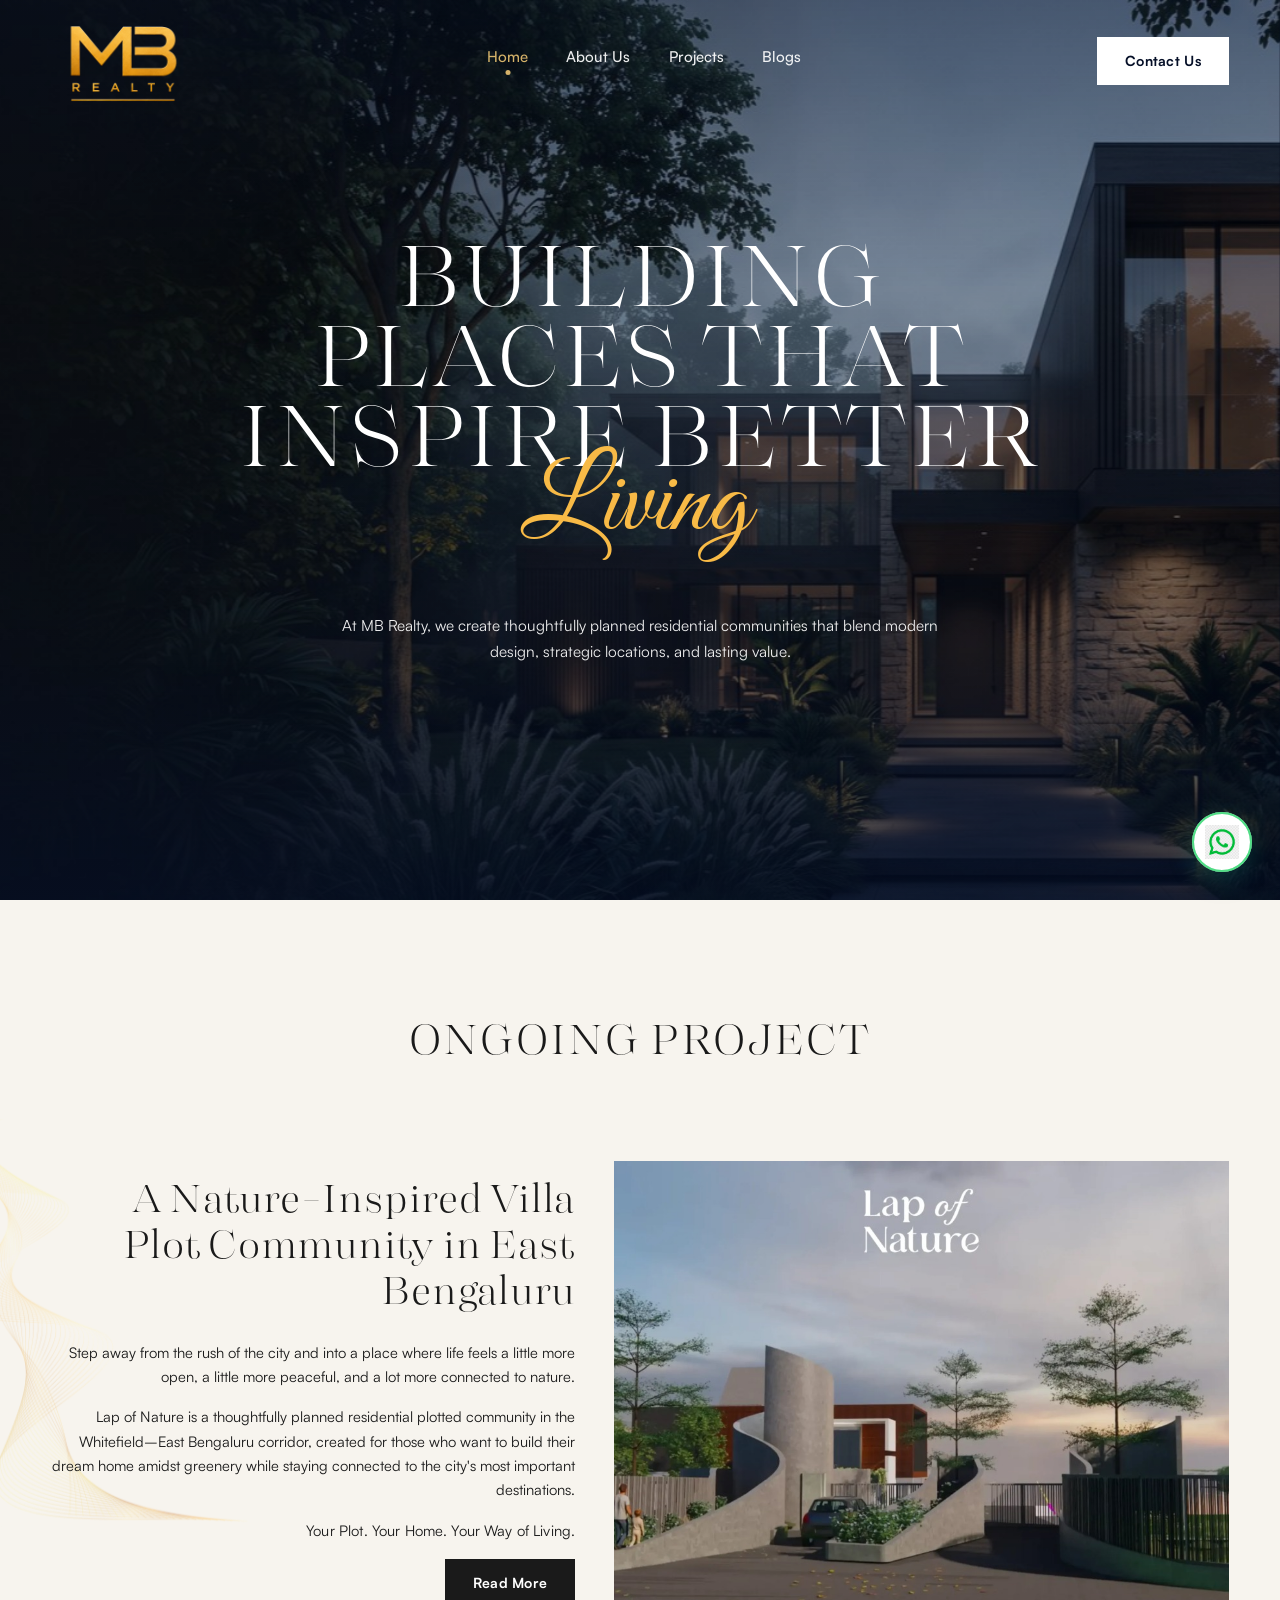
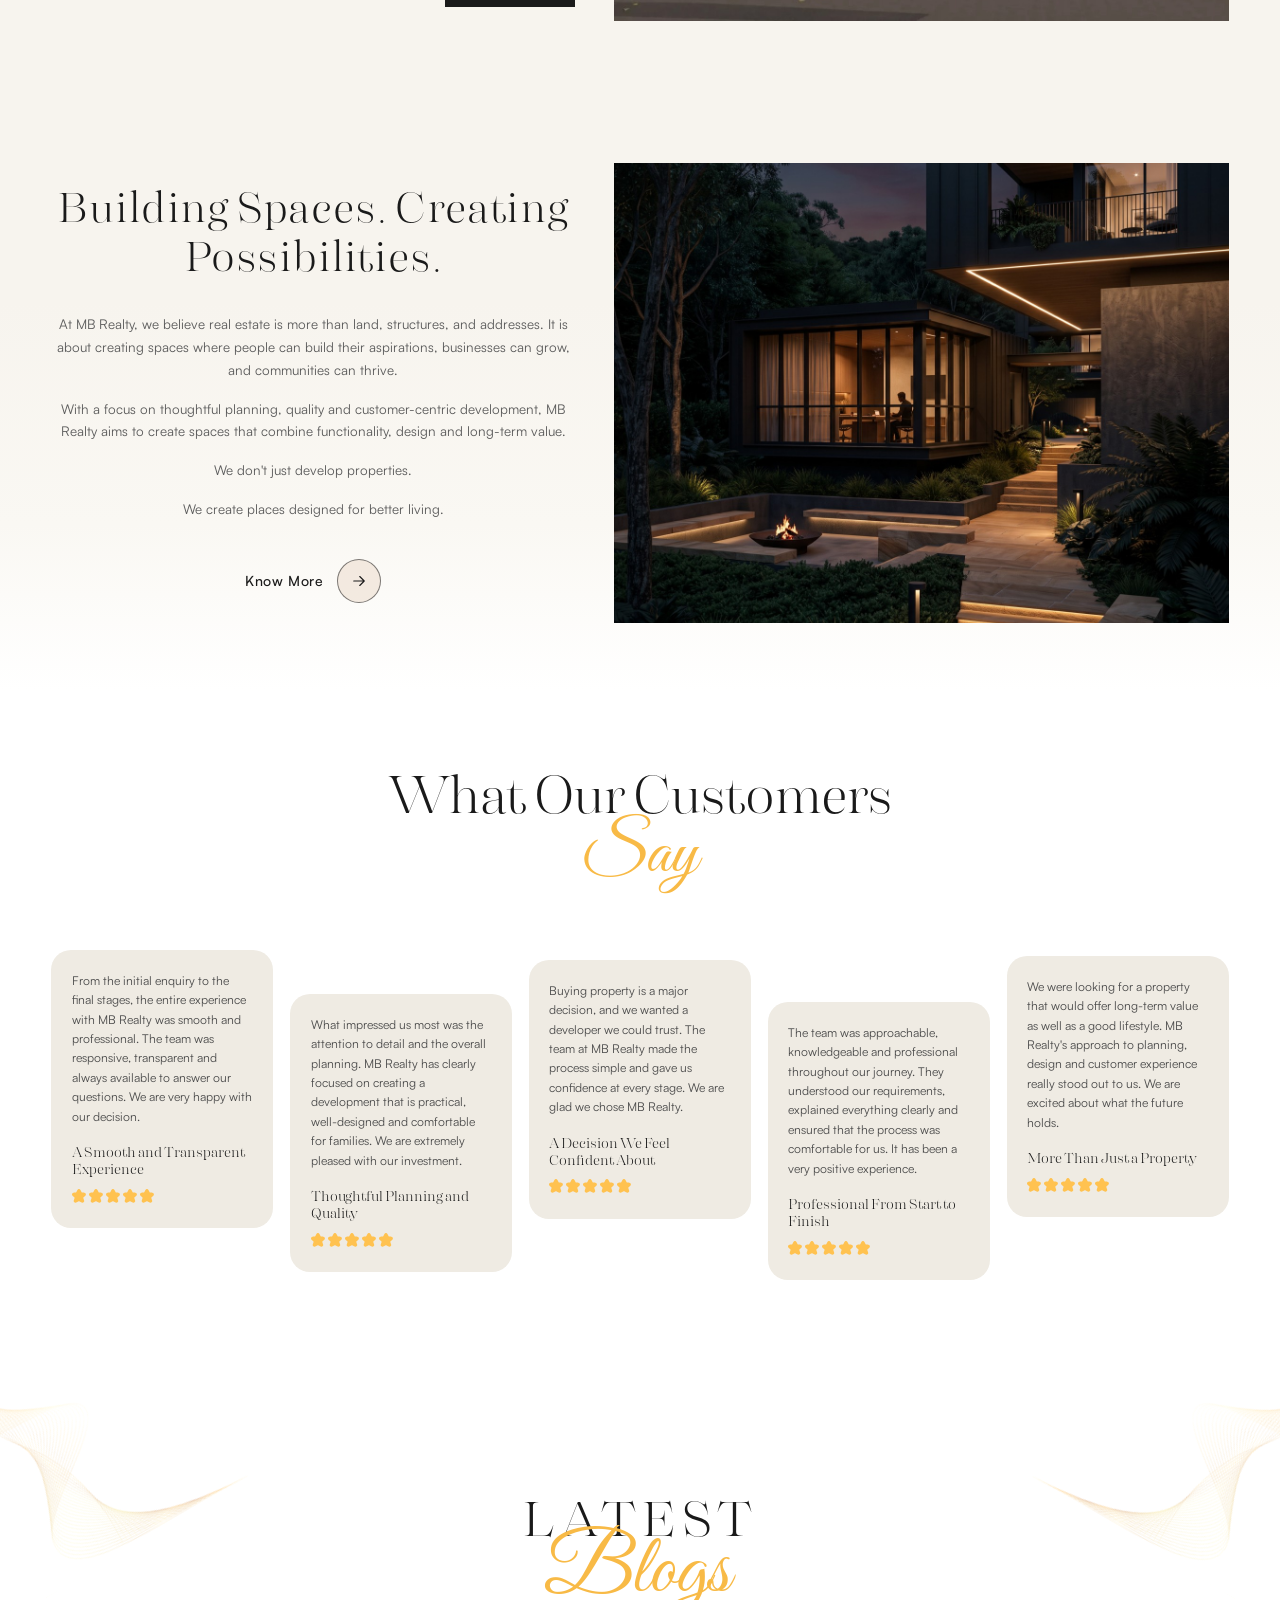
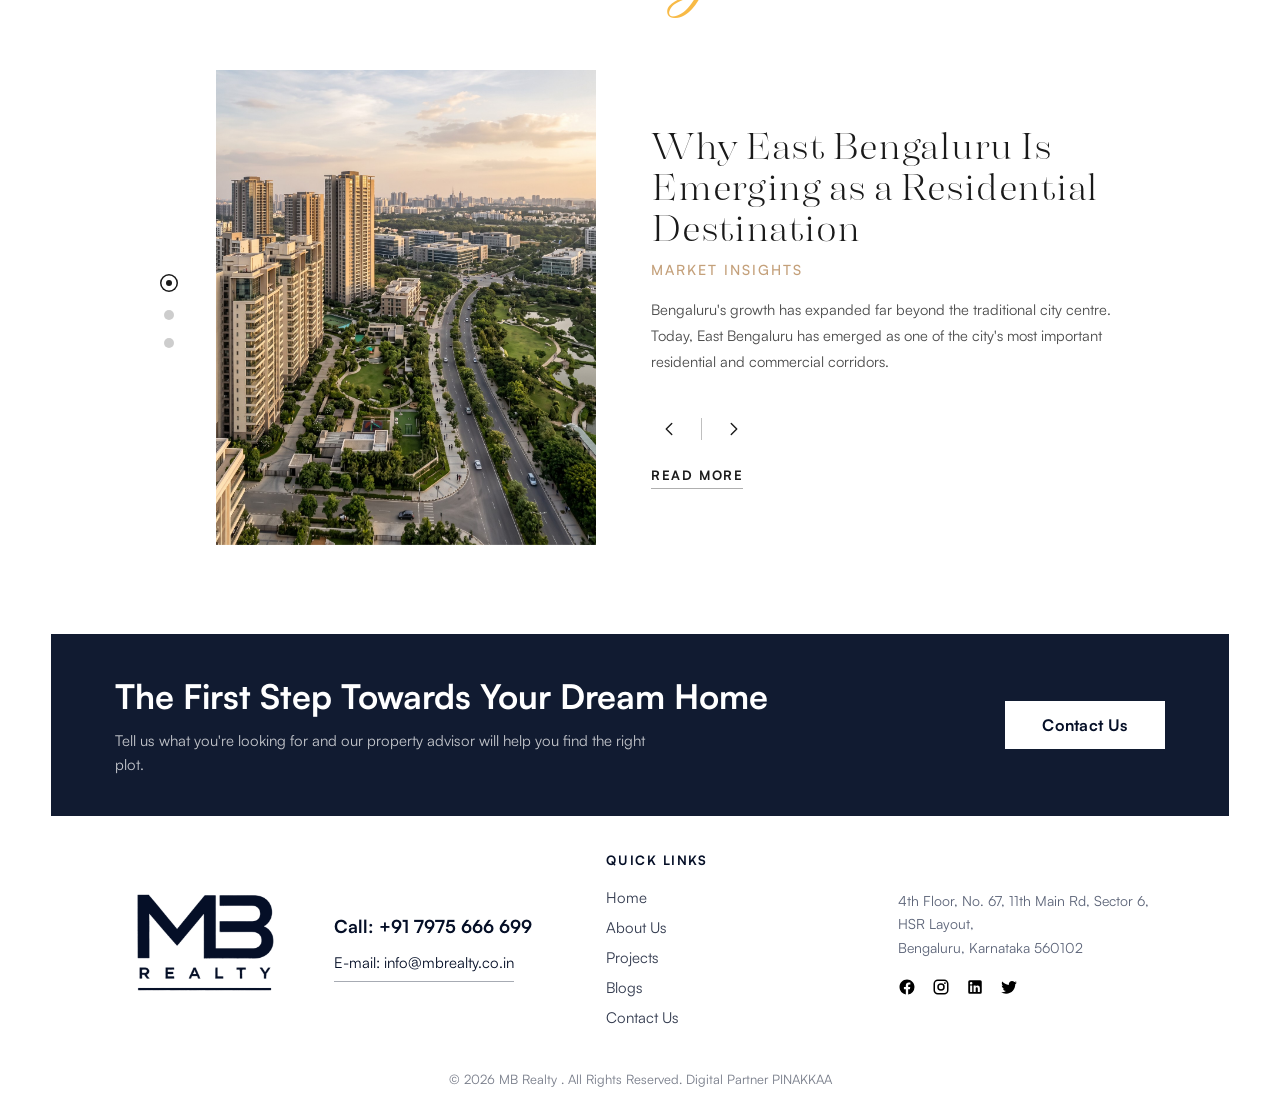
==== commit 41d154fc: "s" ====
--- a/index.html
+++ b/index.html
@@ -38,26 +38,30 @@
     </header>
 
     <main>
-      <section class="hero hero--slideshow" id="home" aria-label="Lap of Nature">
+      <section class="hero" id="home">
         <div class="hero-frame">
-          <div class="hero-slides">
-            <img
-              class="hero-image is-active"
-              src="assets/spaces/banner%202%20(1).png"
-              alt="Thoughtfully planned nature-inspired villa plot community at sunset"
-              width="1920"
-              height="1080"
-              fetchpriority="high"
-              decoding="async"
-            />
-            <img
-              class="hero-image"
-              src="assets/spaces/bannert%20(1).png"
-              alt="Nature-inspired villa plot community entrance at sunset"
-              width="1920"
-              height="1080"
-              decoding="async"
-            />
+          <img
+            class="hero-image"
+            src="assets/fonts/Morison%20Font/Fonts/Banner_MB.jpg"
+            alt="Modern luxury home illuminated at dusk among lush greenery"
+            width="1800"
+            height="1080"
+            fetchpriority="high"
+            decoding="async"
+          />
+          <div class="hero-copy home-hero-copy">
+            <h1 class="home-hero-title">
+              <span class="home-hero-line">Building</span>
+              <span class="home-hero-line">Places That</span>
+              <span class="home-hero-line">Inspire Better</span>
+              <span class="home-hero-script" aria-label="Living">
+                <span class="home-hero-script-type">Living</span>
+              </span>
+            </h1>
+            <p>
+              At MB Realty, we create thoughtfully planned residential communities that blend modern
+              design, strategic locations, and lasting value.
+            </p>
           </div>
         </div>
       </section>
--- a/css/styles.css
+++ b/css/styles.css
@@ -578,41 +578,6 @@
   display: block;
 }
 
-/* Home dual-banner slideshow */
-.hero--slideshow .hero-frame::after {
-  display: none;
-}
-
-.hero-slides {
-  position: absolute;
-  inset: 0;
-}
-
-.hero--slideshow .hero-image {
-  opacity: 0;
-  transition: opacity 1.1s ease;
-  z-index: 0;
-  object-position: center bottom;
-  image-rendering: auto;
-}
-
-.hero--slideshow .hero-image.is-active {
-  opacity: 1;
-  z-index: 1;
-}
-
-.hero-copy--sr-only {
-  position: absolute;
-  width: 1px;
-  height: 1px;
-  padding: 0;
-  margin: -1px;
-  overflow: hidden;
-  clip: rect(0, 0, 0, 0);
-  white-space: nowrap;
-  border: 0;
-}
-
 .hero-copy {
   position: relative;
   z-index: 2;
@@ -705,7 +670,7 @@
 }
 
 /* Home / About / Project hero banner entrance */
-#home:not(.hero--slideshow) .hero-image,
+#home .hero-image,
 .about-hero .hero-image,
 .project-hero .hero-image,
 .blogs-hero .hero-frame {
@@ -4591,10 +4556,6 @@
     object-position: center;
   }
 
-  .hero--slideshow .hero-image {
-    object-position: center bottom;
-  }
-
   .about-hero .hero-image {
     object-position: center 40%;
   }
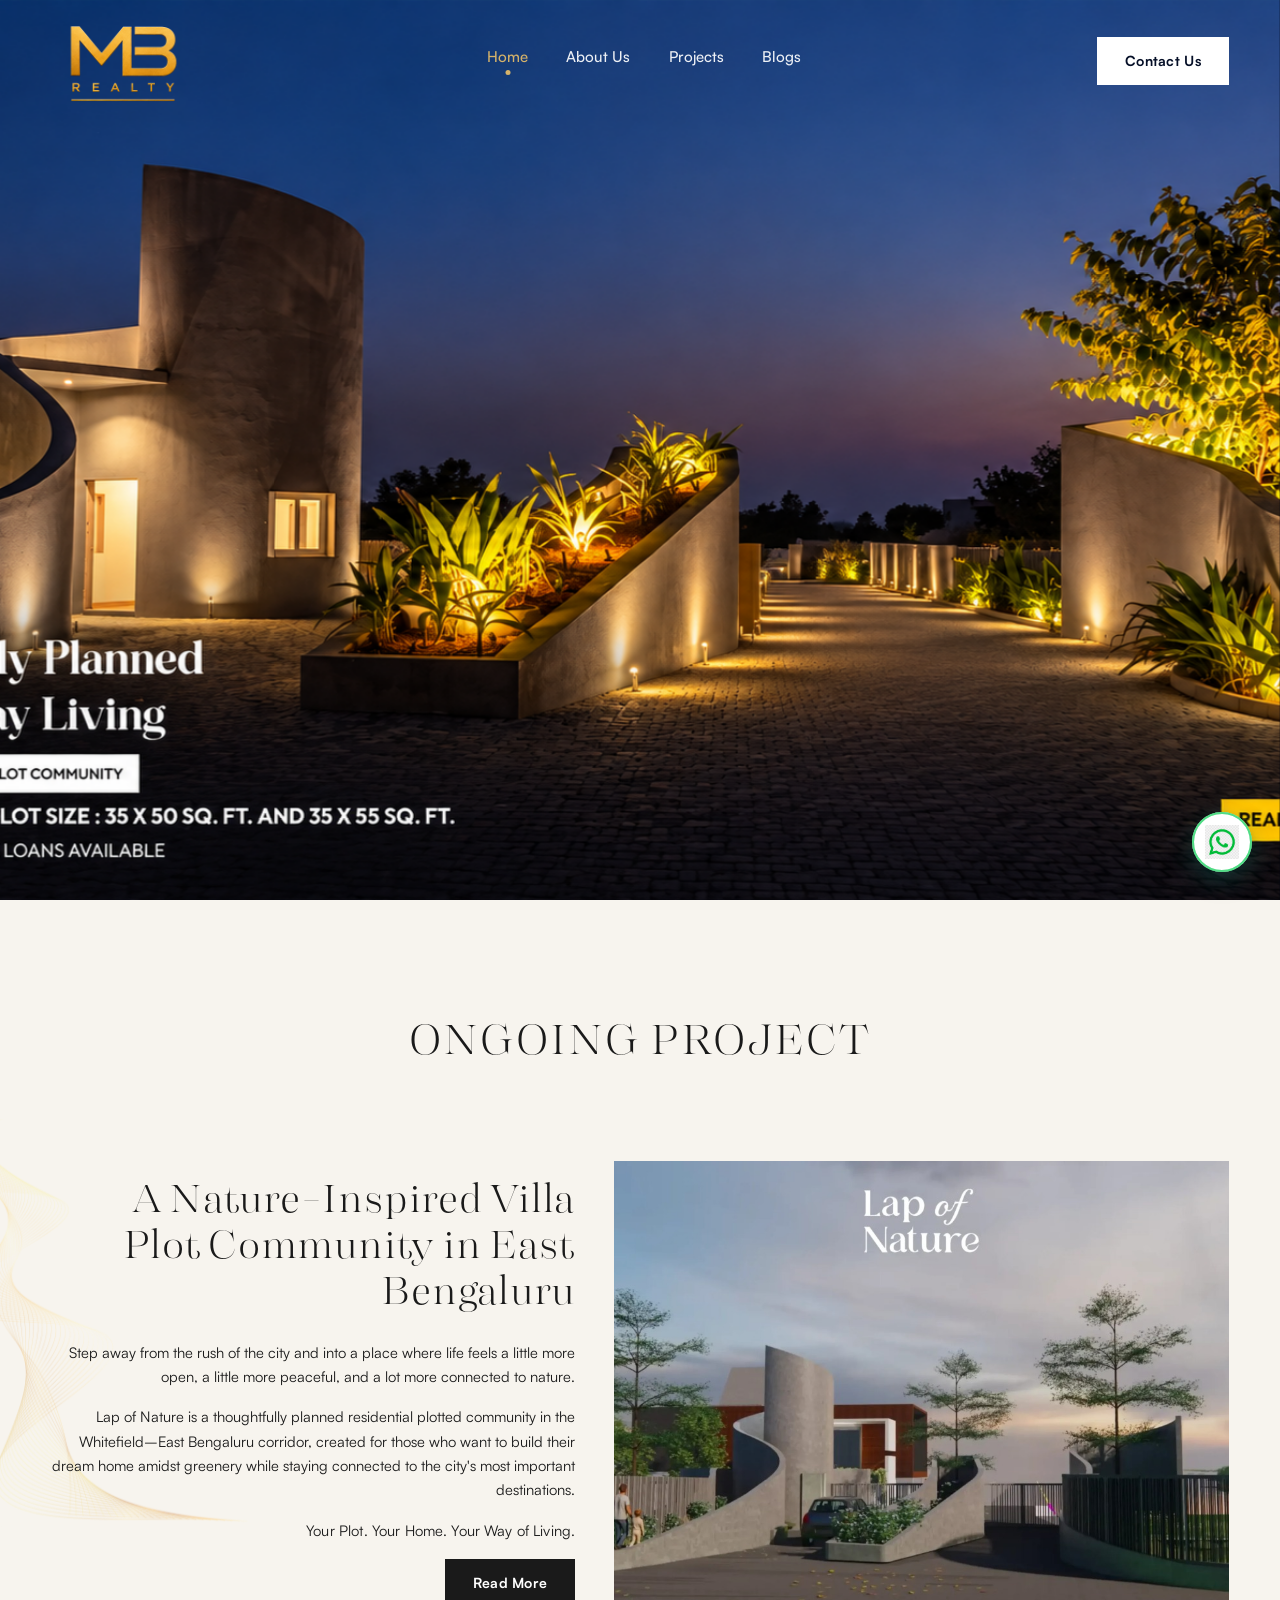
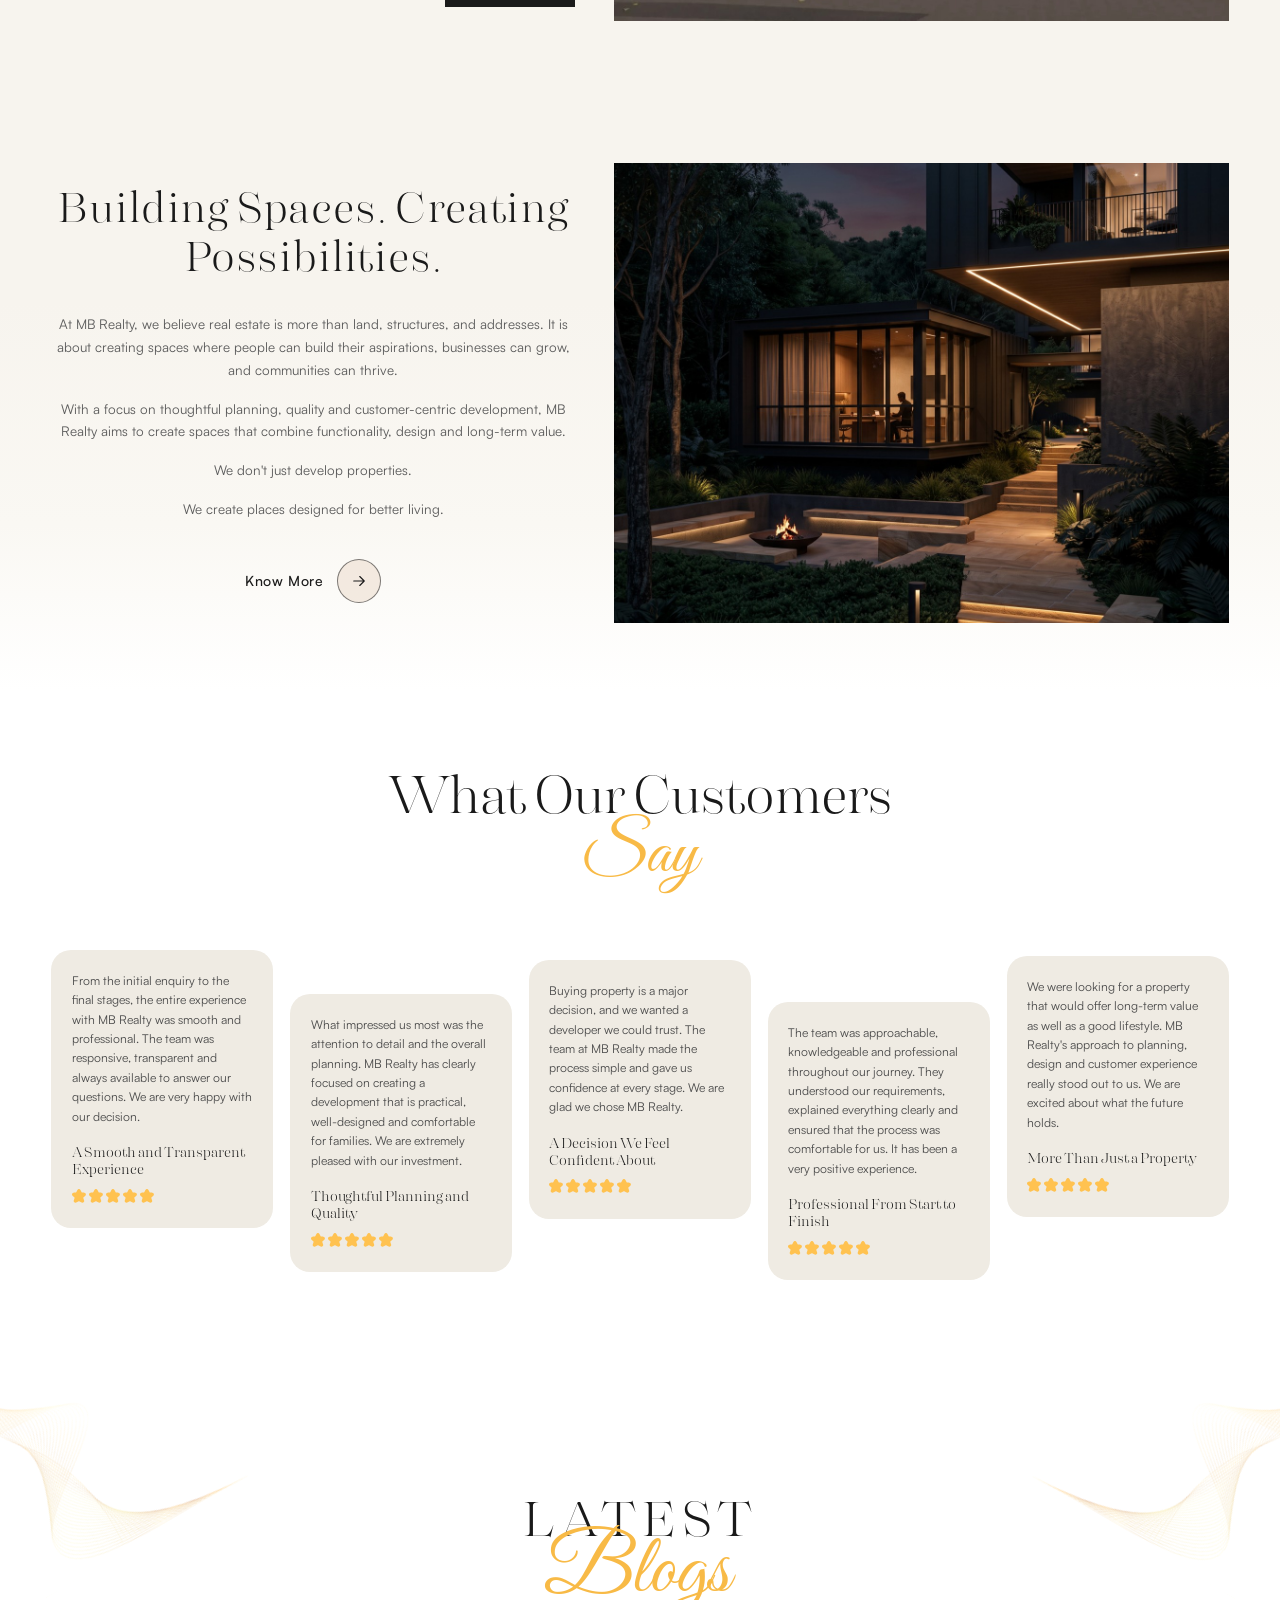
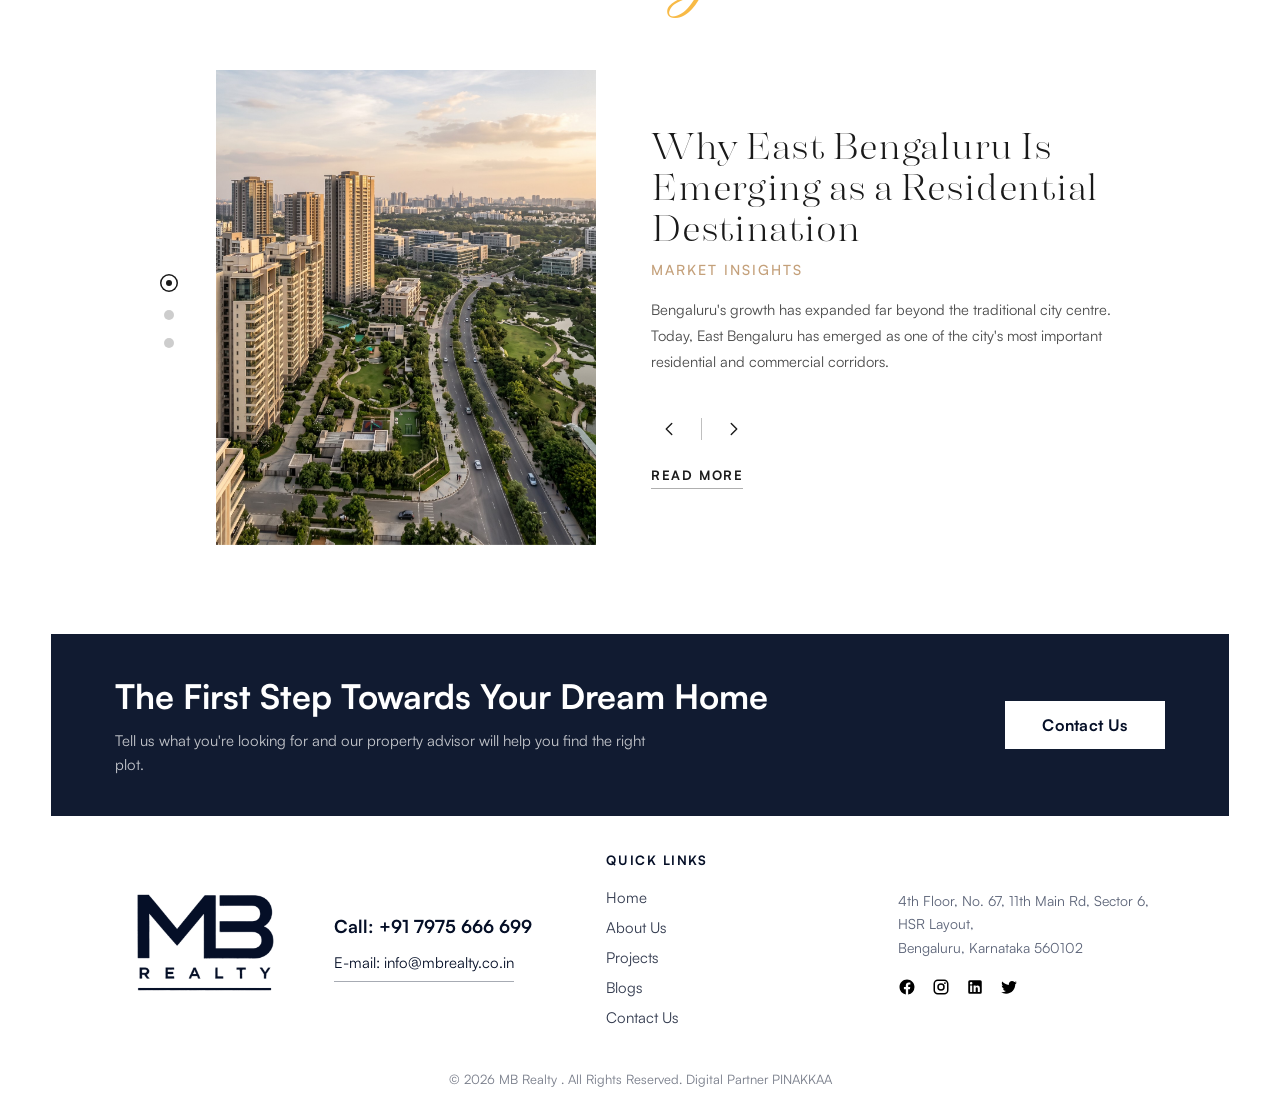
==== commit b3c555db: "s" ====
--- a/index.html
+++ b/index.html
@@ -42,27 +42,14 @@
         <div class="hero-frame">
           <img
             class="hero-image"
-            src="assets/fonts/Morison%20Font/Fonts/Banner_MB.jpg"
-            alt="Modern luxury home illuminated at dusk among lush greenery"
+            src="assets/images_for_mb/New_images/ChatGPT%20Image%20Sep%2024%2C%202026%2C%2007_04_03%20PM.png"
+            alt="Thoughtfully planned nature-inspired villa plot community at dusk"
             width="1800"
             height="1080"
             fetchpriority="high"
             decoding="async"
           />
-          <div class="hero-copy home-hero-copy">
-            <h1 class="home-hero-title">
-              <span class="home-hero-line">Building</span>
-              <span class="home-hero-line">Places That</span>
-              <span class="home-hero-line">Inspire Better</span>
-              <span class="home-hero-script" aria-label="Living">
-                <span class="home-hero-script-type">Living</span>
-              </span>
-            </h1>
-            <p>
-              At MB Realty, we create thoughtfully planned residential communities that blend modern
-              design, strategic locations, and lasting value.
-            </p>
-          </div>
+          <h1 class="visually-hidden">Building Places That Inspire Better Living</h1>
         </div>
       </section>
 
--- a/css/styles.css
+++ b/css/styles.css
@@ -113,6 +113,18 @@
   box-sizing: border-box;
   margin: 0;
   padding: 0;
+}
+
+.visually-hidden {
+  position: absolute;
+  width: 1px;
+  height: 1px;
+  padding: 0;
+  margin: -1px;
+  overflow: hidden;
+  clip: rect(0, 0, 0, 0);
+  white-space: nowrap;
+  border: 0;
 }
 
 html {
@@ -555,8 +567,12 @@
     linear-gradient(180deg, rgba(5, 15, 39, 0.45) 0%, rgba(5, 15, 39, 0.2) 32%, rgba(5, 15, 39, 0.35) 68%, rgba(5, 15, 39, 0.72) 100%);
 }
 
+#home .hero-frame::after {
+  display: none;
+}
+
 .microsite-page .hero-frame::after {
-  display: block;
+  display: none;
 }
 
 .microsite-page .hero {
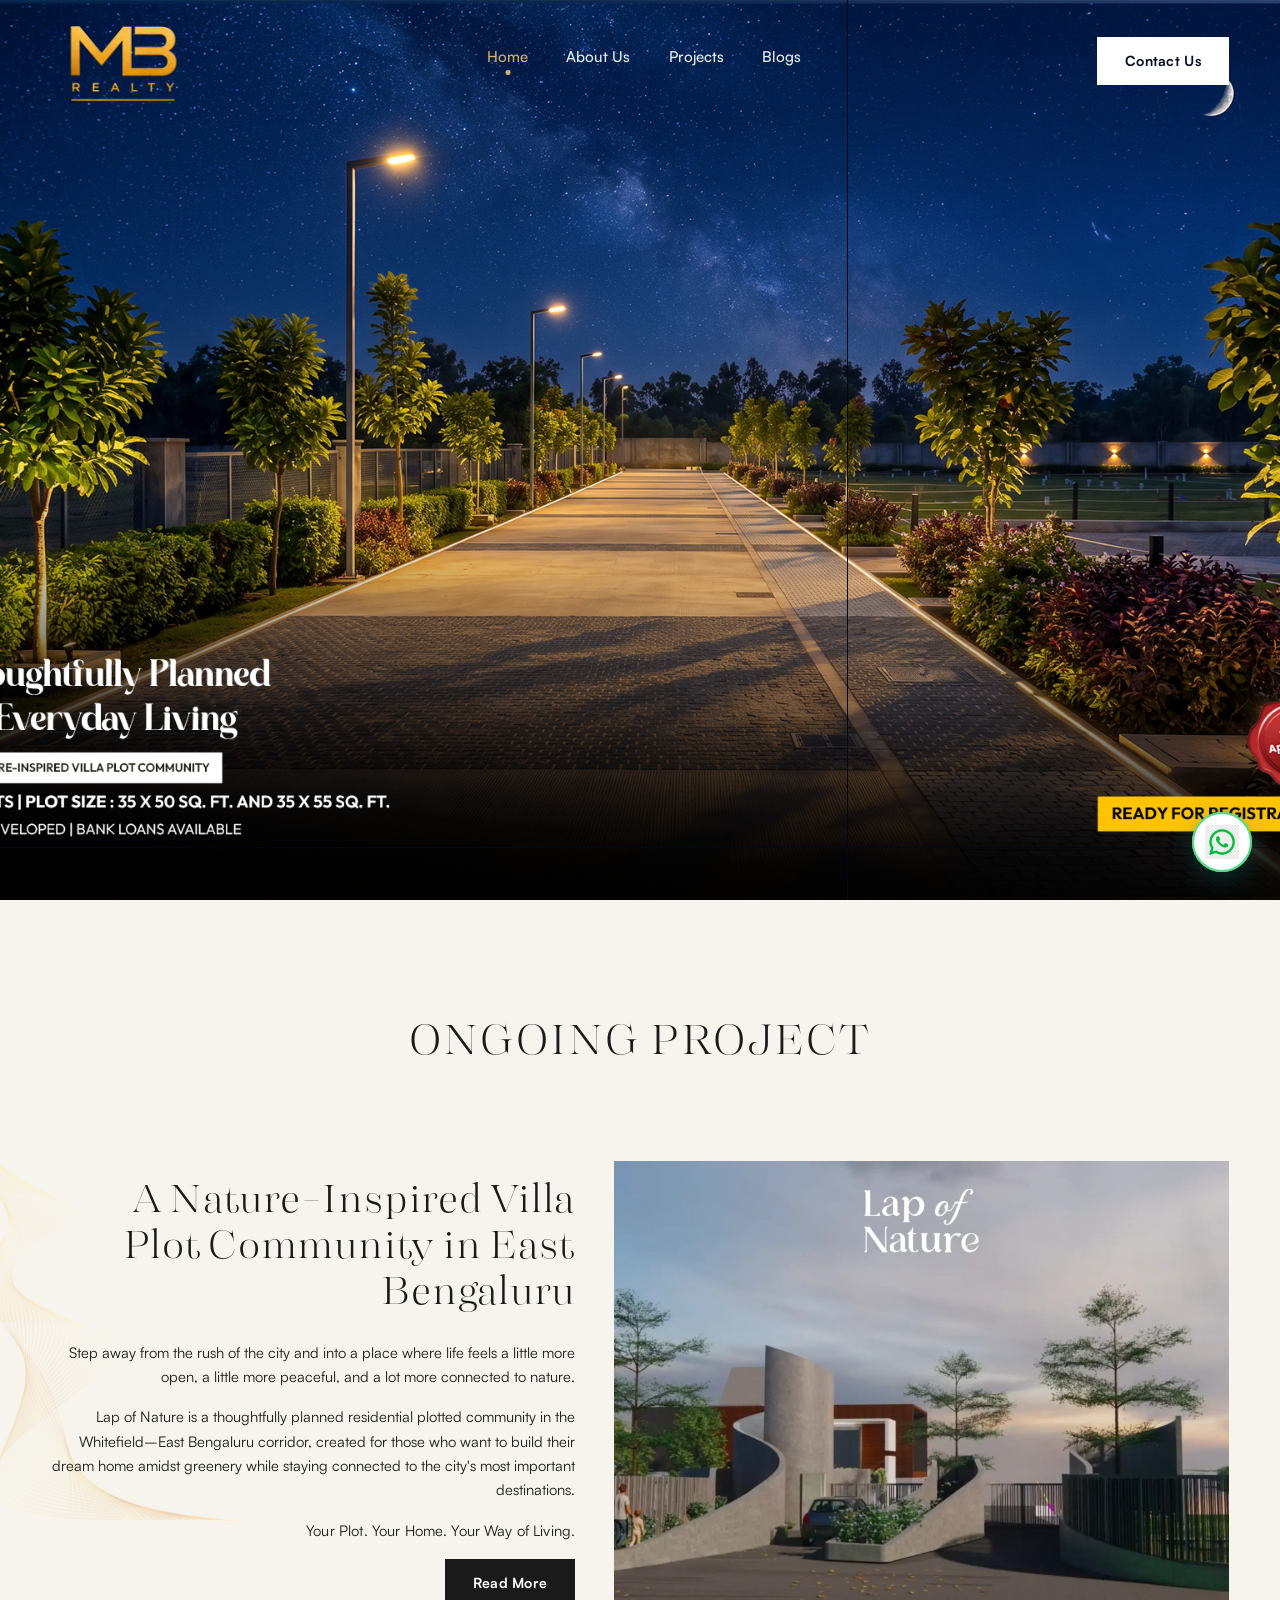
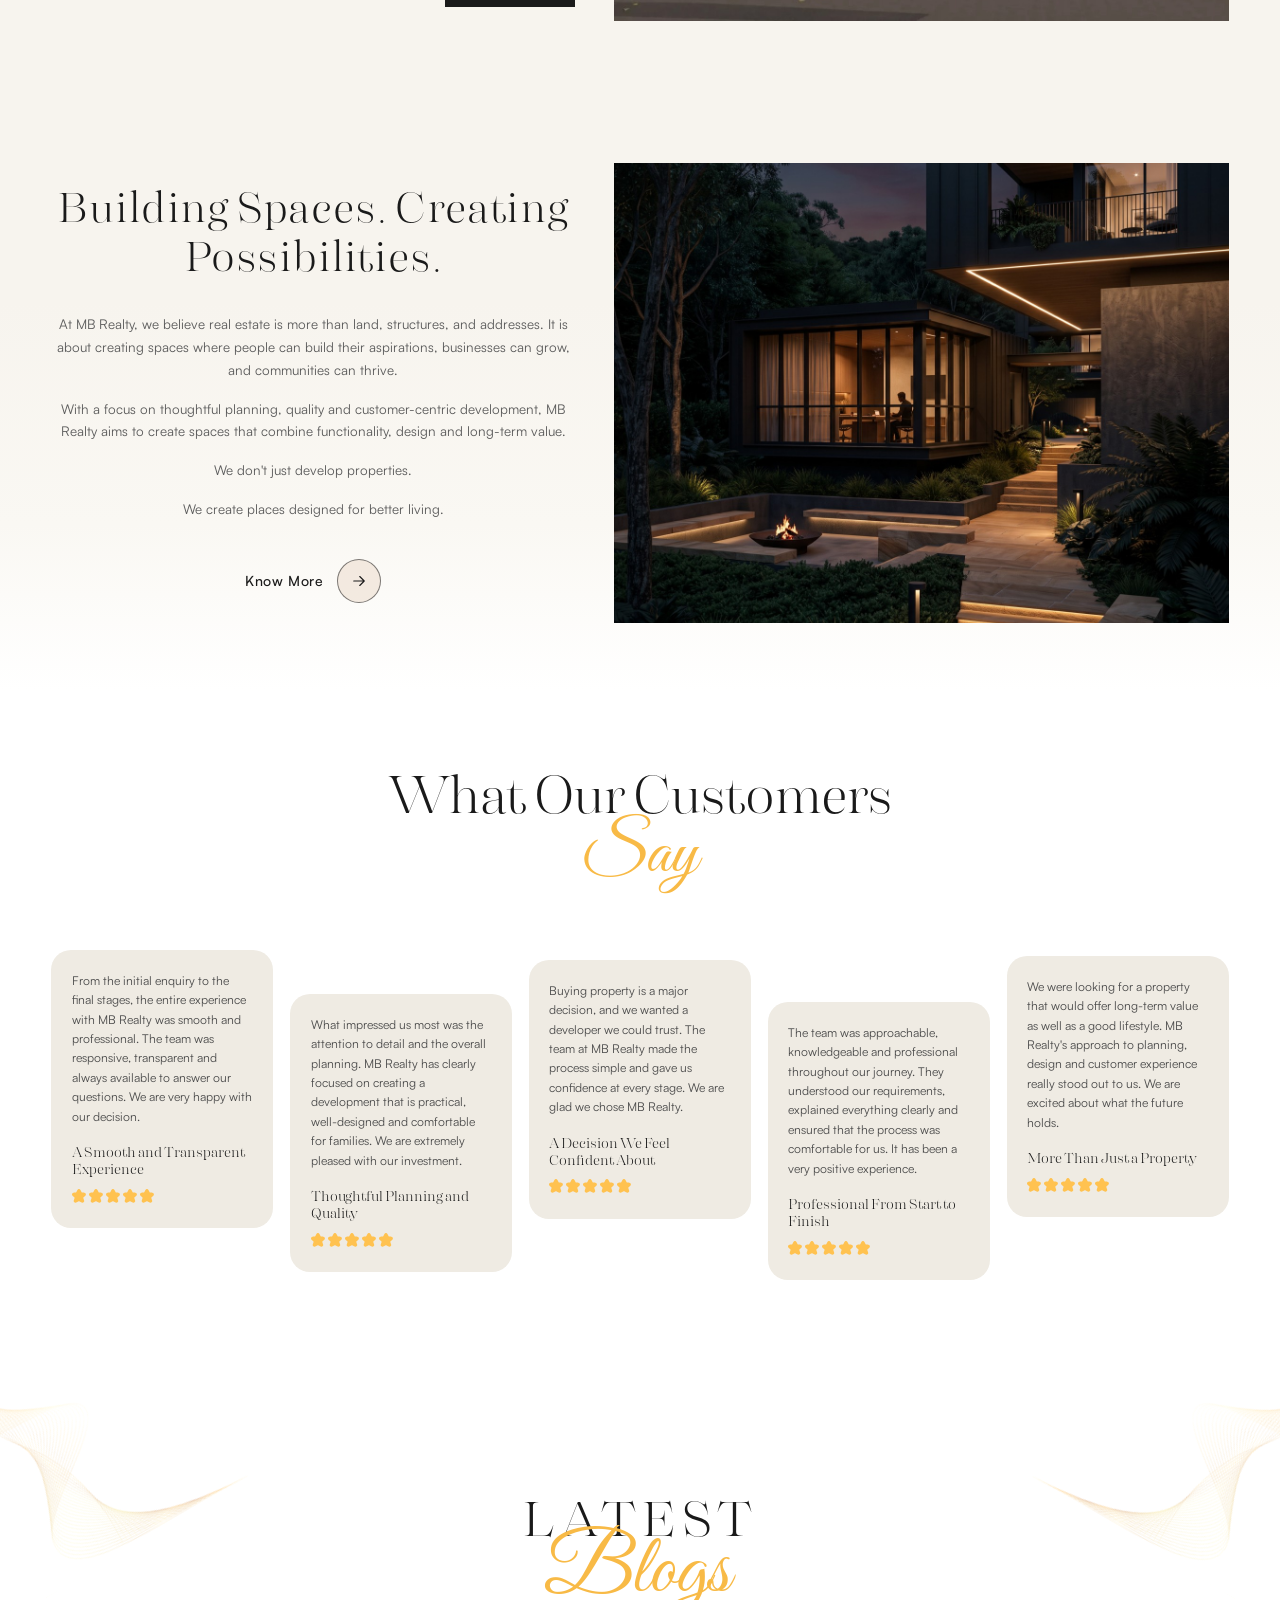
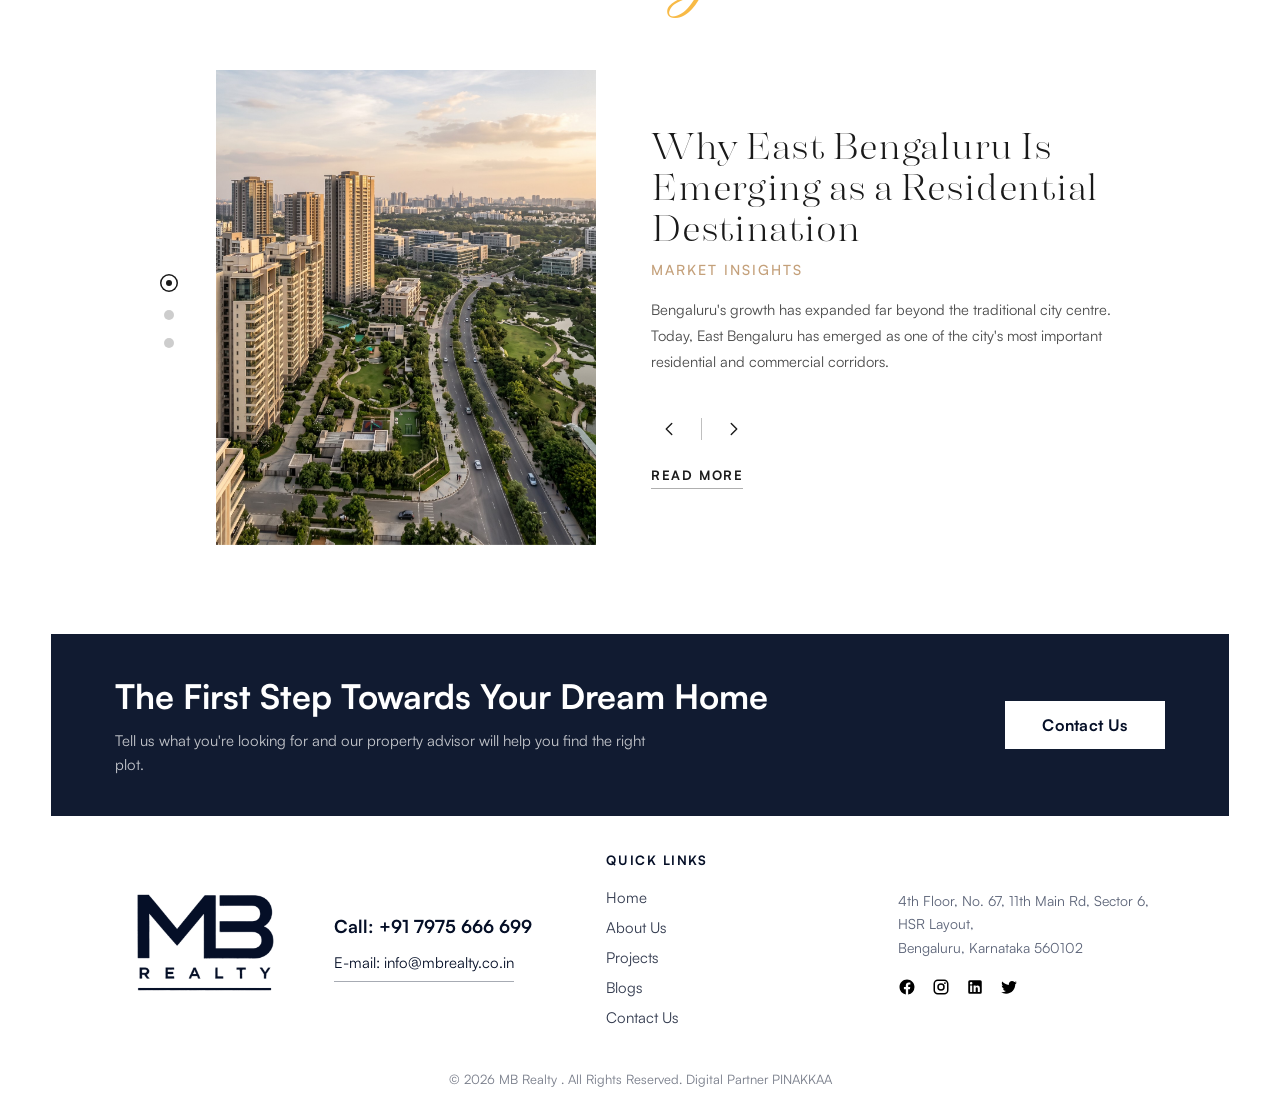
==== commit 69baafff: "Changes completed by salman" ====
--- a/index.html
+++ b/index.html
@@ -1,59 +1,73 @@
 <!DOCTYPE html>
 <html lang="en">
-  <head>
-    <meta charset="UTF-8" />
-    <meta name="viewport" content="width=device-width, initial-scale=1.0" />
-    <title>MB Realty — Building Places That Inspire Better Living</title>
-    <link rel="preconnect" href="https://fonts.googleapis.com" />
-    <link rel="preconnect" href="https://fonts.gstatic.com" crossorigin />
-    <link
-      href="https://fonts.googleapis.com/css2?family=Great+Vibes&family=Playfair+Display:wght@400;500;600&display=swap"
-      rel="stylesheet"
-    />
-    <link rel="stylesheet" href="css/styles.css" />
-  </head>
-  <body>
-    <header class="site-header">
-      <div class="header-inner">
-        <a class="logo" href="#home" aria-label="MB Realty home">
-          <img
-            class="logo-img"
-            src="Home_asset/Matte%20Gold%201%202%20(2).svg"
-            alt="MB Realty"
-            width="140"
-            height="85"
-          />
-        </a>
-        <nav class="nav" aria-label="Primary">
-          <a href="./#home" class="is-active">Home</a>
-          <a href="about">About Us</a>
-          <a href="microsite">Projects</a>
-          <a href="blogs">Blogs</a>
-        </nav>
-        <a class="btn-contact" href="contact">Contact Us</a>
-        <button class="menu-toggle" type="button" aria-label="Open menu" aria-expanded="false">
-          <span></span><span></span><span></span>
-        </button>
+
+<head>
+  <meta charset="UTF-8" />
+  <meta name="viewport" content="width=device-width, initial-scale=1.0" />
+  <title>MB Realty — Building Places That Inspire Better Living</title>
+  <link rel="preconnect" href="https://fonts.googleapis.com" />
+  <link rel="preconnect" href="https://fonts.gstatic.com" crossorigin />
+  <link
+    href="https://fonts.googleapis.com/css2?family=Great+Vibes&family=Playfair+Display:wght@400;500;600&display=swap"
+    rel="stylesheet" />
+  <link rel="stylesheet" href="css/styles.css" />
+</head>
+
+<body>
+  <header class="site-header">
+    <div class="header-inner">
+      <a class="logo" href="#home" aria-label="MB Realty home">
+        <img class="logo-img" src="Home_asset/Matte%20Gold%201%202%20(2).svg" alt="MB Realty" width="140" height="85" />
+      </a>
+      <nav class="nav" aria-label="Primary">
+        <a href="./#home" class="is-active">Home</a>
+        <a href="about">About Us</a>
+        <a href="microsite">Projects</a>
+        <a href="blogs">Blogs</a>
+      </nav>
+      <a class="btn-contact" href="contact">Contact Us</a>
+      <button class="menu-toggle" type="button" aria-label="Open menu" aria-expanded="false">
+        <span></span><span></span><span></span>
+      </button>
+    </div>
+  </header>
+
+  <main>
+    <section class="hero" id="home">
+      <div class="hero-frame">
+
+        <!-- Image 1 -->
+        <div class="hero-slide is-active">
+          <picture>
+            <!-- Mobile image 1 -->
+            <source media="(max-width: 767px)" srcset="assets/mb1.png" />
+
+            <!-- Desktop image 1 -->
+            <img src="assets/bannert.png" alt="Nature-inspired residential villa plot community" width="1800"
+              height="1080" fetchpriority="high" decoding="async" />
+          </picture>
+        </div>
+
+        <!-- Image 2 -->
+        <div class="hero-slide">
+          <picture>
+            <!-- Mobile image 2 -->
+            <source media="(max-width: 767px)" srcset="assets/mb2.png" />
+
+            <!-- Desktop image 2 -->
+            <img src="assets/banner 2.png" alt="Luxury residential development by MB Realty" width="1800" height="1080"
+              loading="eager" decoding="async" />
+          </picture>
+        </div>
+
+        <h1 class="visually-hidden">
+          Building Places That Inspire Better Living
+        </h1>
+
       </div>
-    </header>
-
-    <main>
-      <section class="hero" id="home">
-        <div class="hero-frame">
-          <img
-            class="hero-image"
-            src="assets/images_for_mb/New_images/ChatGPT%20Image%20Sep%2024%2C%202026%2C%2007_04_03%20PM.png"
-            alt="Thoughtfully planned nature-inspired villa plot community at dusk"
-            width="1800"
-            height="1080"
-            fetchpriority="high"
-            decoding="async"
-          />
-          <h1 class="visually-hidden">Building Places That Inspire Better Living</h1>
-        </div>
-      </section>
-
-      <div class="home-cream-band">
+    </section>
+
+    <div class="home-cream-band">
       <section class="lap" id="project">
         <h2 class="lap-heading">Ongoing Project</h2>
         <div class="lap-decor" aria-hidden="true">
@@ -74,10 +88,8 @@
           <a class="btn-light" href="microsite">Read More</a>
         </div>
         <div class="lap-media">
-          <img
-            src="contact_asset/WhatsApp%20Image%202026-08-13%20at%203.26.02%20PM.jpeg"
-            alt="Lap of Nature entrance rendering"
-          />
+          <img src="contact_asset/WhatsApp%20Image%202026-08-13%20at%203.26.02%20PM.jpeg"
+            alt="Lap of Nature entrance rendering" />
         </div>
       </section>
 
@@ -106,332 +118,415 @@
             </a>
           </div>
           <div class="belief-media">
-            <img
-              src="assets/fonts/magnific_create-a-premium-cinemati_3zpf5VZREY.jpg"
-              alt="Modern luxury residence with illuminated outdoor living spaces at twilight"
-              width="800"
-              height="600"
-            />
+            <img src="assets/fonts/magnific_create-a-premium-cinemati_3zpf5VZREY.jpg"
+              alt="Modern luxury residence with illuminated outdoor living spaces at twilight" width="800"
+              height="600" />
           </div>
         </div>
       </section>
+    </div>
+
+    <section class="developments" id="developments" hidden>
+      <h2>Signature Developments</h2>
+      <div class="dev-grid">
+        <article class="dev-card dev-card--end">
+          <div class="dev-card-media">
+            <img src="Home_asset/620%20Arkell%20Drive.svg" alt="" width="887" height="474" />
+          </div>
+          <div class="dev-card-overlay">
+            <span class="dev-badge">Ongoing</span>
+            <div class="dev-card-copy">
+              <h3>Lap of Nature</h3>
+              <p class="dev-card-meta">
+                Villa Plot Community<br />
+                Plot Sizes: 1773 &amp; 1941 Sq.Ft.<br />
+                Location — East Bengaluru
+              </p>
+              <a class="dev-link" href="microsite">LEARN MORE</a>
+            </div>
+          </div>
+        </article>
+        <article class="dev-card dev-card--start">
+          <div class="dev-card-media">
+            <img src="Home_asset/620%20Arkell%20Drive%20(1).svg" alt="" width="887" height="474" />
+          </div>
+          <div class="dev-card-overlay">
+            <span class="dev-badge">Upcoming</span>
+            <div class="dev-card-copy">
+              <h3>Apartment Project</h3>
+              <p class="dev-card-meta">
+                Area — 7.2 Acres | Floors — G+13<br />
+                No of Flats — 290<br />
+                Location — Near Yelahanka
+              </p>
+              <a class="dev-link" href="contact">LEARN MORE</a>
+            </div>
+          </div>
+        </article>
       </div>
-
-      <section class="developments" id="developments" hidden>
-        <h2>Signature Developments</h2>
-        <div class="dev-grid">
-          <article class="dev-card dev-card--end">
-            <div class="dev-card-media">
-              <img
-                src="Home_asset/620%20Arkell%20Drive.svg"
-                alt=""
-                width="887"
-                height="474"
-              />
-            </div>
-            <div class="dev-card-overlay">
-              <span class="dev-badge">Ongoing</span>
-              <div class="dev-card-copy">
-                <h3>Lap of Nature</h3>
-                <p class="dev-card-meta">
-                  Villa Plot Community<br />
-                  Plot Sizes: 1773 &amp; 1941 Sq.Ft.<br />
-                  Location — East Bengaluru
+      <a class="btn-light developments-cta" href="microsite">View All</a>
+    </section>
+
+    <section class="about-testimonials" id="testimonials" aria-label="Testimonials">
+      <div class="about-testimonials-inner">
+        <div class="about-testimonials-heading">
+          <h2 class="about-testimonials-title">
+            <span class="about-testimonials-title-strong">What Our Customers</span>
+            <span class="about-testimonials-title-script">Say</span>
+          </h2>
+        </div>
+
+        <div class="about-testimonials-mosaic">
+          <article class="about-testimonial-card">
+            <p>
+              From the initial enquiry to the final stages, the entire experience with MB Realty was
+              smooth and professional. The team was responsive, transparent and always available to
+              answer our questions. We are very happy with our decision.
+            </p>
+            <div class="about-testimonial-meta">
+              <h3>A Smooth and Transparent Experience</h3>
+              <div class="about-testimonial-stars" aria-label="5 out of 5 stars"><img src="about_asset/Path%20637.svg"
+                  alt="" width="15" height="15" /><img src="about_asset/Path%20637.svg" alt="" width="15"
+                  height="15" /><img src="about_asset/Path%20637.svg" alt="" width="15" height="15" /><img
+                  src="about_asset/Path%20637.svg" alt="" width="15" height="15" /><img src="about_asset/Path%20637.svg"
+                  alt="" width="15" height="15" /></div>
+            </div>
+          </article>
+          <article class="about-testimonial-card">
+            <p>
+              What impressed us most was the attention to detail and the overall planning. MB Realty
+              has clearly focused on creating a development that is practical, well-designed and
+              comfortable for families. We are extremely pleased with our investment.
+            </p>
+            <div class="about-testimonial-meta">
+              <h3>Thoughtful Planning and Quality</h3>
+              <div class="about-testimonial-stars" aria-label="5 out of 5 stars"><img src="about_asset/Path%20637.svg"
+                  alt="" width="15" height="15" /><img src="about_asset/Path%20637.svg" alt="" width="15"
+                  height="15" /><img src="about_asset/Path%20637.svg" alt="" width="15" height="15" /><img
+                  src="about_asset/Path%20637.svg" alt="" width="15" height="15" /><img src="about_asset/Path%20637.svg"
+                  alt="" width="15" height="15" /></div>
+            </div>
+          </article>
+          <article class="about-testimonial-card">
+            <p>
+              Buying property is a major decision, and we wanted a developer we could trust. The team
+              at MB Realty made the process simple and gave us confidence at every stage. We are glad
+              we chose MB Realty.
+            </p>
+            <div class="about-testimonial-meta">
+              <h3>A Decision We Feel Confident About</h3>
+              <div class="about-testimonial-stars" aria-label="5 out of 5 stars"><img src="about_asset/Path%20637.svg"
+                  alt="" width="15" height="15" /><img src="about_asset/Path%20637.svg" alt="" width="15"
+                  height="15" /><img src="about_asset/Path%20637.svg" alt="" width="15" height="15" /><img
+                  src="about_asset/Path%20637.svg" alt="" width="15" height="15" /><img src="about_asset/Path%20637.svg"
+                  alt="" width="15" height="15" /></div>
+            </div>
+          </article>
+          <article class="about-testimonial-card">
+            <p>
+              The team was approachable, knowledgeable and professional throughout our journey. They
+              understood our requirements, explained everything clearly and ensured that the process
+              was comfortable for us. It has been a very positive experience.
+            </p>
+            <div class="about-testimonial-meta">
+              <h3>Professional From Start to Finish</h3>
+              <div class="about-testimonial-stars" aria-label="5 out of 5 stars"><img src="about_asset/Path%20637.svg"
+                  alt="" width="15" height="15" /><img src="about_asset/Path%20637.svg" alt="" width="15"
+                  height="15" /><img src="about_asset/Path%20637.svg" alt="" width="15" height="15" /><img
+                  src="about_asset/Path%20637.svg" alt="" width="15" height="15" /><img src="about_asset/Path%20637.svg"
+                  alt="" width="15" height="15" /></div>
+            </div>
+          </article>
+          <article class="about-testimonial-card">
+            <p>
+              We were looking for a property that would offer long-term value as well as a good
+              lifestyle. MB Realty's approach to planning, design and customer experience really
+              stood out to us. We are excited about what the future holds.
+            </p>
+            <div class="about-testimonial-meta">
+              <h3>More Than Just a Property</h3>
+              <div class="about-testimonial-stars" aria-label="5 out of 5 stars"><img src="about_asset/Path%20637.svg"
+                  alt="" width="15" height="15" /><img src="about_asset/Path%20637.svg" alt="" width="15"
+                  height="15" /><img src="about_asset/Path%20637.svg" alt="" width="15" height="15" /><img
+                  src="about_asset/Path%20637.svg" alt="" width="15" height="15" /><img src="about_asset/Path%20637.svg"
+                  alt="" width="15" height="15" /></div>
+            </div>
+          </article>
+        </div>
+      </div>
+    </section>
+
+    <section class="blogs blogs--featured" id="faqs">
+      <div class="blogs-decor blogs-decor--left" aria-hidden="true">
+        <img src="Home_asset/Frame%2029%20(3).svg" alt="" width="394" height="361" />
+      </div>
+      <div class="blogs-decor blogs-decor--right" aria-hidden="true">
+        <img src="Home_asset/Frame%2030.svg" alt="" width="392" height="361" />
+      </div>
+      <div class="blogs-featured-inner">
+        <h2 class="blogs-featured-title">
+          <span class="blogs-featured-kicker">Latest</span>
+          <span class="blogs-featured-script" aria-label="Blogs">
+            <span class="blogs-featured-script-type">Blogs</span>
+          </span>
+        </h2>
+
+        <div class="blogs-featured-layout">
+          <div class="blogs-featured-dots" role="tablist" aria-label="Blog slides">
+            <button type="button" class="blogs-dot is-active" role="tab" aria-selected="true" aria-label="Blog 1"
+              data-blog-index="0"></button>
+            <button type="button" class="blogs-dot" role="tab" aria-selected="false" aria-label="Blog 2"
+              data-blog-index="1"></button>
+            <button type="button" class="blogs-dot" role="tab" aria-selected="false" aria-label="Blog 3"
+              data-blog-index="2"></button>
+          </div>
+
+          <div class="blogs-featured-stage">
+            <article class="blogs-slide is-active" data-blog-slide="0">
+              <div class="blogs-slide-media">
+                <img src="assets/fonts/magnific_create-a-premium-editoria_9ZT8PKMNYZ.jpg"
+                  alt="Aerial view of a planned residential community in East Bengaluru" width="520" height="640" />
+              </div>
+              <div class="blogs-slide-copy">
+                <h3>Why East Bengaluru Is Emerging as a Residential Destination</h3>
+                <p class="blogs-slide-meta">Market Insights</p>
+                <p>
+                  Bengaluru's growth has expanded far beyond the traditional city centre. Today, East
+                  Bengaluru has emerged as one of the city's most important residential and commercial
+                  corridors.
                 </p>
-                <a class="dev-link" href="microsite">LEARN MORE</a>
-              </div>
-            </div>
-          </article>
-          <article class="dev-card dev-card--start">
-            <div class="dev-card-media">
-              <img
-                src="Home_asset/620%20Arkell%20Drive%20(1).svg"
-                alt=""
-                width="887"
-                height="474"
-              />
-            </div>
-            <div class="dev-card-overlay">
-              <span class="dev-badge">Upcoming</span>
-              <div class="dev-card-copy">
-                <h3>Apartment Project</h3>
-                <p class="dev-card-meta">
-                  Area — 7.2 Acres | Floors — G+13<br />
-                  No of Flats — 290<br />
-                  Location — Near Yelahanka
-                </p>
-                <a class="dev-link" href="contact">LEARN MORE</a>
-              </div>
-            </div>
-          </article>
-        </div>
-        <a class="btn-light developments-cta" href="microsite">View All</a>
-      </section>
-
-      <section class="about-testimonials" id="testimonials" aria-label="Testimonials">
-        <div class="about-testimonials-inner">
-          <div class="about-testimonials-heading">
-            <h2 class="about-testimonials-title">
-              <span class="about-testimonials-title-strong">What Our Customers</span>
-              <span class="about-testimonials-title-script">Say</span>
-            </h2>
-          </div>
-
-          <div class="about-testimonials-mosaic">
-            <article class="about-testimonial-card">
-              <p>
-                From the initial enquiry to the final stages, the entire experience with MB Realty was
-                smooth and professional. The team was responsive, transparent and always available to
-                answer our questions. We are very happy with our decision.
-              </p>
-              <div class="about-testimonial-meta">
-                <h3>A Smooth and Transparent Experience</h3>
-                <div class="about-testimonial-stars" aria-label="5 out of 5 stars"><img src="about_asset/Path%20637.svg" alt="" width="15" height="15" /><img src="about_asset/Path%20637.svg" alt="" width="15" height="15" /><img src="about_asset/Path%20637.svg" alt="" width="15" height="15" /><img src="about_asset/Path%20637.svg" alt="" width="15" height="15" /><img src="about_asset/Path%20637.svg" alt="" width="15" height="15" /></div>
+                <div class="blogs-slide-nav">
+                  <button type="button" class="blogs-nav-btn blogs-nav-prev" aria-label="Previous blog">
+                    <svg viewBox="0 0 24 24" width="22" height="22" fill="none" stroke="currentColor" stroke-width="1.5"
+                      aria-hidden="true">
+                      <path d="M15 6l-6 6 6 6" stroke-linecap="round" stroke-linejoin="round" />
+                    </svg>
+                  </button>
+                  <span class="blogs-nav-divider" aria-hidden="true"></span>
+                  <button type="button" class="blogs-nav-btn blogs-nav-next" aria-label="Next blog">
+                    <svg viewBox="0 0 24 24" width="22" height="22" fill="none" stroke="currentColor" stroke-width="1.5"
+                      aria-hidden="true">
+                      <path d="M9 6l6 6-6 6" stroke-linecap="round" stroke-linejoin="round" />
+                    </svg>
+                  </button>
+                </div>
+                <a class="blogs-slide-link" href="blogs">Read More</a>
               </div>
             </article>
-            <article class="about-testimonial-card">
-              <p>
-                What impressed us most was the attention to detail and the overall planning. MB Realty
-                has clearly focused on creating a development that is practical, well-designed and
-                comfortable for families. We are extremely pleased with our investment.
-              </p>
-              <div class="about-testimonial-meta">
-                <h3>Thoughtful Planning and Quality</h3>
-                <div class="about-testimonial-stars" aria-label="5 out of 5 stars"><img src="about_asset/Path%20637.svg" alt="" width="15" height="15" /><img src="about_asset/Path%20637.svg" alt="" width="15" height="15" /><img src="about_asset/Path%20637.svg" alt="" width="15" height="15" /><img src="about_asset/Path%20637.svg" alt="" width="15" height="15" /><img src="about_asset/Path%20637.svg" alt="" width="15" height="15" /></div>
+
+            <article class="blogs-slide" data-blog-slide="1" hidden>
+              <div class="blogs-slide-media">
+                <img src="assets/fonts/magnific_create-a-premium-editoria_jU6WlNWLD0.jpg"
+                  alt="Villa living compared with modern apartment living" width="520" height="640" />
+              </div>
+              <div class="blogs-slide-copy">
+                <h3>Villa Plots vs Apartments: Which Is Better for Your Dream Home?</h3>
+                <p class="blogs-slide-meta">Buying Guide</p>
+                <p>
+                  When buying a home in Bengaluru, one of the biggest decisions is choosing between an
+                  apartment and a plot.
+                </p>
+                <div class="blogs-slide-nav">
+                  <button type="button" class="blogs-nav-btn blogs-nav-prev" aria-label="Previous blog">
+                    <svg viewBox="0 0 24 24" width="22" height="22" fill="none" stroke="currentColor" stroke-width="1.5"
+                      aria-hidden="true">
+                      <path d="M15 6l-6 6 6 6" stroke-linecap="round" stroke-linejoin="round" />
+                    </svg>
+                  </button>
+                  <span class="blogs-nav-divider" aria-hidden="true"></span>
+                  <button type="button" class="blogs-nav-btn blogs-nav-next" aria-label="Next blog">
+                    <svg viewBox="0 0 24 24" width="22" height="22" fill="none" stroke="currentColor" stroke-width="1.5"
+                      aria-hidden="true">
+                      <path d="M9 6l6 6-6 6" stroke-linecap="round" stroke-linejoin="round" />
+                    </svg>
+                  </button>
+                </div>
+                <a class="blogs-slide-link" href="blogs">Read More</a>
               </div>
             </article>
-            <article class="about-testimonial-card">
-              <p>
-                Buying property is a major decision, and we wanted a developer we could trust. The team
-                at MB Realty made the process simple and gave us confidence at every stage. We are glad
-                we chose MB Realty.
-              </p>
-              <div class="about-testimonial-meta">
-                <h3>A Decision We Feel Confident About</h3>
-                <div class="about-testimonial-stars" aria-label="5 out of 5 stars"><img src="about_asset/Path%20637.svg" alt="" width="15" height="15" /><img src="about_asset/Path%20637.svg" alt="" width="15" height="15" /><img src="about_asset/Path%20637.svg" alt="" width="15" height="15" /><img src="about_asset/Path%20637.svg" alt="" width="15" height="15" /><img src="about_asset/Path%20637.svg" alt="" width="15" height="15" /></div>
+
+            <article class="blogs-slide" data-blog-slide="2" hidden>
+              <div class="blogs-slide-media">
+                <img src="assets/fonts/magnific_create-a-premium-editoria_gOZVJFiSXO.jpg"
+                  alt="Thoughtfully planned residential plots and modern homes" width="520" height="640" />
+              </div>
+              <div class="blogs-slide-copy">
+                <h3>The Complete Guide to Buying a Residential Plot in Bengaluru</h3>
+                <p class="blogs-slide-meta">Complete Guide</p>
+                <p>
+                  Buying a residential plot is an important long-term decision. Unlike purchasing a ready
+                  apartment, buying land requires careful evaluation of title, approvals, infrastructure,
+                  location and future potential.
+                </p>
+                <div class="blogs-slide-nav">
+                  <button type="button" class="blogs-nav-btn blogs-nav-prev" aria-label="Previous blog">
+                    <svg viewBox="0 0 24 24" width="22" height="22" fill="none" stroke="currentColor" stroke-width="1.5"
+                      aria-hidden="true">
+                      <path d="M15 6l-6 6 6 6" stroke-linecap="round" stroke-linejoin="round" />
+                    </svg>
+                  </button>
+                  <span class="blogs-nav-divider" aria-hidden="true"></span>
+                  <button type="button" class="blogs-nav-btn blogs-nav-next" aria-label="Next blog">
+                    <svg viewBox="0 0 24 24" width="22" height="22" fill="none" stroke="currentColor" stroke-width="1.5"
+                      aria-hidden="true">
+                      <path d="M9 6l6 6-6 6" stroke-linecap="round" stroke-linejoin="round" />
+                    </svg>
+                  </button>
+                </div>
+                <a class="blogs-slide-link" href="blogs">Read More</a>
               </div>
             </article>
-            <article class="about-testimonial-card">
-              <p>
-                The team was approachable, knowledgeable and professional throughout our journey. They
-                understood our requirements, explained everything clearly and ensured that the process
-                was comfortable for us. It has been a very positive experience.
-              </p>
-              <div class="about-testimonial-meta">
-                <h3>Professional From Start to Finish</h3>
-                <div class="about-testimonial-stars" aria-label="5 out of 5 stars"><img src="about_asset/Path%20637.svg" alt="" width="15" height="15" /><img src="about_asset/Path%20637.svg" alt="" width="15" height="15" /><img src="about_asset/Path%20637.svg" alt="" width="15" height="15" /><img src="about_asset/Path%20637.svg" alt="" width="15" height="15" /><img src="about_asset/Path%20637.svg" alt="" width="15" height="15" /></div>
-              </div>
-            </article>
-            <article class="about-testimonial-card">
-              <p>
-                We were looking for a property that would offer long-term value as well as a good
-                lifestyle. MB Realty's approach to planning, design and customer experience really
-                stood out to us. We are excited about what the future holds.
-              </p>
-              <div class="about-testimonial-meta">
-                <h3>More Than Just a Property</h3>
-                <div class="about-testimonial-stars" aria-label="5 out of 5 stars"><img src="about_asset/Path%20637.svg" alt="" width="15" height="15" /><img src="about_asset/Path%20637.svg" alt="" width="15" height="15" /><img src="about_asset/Path%20637.svg" alt="" width="15" height="15" /><img src="about_asset/Path%20637.svg" alt="" width="15" height="15" /><img src="about_asset/Path%20637.svg" alt="" width="15" height="15" /></div>
-              </div>
-            </article>
-          </div>
+          </div>
+        </div>
+      </div>
+    </section>
+
+    <div class="bottom-band">
+      <section class="cta">
+        <div class="cta-inner">
+          <div>
+            <h2>The First Step Towards Your Dream Home</h2>
+            <p>
+              Tell us what you're looking for and our property advisor will help you find the right
+              plot.
+            </p>
+          </div>
+          <a class="btn-light" href="contact">Contact Us</a>
         </div>
       </section>
 
-      <section class="blogs blogs--featured" id="faqs">
-        <div class="blogs-decor blogs-decor--left" aria-hidden="true">
-          <img src="Home_asset/Frame%2029%20(3).svg" alt="" width="394" height="361" />
-        </div>
-        <div class="blogs-decor blogs-decor--right" aria-hidden="true">
-          <img src="Home_asset/Frame%2030.svg" alt="" width="392" height="361" />
-        </div>
-        <div class="blogs-featured-inner">
-          <h2 class="blogs-featured-title">
-            <span class="blogs-featured-kicker">Latest</span>
-            <span class="blogs-featured-script" aria-label="Blogs">
-              <span class="blogs-featured-script-type">Blogs</span>
-            </span>
-          </h2>
-
-          <div class="blogs-featured-layout">
-            <div class="blogs-featured-dots" role="tablist" aria-label="Blog slides">
-              <button type="button" class="blogs-dot is-active" role="tab" aria-selected="true" aria-label="Blog 1" data-blog-index="0"></button>
-              <button type="button" class="blogs-dot" role="tab" aria-selected="false" aria-label="Blog 2" data-blog-index="1"></button>
-              <button type="button" class="blogs-dot" role="tab" aria-selected="false" aria-label="Blog 3" data-blog-index="2"></button>
-            </div>
-
-            <div class="blogs-featured-stage">
-              <article class="blogs-slide is-active" data-blog-slide="0">
-                <div class="blogs-slide-media">
-                  <img
-                    src="assets/fonts/magnific_create-a-premium-editoria_9ZT8PKMNYZ.jpg"
-                    alt="Aerial view of a planned residential community in East Bengaluru"
-                    width="520"
-                    height="640"
-                  />
-                </div>
-                <div class="blogs-slide-copy">
-                  <h3>Why East Bengaluru Is Emerging as a Residential Destination</h3>
-                  <p class="blogs-slide-meta">Market Insights</p>
-                  <p>
-                    Bengaluru's growth has expanded far beyond the traditional city centre. Today, East
-                    Bengaluru has emerged as one of the city's most important residential and commercial
-                    corridors.
-                  </p>
-                  <div class="blogs-slide-nav">
-                    <button type="button" class="blogs-nav-btn blogs-nav-prev" aria-label="Previous blog">
-                      <svg viewBox="0 0 24 24" width="22" height="22" fill="none" stroke="currentColor" stroke-width="1.5" aria-hidden="true">
-                        <path d="M15 6l-6 6 6 6" stroke-linecap="round" stroke-linejoin="round" />
-                      </svg>
-                    </button>
-                    <span class="blogs-nav-divider" aria-hidden="true"></span>
-                    <button type="button" class="blogs-nav-btn blogs-nav-next" aria-label="Next blog">
-                      <svg viewBox="0 0 24 24" width="22" height="22" fill="none" stroke="currentColor" stroke-width="1.5" aria-hidden="true">
-                        <path d="M9 6l6 6-6 6" stroke-linecap="round" stroke-linejoin="round" />
-                      </svg>
-                    </button>
-                  </div>
-                  <a class="blogs-slide-link" href="blogs">Read More</a>
-                </div>
-              </article>
-
-              <article class="blogs-slide" data-blog-slide="1" hidden>
-                <div class="blogs-slide-media">
-                  <img
-                    src="assets/fonts/magnific_create-a-premium-editoria_jU6WlNWLD0.jpg"
-                    alt="Villa living compared with modern apartment living"
-                    width="520"
-                    height="640"
-                  />
-                </div>
-                <div class="blogs-slide-copy">
-                  <h3>Villa Plots vs Apartments: Which Is Better for Your Dream Home?</h3>
-                  <p class="blogs-slide-meta">Buying Guide</p>
-                  <p>
-                    When buying a home in Bengaluru, one of the biggest decisions is choosing between an
-                    apartment and a plot.
-                  </p>
-                  <div class="blogs-slide-nav">
-                    <button type="button" class="blogs-nav-btn blogs-nav-prev" aria-label="Previous blog">
-                      <svg viewBox="0 0 24 24" width="22" height="22" fill="none" stroke="currentColor" stroke-width="1.5" aria-hidden="true">
-                        <path d="M15 6l-6 6 6 6" stroke-linecap="round" stroke-linejoin="round" />
-                      </svg>
-                    </button>
-                    <span class="blogs-nav-divider" aria-hidden="true"></span>
-                    <button type="button" class="blogs-nav-btn blogs-nav-next" aria-label="Next blog">
-                      <svg viewBox="0 0 24 24" width="22" height="22" fill="none" stroke="currentColor" stroke-width="1.5" aria-hidden="true">
-                        <path d="M9 6l6 6-6 6" stroke-linecap="round" stroke-linejoin="round" />
-                      </svg>
-                    </button>
-                  </div>
-                  <a class="blogs-slide-link" href="blogs">Read More</a>
-                </div>
-              </article>
-
-              <article class="blogs-slide" data-blog-slide="2" hidden>
-                <div class="blogs-slide-media">
-                  <img
-                    src="assets/fonts/magnific_create-a-premium-editoria_gOZVJFiSXO.jpg"
-                    alt="Thoughtfully planned residential plots and modern homes"
-                    width="520"
-                    height="640"
-                  />
-                </div>
-                <div class="blogs-slide-copy">
-                  <h3>The Complete Guide to Buying a Residential Plot in Bengaluru</h3>
-                  <p class="blogs-slide-meta">Complete Guide</p>
-                  <p>
-                    Buying a residential plot is an important long-term decision. Unlike purchasing a ready
-                    apartment, buying land requires careful evaluation of title, approvals, infrastructure,
-                    location and future potential.
-                  </p>
-                  <div class="blogs-slide-nav">
-                    <button type="button" class="blogs-nav-btn blogs-nav-prev" aria-label="Previous blog">
-                      <svg viewBox="0 0 24 24" width="22" height="22" fill="none" stroke="currentColor" stroke-width="1.5" aria-hidden="true">
-                        <path d="M15 6l-6 6 6 6" stroke-linecap="round" stroke-linejoin="round" />
-                      </svg>
-                    </button>
-                    <span class="blogs-nav-divider" aria-hidden="true"></span>
-                    <button type="button" class="blogs-nav-btn blogs-nav-next" aria-label="Next blog">
-                      <svg viewBox="0 0 24 24" width="22" height="22" fill="none" stroke="currentColor" stroke-width="1.5" aria-hidden="true">
-                        <path d="M9 6l6 6-6 6" stroke-linecap="round" stroke-linejoin="round" />
-                      </svg>
-                    </button>
-                  </div>
-                  <a class="blogs-slide-link" href="blogs">Read More</a>
-                </div>
-              </article>
-            </div>
-          </div>
-        </div>
-      </section>
-
-      <div class="bottom-band">
-        <section class="cta">
-          <div class="cta-inner">
+      <footer class="site-footer" id="contact">
+        <div class="footer-panel">
+          <div class="footer-brand">
+            <img class="footer-logo" src="Home_asset/Matte%20Gold%201%202.svg" alt="MB Realty" width="180"
+              height="110" />
+          </div>
+          <div class="footer-contact">
+            <a class="phone" href="tel:+917975666699">Call: +91 7975 666 699</a>
+            <a class="email" href="mailto:info@mbrealty.co.in">E-mail: info@mbrealty.co.in</a>
+          </div>
+          <div class="footer-cols">
             <div>
-              <h2>The First Step Towards Your Dream Home</h2>
-              <p>
-                Tell us what you're looking for and our property advisor will help you find the right
-                plot.
-              </p>
-            </div>
-            <a class="btn-light" href="contact">Contact Us</a>
-          </div>
-        </section>
-
-        <footer class="site-footer" id="contact">
-          <div class="footer-panel">
-            <div class="footer-brand">
-              <img
-                class="footer-logo"
-                src="Home_asset/Matte%20Gold%201%202.svg"
-                alt="MB Realty"
-                width="180"
-                height="110"
-              />
-            </div>
-            <div class="footer-contact">
-              <a class="phone" href="tel:+917975666699">Call: +91 7975 666 699</a>
-              <a class="email" href="mailto:info@mbrealty.co.in">E-mail: info@mbrealty.co.in</a>
-            </div>
-            <div class="footer-cols">
-              <div>
-                <h4>QUICK LINKS</h4>
-                <a href="./">Home</a>
-                <a href="about">About Us</a>
-                <a href="microsite">Projects</a>
-                <a href="blogs">Blogs</a>
-                <a href="contact">Contact Us</a>
-              </div>
-            </div>
-            <div class="footer-about">
-              <p>
-                4th Floor, No. 67, 11th Main Rd, Sector 6, HSR Layout,<br />
-                Bengaluru, Karnataka 560102
-              </p>
-              <div class="socials">
-                <a href="https://www.facebook.com/profile.php?id=61592722074059" target="_blank" rel="noopener noreferrer" aria-label="Facebook"><img src="assets/social-fb.svg" alt="" /></a>
-                <a href="https://www.instagram.com/mbrealty.co.in/" target="_blank" rel="noopener noreferrer" aria-label="Instagram"><img src="assets/social-ig.svg" alt="" /></a>
-                <a href="https://www.linkedin.com/company/143814037/" target="_blank" rel="noopener noreferrer" aria-label="LinkedIn"><img src="assets/social-li.svg" alt="" /></a>
-                <a href="https://x.com/mbrealtyblr" target="_blank" rel="noopener noreferrer" aria-label="X"><img src="assets/social-x.svg" alt="" /></a>
-              </div>
-            </div>
-          </div>
-        </footer>
-      </div>
-      <p class="copyright">© 2026 MB Realty . All Rights Reserved. Digital Partner PINAKKAA</p>
-    </main>
-
-    <a
-      class="whatsapp-float"
-      href="https://wa.me/917975666699"
-      target="_blank"
-      rel="noopener noreferrer"
-      aria-label="Chat on WhatsApp: +91 7975 666 699"
-    >
-      <img src="assets/social-wa.png" alt="" width="30" height="30" decoding="async" />
-    </a>
-
-    <script src="js/main.js"></script>
-  </body>
-</html>
+              <h4>QUICK LINKS</h4>
+              <a href="./">Home</a>
+              <a href="about">About Us</a>
+              <a href="microsite">Projects</a>
+              <a href="blogs">Blogs</a>
+              <a href="contact">Contact Us</a>
+            </div>
+          </div>
+          <div class="footer-about">
+            <p>
+              4th Floor, No. 67, 11th Main Rd, Sector 6, HSR Layout,<br />
+              Bengaluru, Karnataka 560102
+            </p>
+            <div class="socials">
+              <a href="https://www.facebook.com/profile.php?id=61592722074059" target="_blank" rel="noopener noreferrer"
+                aria-label="Facebook"><img src="assets/social-fb.svg" alt="" /></a>
+              <a href="https://www.instagram.com/mbrealty.co.in/" target="_blank" rel="noopener noreferrer"
+                aria-label="Instagram"><img src="assets/social-ig.svg" alt="" /></a>
+              <a href="https://www.linkedin.com/company/143814037/" target="_blank" rel="noopener noreferrer"
+                aria-label="LinkedIn"><img src="assets/social-li.svg" alt="" /></a>
+              <a href="https://x.com/mbrealtyblr" target="_blank" rel="noopener noreferrer" aria-label="X"><img
+                  src="assets/social-x.svg" alt="" /></a>
+            </div>
+          </div>
+        </div>
+      </footer>
+    </div>
+    <p class="copyright">© 2026 MB Realty . All Rights Reserved. Digital Partner PINAKKAA</p>
+  </main>
+
+  <a class="whatsapp-float" href="https://wa.me/917975666699" target="_blank" rel="noopener noreferrer"
+    aria-label="Chat on WhatsApp: +91 7975 666 699">
+    <img src="assets/social-wa.png" alt="" width="30" height="30" decoding="async" />
+  </a>
+
+  <script>
+    /* =========================================
+   HERO IMAGE SLIDESHOW
+========================================= */
+
+    (() => {
+      const hero = document.querySelector(".hero");
+      if (!hero) return;
+
+      const slides = Array.from(
+        hero.querySelectorAll(".hero-slide")
+      );
+
+      if (slides.length < 2) return;
+
+      const INTERVAL = 3000;
+      let currentIndex = 0;
+      let intervalId;
+
+      // Preload images for smoother transitions
+      slides.forEach((slide) => {
+        const img = slide.querySelector("img");
+
+        if (img && img.dataset.preloaded !== "true") {
+          const image = new Image();
+          image.src = img.currentSrc || img.src;
+          img.dataset.preloaded = "true";
+        }
+      });
+
+      function showSlide(index) {
+        slides.forEach((slide, i) => {
+          const isActive = i === index;
+
+          slide.classList.toggle("is-active", isActive);
+          slide.setAttribute(
+            "aria-hidden",
+            String(!isActive)
+          );
+        });
+
+        currentIndex = index;
+      }
+
+      function nextSlide() {
+        const nextIndex =
+          (currentIndex + 1) % slides.length;
+
+        showSlide(nextIndex);
+      }
+
+      function startSlideshow() {
+        if (intervalId) return;
+
+        intervalId = window.setInterval(
+          nextSlide,
+          INTERVAL
+        );
+      }
+
+      function stopSlideshow() {
+        window.clearInterval(intervalId);
+        intervalId = undefined;
+      }
+
+      // Start with the first image
+      showSlide(0);
+
+      // Automatically change images
+      startSlideshow();
+
+      // Pause when the browser tab is hidden
+      document.addEventListener(
+        "visibilitychange",
+        () => {
+          if (document.hidden) {
+            stopSlideshow();
+          } else {
+            startSlideshow();
+          }
+        }
+      );
+    })();
+  </script>
+  <script src="js/main.js"></script>
+</body>
+
+</html>
--- a/css/styles.css
+++ b/css/styles.css
@@ -151,6 +151,7 @@
   from {
     opacity: 0;
   }
+
   to {
     opacity: 1;
   }
@@ -205,7 +206,7 @@
   color: inherit;
 }
 
-main > section,
+main>section,
 .site-header,
 .site-footer {
   position: relative;
@@ -328,6 +329,7 @@
   justify-content: center;
   gap: clamp(22px, 3vw, 40px);
 }
+
 .nav a {
   position: relative;
   font-size: 15px;
@@ -378,6 +380,7 @@
   transform: translateX(-50%) scale(1);
   opacity: 1;
 }
+
 .btn-contact,
 .btn-light,
 .btn-dark {
@@ -394,7 +397,7 @@
   overflow: hidden;
   isolation: isolate;
   transition: color 0.45s cubic-bezier(0.22, 1, 0.36, 1),
-              transform 0.45s cubic-bezier(0.22, 1, 0.36, 1);
+    transform 0.45s cubic-bezier(0.22, 1, 0.36, 1);
 }
 
 /* Hover background */
@@ -694,7 +697,7 @@
 }
 
 #home .home-hero-line,
-#home .home-hero-copy > p,
+#home .home-hero-copy>p,
 .about-hero .home-hero-line,
 .project-hero .home-hero-line,
 .blogs-hero .home-hero-line {
@@ -722,7 +725,7 @@
   animation-delay: 0.55s;
 }
 
-#home .home-hero-copy > p {
+#home .home-hero-copy>p {
   animation-delay: 4.6s;
 }
 
@@ -736,6 +739,7 @@
     opacity: 0;
     transform: scale(1.08);
   }
+
   to {
     opacity: 1;
     transform: scale(1);
@@ -747,6 +751,7 @@
     opacity: 0;
     transform: translateY(28px);
   }
+
   to {
     opacity: 1;
     transform: translateY(0);
@@ -758,6 +763,7 @@
     clip-path: inset(0 100% 0 0);
     -webkit-clip-path: inset(0 100% 0 0);
   }
+
   100% {
     clip-path: inset(0 0 0 0);
     -webkit-clip-path: inset(0 0 0 0);
@@ -765,9 +771,10 @@
 }
 
 @media (prefers-reduced-motion: reduce) {
+
   #home .hero-image,
   #home .home-hero-line,
-  #home .home-hero-copy > p,
+  #home .home-hero-copy>p,
   .about-hero .hero-image,
   .about-hero .home-hero-line,
   .project-hero .hero-image,
@@ -971,7 +978,7 @@
   margin: -0.06em 0 0.02em;
 }
 
-.blogs-article-body > h2 {
+.blogs-article-body>h2 {
   font-family: "Morison", "Times New Roman", serif;
   font-size: clamp(22px, 2.4vw, 30px);
   font-weight: 300;
@@ -981,8 +988,8 @@
   margin: clamp(32px, 4vw, 48px) 0 clamp(12px, 1.5vw, 16px);
 }
 
-.blogs-article-body > p,
-.blogs-article-body > ul {
+.blogs-article-body>p,
+.blogs-article-body>ul {
   font-family: var(--font);
   font-size: clamp(15px, 1.15vw, 17px);
   font-weight: 400;
@@ -991,22 +998,22 @@
   margin: 0 0 1.1em;
 }
 
-.blogs-article-body > ul {
+.blogs-article-body>ul {
   padding-left: 1.2em;
   display: grid;
   gap: 8px;
 }
 
-.blogs-article-body > ul li {
+.blogs-article-body>ul li {
   color: #5c6478;
 }
 
-.blogs-article-body > ul li::marker {
+.blogs-article-body>ul li::marker {
   color: #f8ba46;
 }
 
 .blogs-article-header,
-.blogs-article-body > *,
+.blogs-article-body>*,
 .blogs-article .blogs-media-slot--feature {
   opacity: 1;
   transform: none;
@@ -1108,8 +1115,9 @@
 }
 
 @media (prefers-reduced-motion: reduce) {
+
   .blogs-article-header,
-  .blogs-article-body > *,
+  .blogs-article-body>*,
   .blogs-article .blogs-media-slot--feature,
   .blogs-more-title-strong,
   .blogs-more-title-script,
@@ -1486,8 +1494,8 @@
   color: rgba(255, 255, 255, 0.95);
 }
 
-.contact-info-list li > a,
-.contact-info-list li > span:not(.contact-info-icon) {
+.contact-info-list li>a,
+.contact-info-list li>span:not(.contact-info-icon) {
   min-width: 0;
 }
 
@@ -1619,14 +1627,12 @@
 }
 
 .contact-close-band {
-  background: linear-gradient(
-    180deg,
-    #f7f4ee 0%,
-    #f7f4ee 28%,
-    #faf8f3 48%,
-    #ffffff 72%,
-    #ffffff 100%
-  );
+  background: linear-gradient(180deg,
+      #f7f4ee 0%,
+      #f7f4ee 28%,
+      #faf8f3 48%,
+      #ffffff 72%,
+      #ffffff 100%);
 }
 
 .contact-page .contact-close-band .bottom-band {
@@ -1706,15 +1712,13 @@
 .about-bridge {
   position: relative;
   overflow: visible;
-  background: linear-gradient(
-    180deg,
-    #f7f4ee 0%,
-    #f7f4ee 38%,
-    #faf8f3 55%,
-    #fcfbf8 68%,
-    #ffffff 82%,
-    #ffffff 100%
-  );
+  background: linear-gradient(180deg,
+      #f7f4ee 0%,
+      #f7f4ee 38%,
+      #faf8f3 55%,
+      #fcfbf8 68%,
+      #ffffff 82%,
+      #ffffff 100%);
 }
 
 .about-bridge-decor {
@@ -1736,12 +1740,10 @@
   pointer-events: none;
   z-index: 0;
   opacity: 0;
-  background: radial-gradient(
-    420px circle at var(--spot-x, 50%) var(--spot-y, 40%),
-    rgba(248, 186, 70, 0.18),
-    rgba(248, 186, 70, 0.06) 28%,
-    transparent 58%
-  );
+  background: radial-gradient(420px circle at var(--spot-x, 50%) var(--spot-y, 40%),
+      rgba(248, 186, 70, 0.18),
+      rgba(248, 186, 70, 0.06) 28%,
+      transparent 58%);
   transition: opacity 0.45s ease;
 }
 
@@ -1861,11 +1863,25 @@
     transform 0.8s cubic-bezier(0.22, 1, 0.36, 1);
 }
 
-.about-vision-copy p:nth-child(1) { transition-delay: 0.38s; }
-.about-vision-copy p:nth-child(2) { transition-delay: 0.48s; }
-.about-vision-copy p:nth-child(3) { transition-delay: 0.58s; }
-.about-vision-copy p:nth-child(4) { transition-delay: 0.68s; }
-.about-vision-copy p:nth-child(5) { transition-delay: 0.78s; }
+.about-vision-copy p:nth-child(1) {
+  transition-delay: 0.38s;
+}
+
+.about-vision-copy p:nth-child(2) {
+  transition-delay: 0.48s;
+}
+
+.about-vision-copy p:nth-child(3) {
+  transition-delay: 0.58s;
+}
+
+.about-vision-copy p:nth-child(4) {
+  transition-delay: 0.68s;
+}
+
+.about-vision-copy p:nth-child(5) {
+  transition-delay: 0.78s;
+}
 
 .about-vision.is-inview .about-vision-copy p {
   opacity: 1;
@@ -1877,10 +1893,12 @@
 }
 
 @keyframes about-vision-float {
+
   0%,
   100% {
     transform: translateY(0);
   }
+
   50% {
     transform: translateY(-8px);
   }
@@ -2181,7 +2199,7 @@
   grid-template-rows: 1fr;
 }
 
-.about-accordion-panel > * {
+.about-accordion-panel>* {
   min-height: 0;
   overflow: hidden;
 }
@@ -2225,6 +2243,7 @@
 }
 
 @media (prefers-reduced-motion: reduce) {
+
   .about-experience-photo img,
   .about-accordion-item,
   .about-accordion-icon,
@@ -2241,6 +2260,7 @@
 }
 
 @media (max-width: 1199px) {
+
   .about-bridge,
   .about-experience {
     overflow-x: hidden;
@@ -2489,6 +2509,7 @@
     opacity: 0;
     transform: translate3d(0, 20px, 0);
   }
+
   to {
     opacity: 1;
     transform: translate3d(0, 0, 0);
@@ -2555,6 +2576,7 @@
 }
 
 @media (prefers-reduced-motion: reduce) {
+
   .about-team-track,
   .about-team-photo img,
   .about-team-info,
@@ -2777,6 +2799,7 @@
 }
 
 @media (prefers-reduced-motion: reduce) {
+
   .about-testimonial-card,
   .about-testimonial-card:hover {
     transition: none;
@@ -2816,13 +2839,11 @@
 /* Belief + Ongoing Project — one continuous cream band */
 .home-cream-band {
   padding-top: clamp(28px, 4vw, 56px);
-  background: linear-gradient(
-    180deg,
-    #f7f4ee 0%,
-    #f7f4ee 72%,
-    #faf8f3 88%,
-    #ffffff 100%
-  );
+  background: linear-gradient(180deg,
+      #f7f4ee 0%,
+      #f7f4ee 72%,
+      #faf8f3 88%,
+      #ffffff 100%);
 }
 
 /* Belief — split cream copy + image (matched to Ongoing Project media size) */
@@ -3011,6 +3032,7 @@
 }
 
 @media (prefers-reduced-motion: reduce) {
+
   .belief-copy h2,
   .belief-copy p,
   .belief-cta,
@@ -3211,6 +3233,7 @@
 }
 
 @media (prefers-reduced-motion: reduce) {
+
   .lap-heading,
   .lap-copy h3,
   .lap-copy p,
@@ -3283,12 +3306,10 @@
   display: flex;
   flex-direction: column;
   padding: clamp(20px, 2.4vw, 32px);
-  background: linear-gradient(
-    180deg,
-    rgba(8, 14, 28, 0.55) 0%,
-    rgba(8, 14, 28, 0.2) 45%,
-    rgba(8, 14, 28, 0.45) 100%
-  );
+  background: linear-gradient(180deg,
+      rgba(8, 14, 28, 0.55) 0%,
+      rgba(8, 14, 28, 0.2) 45%,
+      rgba(8, 14, 28, 0.45) 100%);
 }
 
 .dev-badge {
@@ -3488,7 +3509,7 @@
   height: clamp(270px, 32vw, 370px);
 }
 
-#why-mb .spaces-card > span {
+#why-mb .spaces-card>span {
   display: none;
 }
 
@@ -3529,12 +3550,10 @@
   inset: 0;
   z-index: 1;
   pointer-events: none;
-  background: linear-gradient(
-    180deg,
-    rgba(0, 0, 0, 0.22) 0%,
-    rgba(0, 0, 0, 0.16) 38%,
-    rgba(0, 0, 0, 0.58) 100%
-  );
+  background: linear-gradient(180deg,
+      rgba(0, 0, 0, 0.22) 0%,
+      rgba(0, 0, 0, 0.16) 38%,
+      rgba(0, 0, 0, 0.58) 100%);
 }
 
 /* Only one container animates at a time */
@@ -3548,13 +3567,13 @@
   transform: scale(1.08);
 }
 
-.spaces-card > span,
+.spaces-card>span,
 .spaces-card-body {
   position: relative;
   z-index: 2;
 }
 
-.spaces-card > span {
+.spaces-card>span {
   align-self: flex-end;
   font-size: clamp(18px, 1.8vw, 26px);
   font-weight: 600;
@@ -3606,6 +3625,7 @@
   from {
     transform: translateX(0);
   }
+
   to {
     transform: translateX(-50%);
   }
@@ -3621,8 +3641,13 @@
     transform 0.85s cubic-bezier(0.22, 1, 0.36, 1);
 }
 
-.spaces-title-line { transition-delay: 0.08s; }
-.spaces-title-script { transition-delay: 0.18s; }
+.spaces-title-line {
+  transition-delay: 0.08s;
+}
+
+.spaces-title-script {
+  transition-delay: 0.18s;
+}
 
 .spaces.is-inview .spaces-title-line,
 .spaces.is-inview .spaces-title-script {
@@ -3631,6 +3656,7 @@
 }
 
 @media (prefers-reduced-motion: reduce) {
+
   .spaces-title-line,
   .spaces-title-script {
     opacity: 1;
@@ -3962,7 +3988,7 @@
   color: #c4a07a;
 }
 
-.blogs-slide-copy > p:not(.blogs-slide-meta) {
+.blogs-slide-copy>p:not(.blogs-slide-meta) {
   margin: 0 0 clamp(24px, 3vw, 36px);
   font-family: var(--font);
   font-size: clamp(14px, 1.15vw, 16px);
@@ -4032,7 +4058,7 @@
 .blogs-slide.is-active .blogs-slide-media,
 .blogs-slide.is-active .blogs-slide-copy h3,
 .blogs-slide.is-active .blogs-slide-meta,
-.blogs-slide.is-active .blogs-slide-copy > p:not(.blogs-slide-meta),
+.blogs-slide.is-active .blogs-slide-copy>p:not(.blogs-slide-meta),
 .blogs-slide.is-active .blogs-slide-nav,
 .blogs-slide.is-active .blogs-slide-link {
   animation: blogs-piece-in 0.7s cubic-bezier(0.22, 1, 0.36, 1) both;
@@ -4050,7 +4076,7 @@
   animation-delay: 0.24s;
 }
 
-.blogs-slide.is-active .blogs-slide-copy > p:not(.blogs-slide-meta) {
+.blogs-slide.is-active .blogs-slide-copy>p:not(.blogs-slide-meta) {
   animation-delay: 0.32s;
 }
 
@@ -4071,6 +4097,7 @@
     opacity: 0;
     transform: translateY(18px);
   }
+
   to {
     opacity: 1;
     transform: translateY(0);
@@ -4082,6 +4109,7 @@
     opacity: 0;
     transform: scale(1.06);
   }
+
   to {
     opacity: 1;
     transform: scale(1);
@@ -4089,6 +4117,7 @@
 }
 
 @media (prefers-reduced-motion: reduce) {
+
   .blogs-featured-title,
   .blogs-featured-layout {
     opacity: 1;
@@ -4105,7 +4134,7 @@
   .blogs-slide.is-active .blogs-slide-media,
   .blogs-slide.is-active .blogs-slide-copy h3,
   .blogs-slide.is-active .blogs-slide-meta,
-  .blogs-slide.is-active .blogs-slide-copy > p:not(.blogs-slide-meta),
+  .blogs-slide.is-active .blogs-slide-copy>p:not(.blogs-slide-meta),
   .blogs-slide.is-active .blogs-slide-nav,
   .blogs-slide.is-active .blogs-slide-link,
   .blogs-slide.is-active .blogs-slide-media img {
@@ -4185,10 +4214,7 @@
   padding: clamp(24px, 3vw, 36px) clamp(28px, 4vw, 56px);
   display: grid;
   grid-template-columns:
-    minmax(140px, 200px)
-    minmax(180px, 240px)
-    minmax(180px, 260px)
-    minmax(180px, 1fr);
+    minmax(140px, 200px) minmax(180px, 240px) minmax(180px, 260px) minmax(180px, 1fr);
   gap: clamp(20px, 2.5vw, 40px);
   align-items: center;
   box-sizing: border-box;
@@ -4291,6 +4317,7 @@
 
 /* Responsive */
 @media (max-width: 1199px) {
+
   .lap,
   .footer-panel {
     grid-template-columns: 1fr;
@@ -4540,7 +4567,7 @@
   .project-hero,
   .blogs-hero {
     padding: 0;
-    height: 100svh;
+    height: 60svh;
     max-height: 100dvh;
   }
 
@@ -4913,7 +4940,7 @@
   background: #020814;
 }
 
-.microsite-page main > section[id],
+.microsite-page main>section[id],
 .microsite-page .site-footer[id] {
   scroll-margin-top: 96px;
 }
@@ -5138,14 +5165,12 @@
 }
 
 .microsite-amenities {
-  background: linear-gradient(
-    180deg,
-    #f7f4ee 0%,
-    #f7f4ee 35%,
-    #faf8f3 62%,
-    #ffffff 88%,
-    #ffffff 100%
-  );
+  background: linear-gradient(180deg,
+      #f7f4ee 0%,
+      #f7f4ee 35%,
+      #faf8f3 62%,
+      #ffffff 88%,
+      #ffffff 100%);
   padding: clamp(56px, 7vw, 96px) var(--pad);
   text-align: center;
 }
@@ -5395,6 +5420,7 @@
 }
 
 @media (prefers-reduced-motion: reduce) {
+
   .microsite-amenities-title-line,
   .microsite-amenities-title-script,
   .microsite-amenities-lead,
@@ -5414,13 +5440,11 @@
 }
 
 .microsite-amenities-signature {
-  background: linear-gradient(
-    180deg,
-    #f7f4ee 0%,
-    #faf8f3 28%,
-    #ffffff 70%,
-    #ffffff 100%
-  );
+  background: linear-gradient(180deg,
+      #f7f4ee 0%,
+      #faf8f3 28%,
+      #ffffff 70%,
+      #ffffff 100%);
   padding: clamp(64px, 8vw, 112px) 0 clamp(40px, 5vw, 64px);
 }
 
@@ -5501,6 +5525,7 @@
   from {
     transform: translateX(0);
   }
+
   to {
     transform: translateX(-50%);
   }
@@ -5680,29 +5705,25 @@
 
 .microsite-close-band,
 .page-close-band {
-  background: linear-gradient(
-    180deg,
-    #ffffff 0%,
-    #faf8f3 12%,
-    #f7f4ee 32%,
-    #f7f4ee 48%,
-    #faf8f3 68%,
-    #ffffff 88%,
-    #ffffff 100%
-  );
+  background: linear-gradient(180deg,
+      #ffffff 0%,
+      #faf8f3 12%,
+      #f7f4ee 32%,
+      #f7f4ee 48%,
+      #faf8f3 68%,
+      #ffffff 88%,
+      #ffffff 100%);
 }
 
 .blogs-page .page-close-band {
-  background: linear-gradient(
-    180deg,
-    #ffffff 0%,
-    #faf8f3 10%,
-    #f7f4ee 28%,
-    #f7f4ee 52%,
-    #faf8f3 70%,
-    #ffffff 90%,
-    #ffffff 100%
-  );
+  background: linear-gradient(180deg,
+      #ffffff 0%,
+      #faf8f3 10%,
+      #f7f4ee 28%,
+      #f7f4ee 52%,
+      #faf8f3 70%,
+      #ffffff 90%,
+      #ffffff 100%);
 }
 
 .microsite-location {
@@ -5959,6 +5980,7 @@
 }
 
 @keyframes loc-icon-glow {
+
   0%,
   100% {
     box-shadow:
@@ -5966,6 +5988,7 @@
       0 0 0 5px rgba(248, 186, 70, 0.4),
       0 8px 20px rgba(5, 15, 39, 0.14);
   }
+
   50% {
     box-shadow:
       0 0 0 3px #fff,
@@ -5979,6 +6002,7 @@
     box-shadow: 0 0 0 0 rgba(248, 186, 70, 0.55);
     opacity: 1;
   }
+
   70%,
   100% {
     box-shadow: 0 0 0 16px rgba(248, 186, 70, 0);
@@ -6009,6 +6033,7 @@
 }
 
 @media (prefers-reduced-motion: reduce) {
+
   .microsite-location-icon,
   .microsite-location-icon::before {
     animation: none;
@@ -6073,14 +6098,45 @@
 }
 
 /* Icon centers = line endpoints (matched to SVG viewBox) */
-.microsite-location-node--n1 { top: 9%; left: 50%; }
-.microsite-location-node--n2 { top: 20%; left: 82%; }
-.microsite-location-node--n3 { top: 50%; left: 93%; }
-.microsite-location-node--n4 { top: 80%; left: 82%; }
-.microsite-location-node--n5 { top: 91%; left: 50%; }
-.microsite-location-node--n6 { top: 80%; left: 18%; }
-.microsite-location-node--n7 { top: 50%; left: 7%; }
-.microsite-location-node--n8 { top: 20%; left: 18%; }
+.microsite-location-node--n1 {
+  top: 9%;
+  left: 50%;
+}
+
+.microsite-location-node--n2 {
+  top: 20%;
+  left: 82%;
+}
+
+.microsite-location-node--n3 {
+  top: 50%;
+  left: 93%;
+}
+
+.microsite-location-node--n4 {
+  top: 80%;
+  left: 82%;
+}
+
+.microsite-location-node--n5 {
+  top: 91%;
+  left: 50%;
+}
+
+.microsite-location-node--n6 {
+  top: 80%;
+  left: 18%;
+}
+
+.microsite-location-node--n7 {
+  top: 50%;
+  left: 7%;
+}
+
+.microsite-location-node--n8 {
+  top: 20%;
+  left: 18%;
+}
 
 .microsite-location-detail {
   position: absolute;
@@ -6237,7 +6293,8 @@
 }
 
 @media (max-width: 767px) {
-  .microsite-page main > section[id],
+
+  .microsite-page main>section[id],
   .microsite-page .site-footer[id] {
     scroll-margin-top: 72px;
   }
@@ -6446,6 +6503,7 @@
 }
 
 @media (max-width: 767px) and (orientation: landscape) {
+
   .hero,
   .about-hero,
   .project-hero {
@@ -6545,9 +6603,7 @@
   padding: clamp(24px, 3vw, 36px) clamp(28px, 4vw, 56px);
   display: grid;
   grid-template-columns:
-    minmax(140px, 180px)
-    minmax(240px, 1.2fr)
-    minmax(160px, 220px);
+    minmax(140px, 180px) minmax(240px, 1.2fr) minmax(160px, 220px);
   gap: clamp(20px, 2.5vw, 40px);
   align-items: center;
   box-sizing: border-box;
@@ -6767,10 +6823,12 @@
     transform: scale(1);
     opacity: 0.75;
   }
+
   70% {
     transform: scale(1.55);
     opacity: 0;
   }
+
   100% {
     transform: scale(1.55);
     opacity: 0;
@@ -6778,16 +6836,19 @@
 }
 
 @keyframes whatsapp-float-bob {
+
   0%,
   100% {
     transform: translateY(0);
   }
+
   50% {
     transform: translateY(-6px);
   }
 }
 
 @media (prefers-reduced-motion: reduce) {
+
   .whatsapp-float,
   .whatsapp-float::before,
   .whatsapp-float::after {
@@ -6812,3 +6873,71 @@
     height: 30px;
   }
 }
+
+
+/* =========================================
+   MB REALTY — HERO IMAGE CROSSFADE
+========================================= */
+
+#home .hero-frame {
+  position: relative;
+  overflow: hidden;
+  isolation: isolate;
+}
+
+/* Both image slides occupy the same area */
+#home .hero-slide {
+  position: absolute;
+  inset: 0;
+  width: 100%;
+  height: 100%;
+  opacity: 0;
+  visibility: hidden;
+  z-index: 0;
+  transition:
+    opacity 1.5s ease-in-out,
+    visibility 1.5s ease-in-out;
+  pointer-events: none;
+}
+
+/* Visible slide */
+#home .hero-slide.is-active {
+  opacity: 1;
+  visibility: visible;
+  z-index: 1;
+}
+
+/* Make picture and image fill the hero */
+#home .hero-slide picture {
+  display: block;
+  width: 100%;
+  height: 100%;
+}
+
+#home .hero-slide img {
+  display: block;
+  width: 100%;
+  height: 100%;
+  max-width: none;
+  object-fit: cover;
+  object-position: center;
+}
+
+/* Keep the hidden SEO heading accessible */
+#home .hero-slide img {
+  backface-visibility: hidden;
+}
+
+/* Mobile image positioning */
+@media (max-width: 767px) {
+  #home .hero-slide img {
+    object-position: center center;
+  }
+}
+
+/* Accessibility */
+@media (prefers-reduced-motion: reduce) {
+  #home .hero-slide {
+    transition: none;
+  }
+}
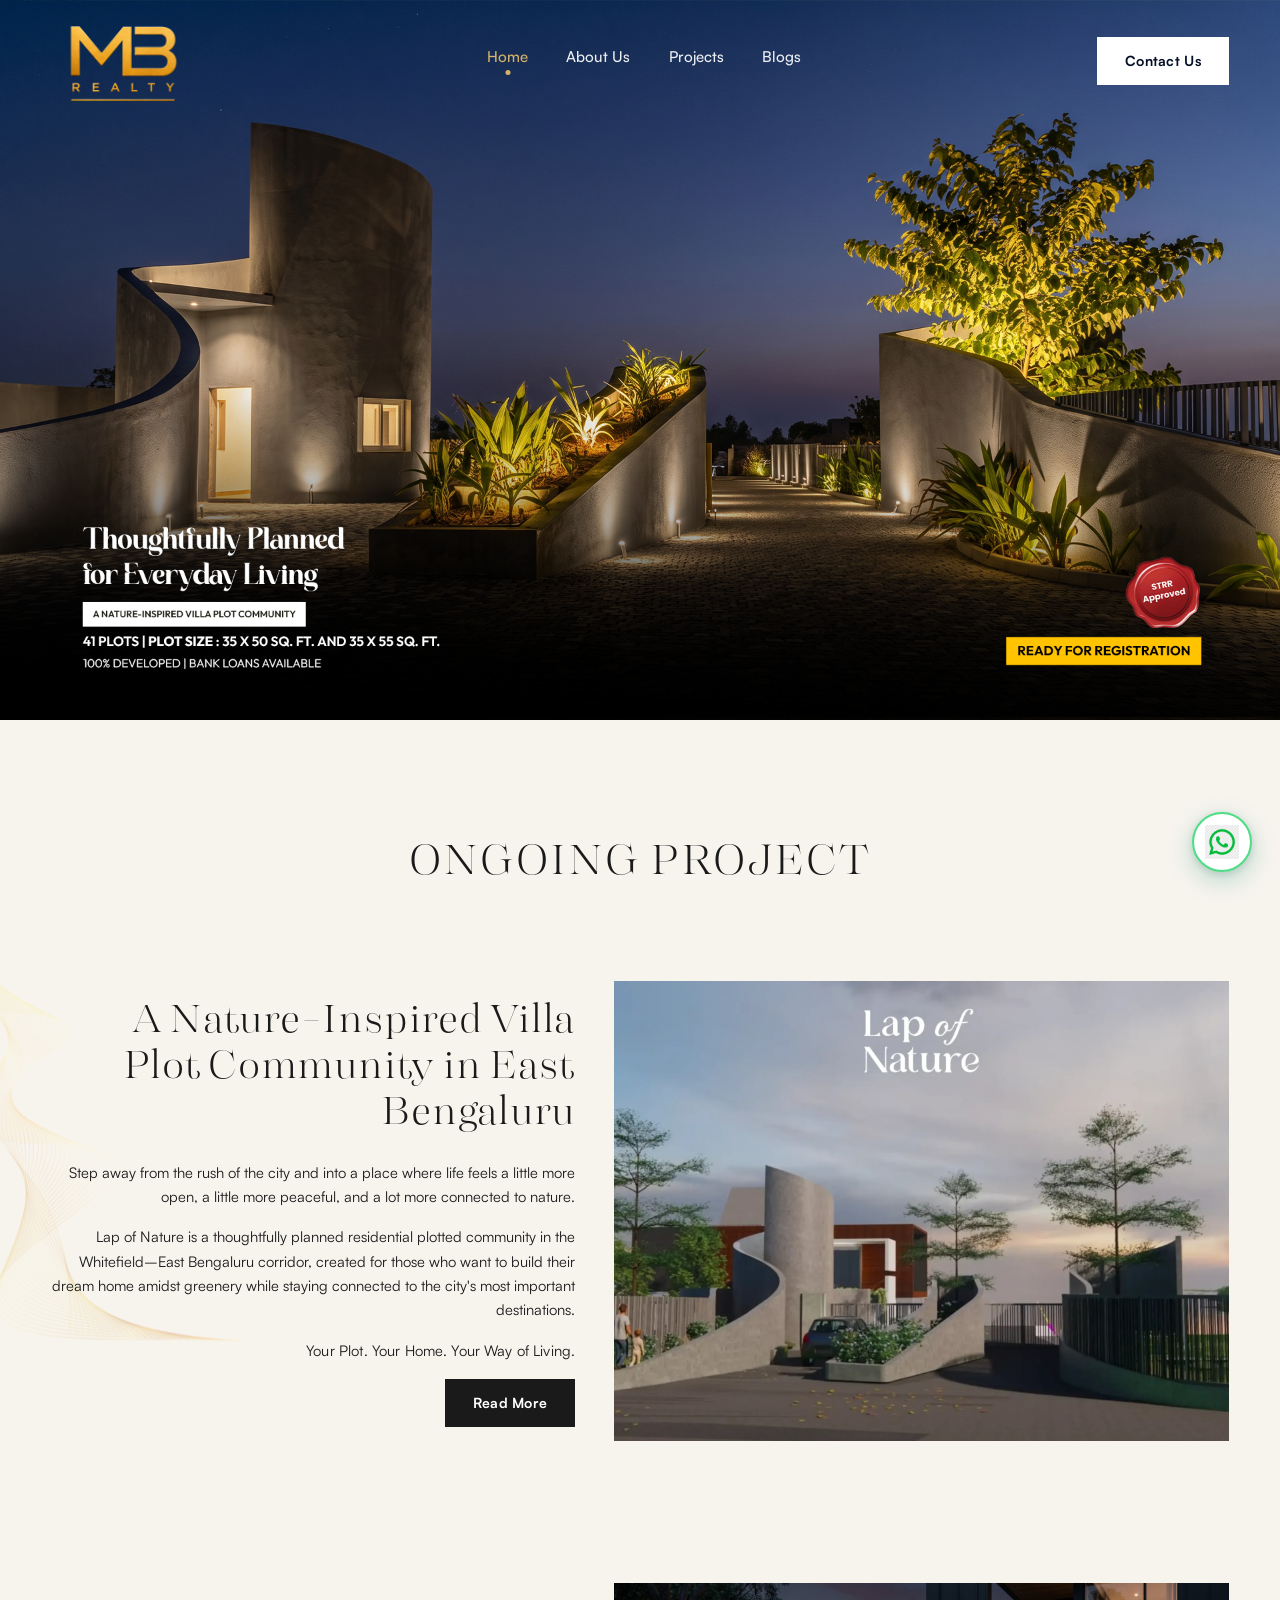
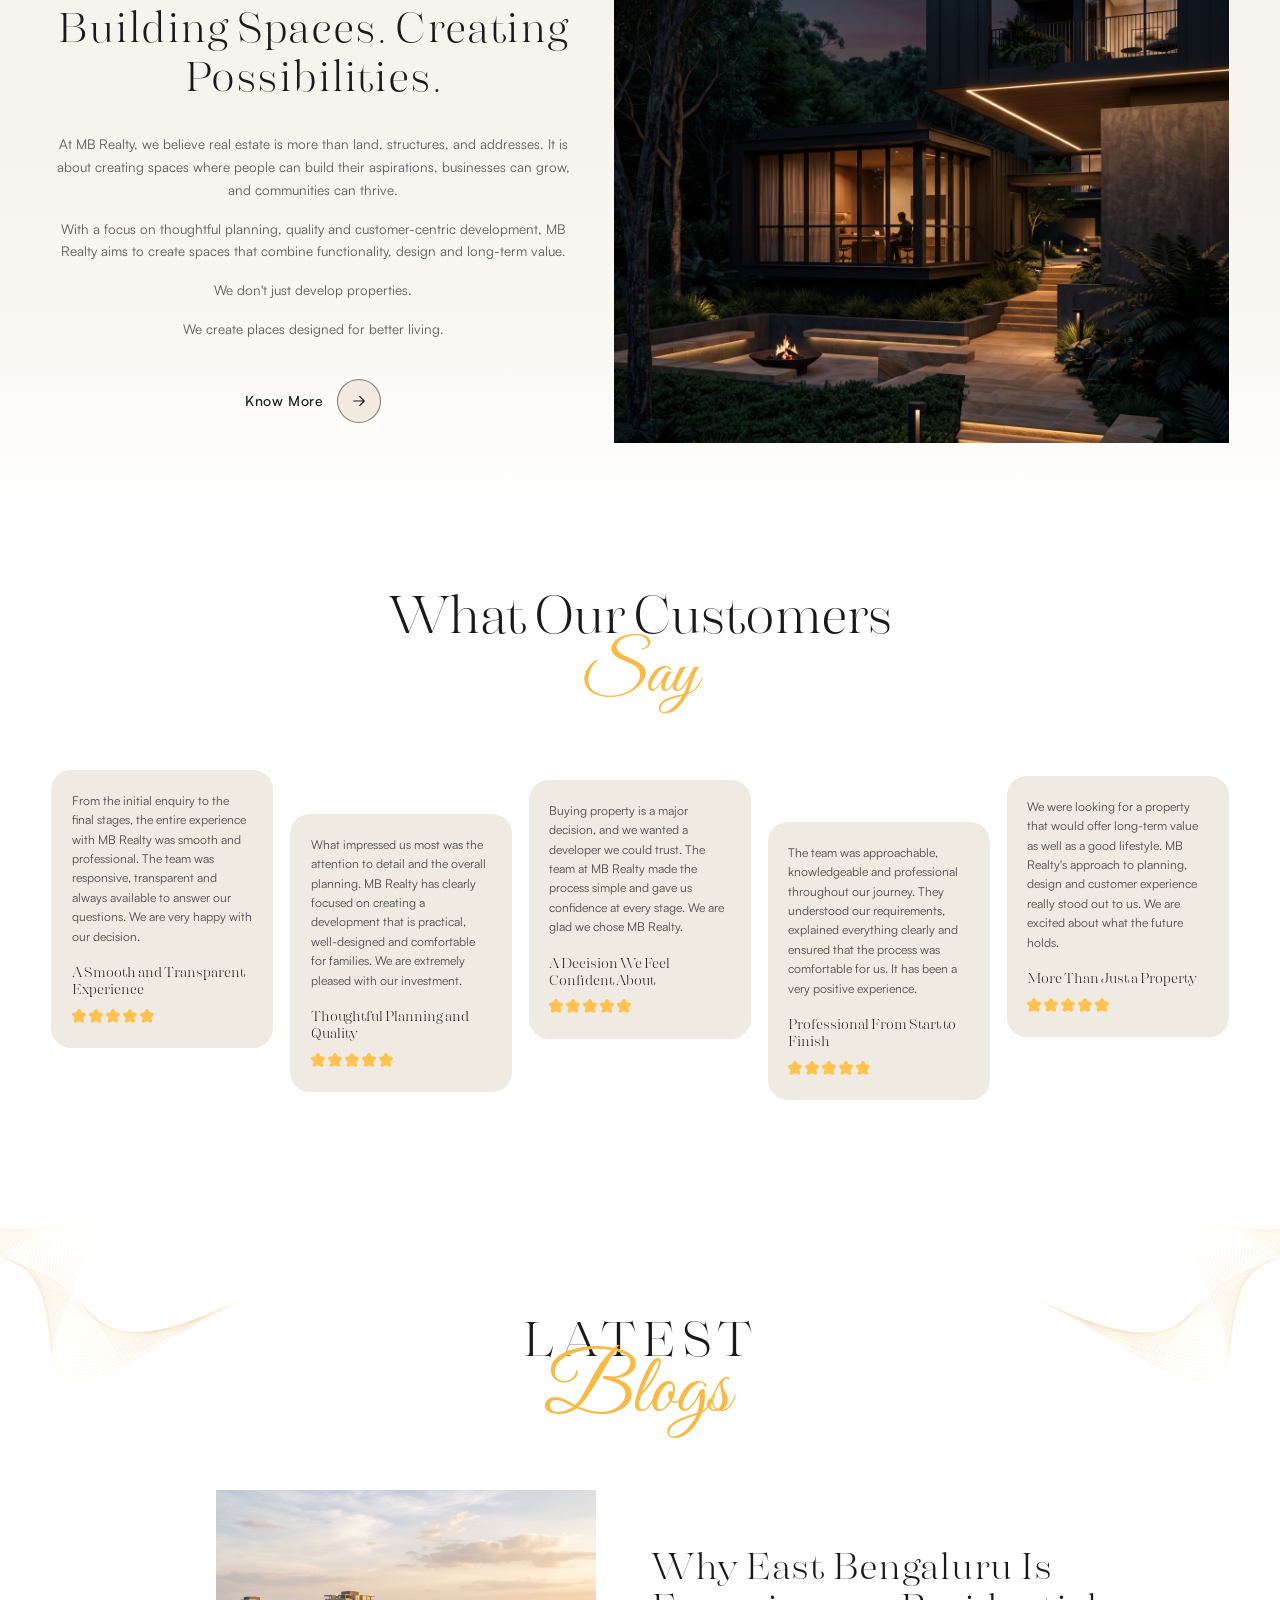
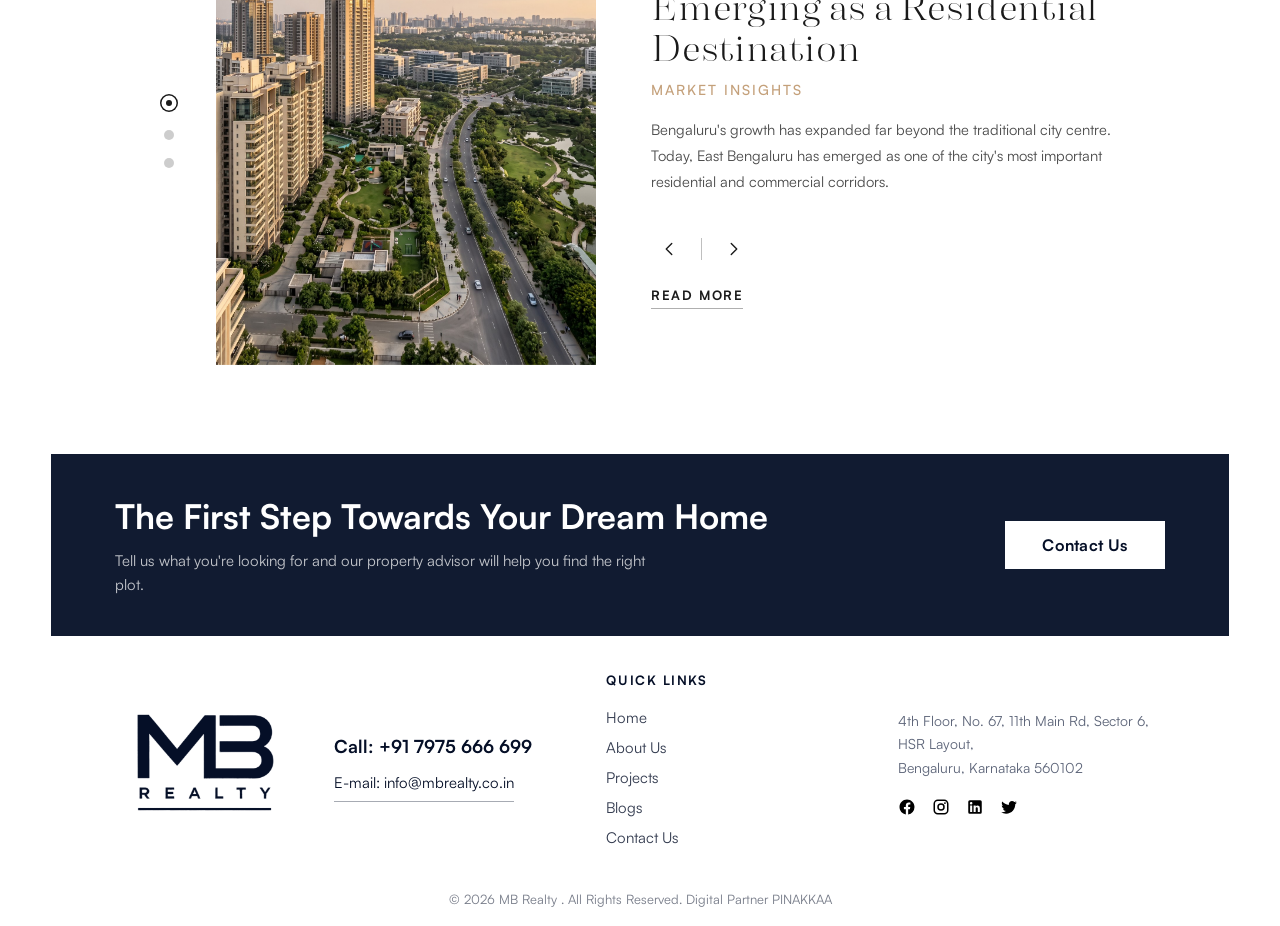
==== commit bf54935a: "s" ====
--- a/index.html
+++ b/index.html
@@ -39,24 +39,42 @@
         <!-- Image 1 -->
         <div class="hero-slide is-active">
           <picture>
-            <!-- Mobile image 1 -->
-            <source media="(max-width: 767px)" srcset="assets/mb1.png" />
-
-            <!-- Desktop image 1 -->
-            <img src="assets/bannert.png" alt="Nature-inspired residential villa plot community" width="1800"
-              height="1080" fetchpriority="high" decoding="async" />
+            <!-- Mobile + tablet -->
+            <source
+              media="(max-width: 1199px)"
+              srcset="assets/images_for_mb/New_images/bannert_16x9_1920x1080.png"
+            />
+
+            <!-- Desktop -->
+            <img
+              src="assets/bannert.png"
+              alt="Nature-inspired residential villa plot community"
+              width="1800"
+              height="1080"
+              fetchpriority="high"
+              decoding="async"
+            />
           </picture>
         </div>
 
         <!-- Image 2 -->
         <div class="hero-slide">
           <picture>
-            <!-- Mobile image 2 -->
-            <source media="(max-width: 767px)" srcset="assets/mb2.png" />
-
-            <!-- Desktop image 2 -->
-            <img src="assets/banner 2.png" alt="Luxury residential development by MB Realty" width="1800" height="1080"
-              loading="eager" decoding="async" />
+            <!-- Mobile + tablet -->
+            <source
+              media="(max-width: 1199px)"
+              srcset="assets/images_for_mb/New_images/ChatGPT%20Image%20Sep%2028%2C%202026%2C%2006_57_19%20PM.png"
+            />
+
+            <!-- Desktop -->
+            <img
+              src="assets/banner%202.png"
+              alt="Luxury residential development by MB Realty"
+              width="1800"
+              height="1080"
+              loading="eager"
+              decoding="async"
+            />
           </picture>
         </div>
 
--- a/css/styles.css
+++ b/css/styles.css
@@ -593,7 +593,7 @@
   width: 100%;
   height: 100%;
   object-fit: cover;
-  object-position: center;
+  object-position: center bottom;
   display: block;
 }
 
@@ -6920,16 +6920,24 @@
   height: 100%;
   max-width: none;
   object-fit: cover;
-  object-position: center;
-}
-
-/* Keep the hidden SEO heading accessible */
-#home .hero-slide img {
+  object-position: center bottom;
   backface-visibility: hidden;
 }
 
-/* Mobile image positioning */
-@media (max-width: 767px) {
+/*
+  Match 16:9 banner ratio on larger screens so left/right
+  content is not cropped by object-fit: cover.
+*/
+@media (min-width: 768px) {
+  .hero,
+  .about-hero,
+  .project-hero,
+  .blogs-hero {
+    height: min(100svh, calc(100vw * 9 / 16));
+    max-height: 100svh;
+  }
+
+  .hero-image,
   #home .hero-slide img {
     object-position: center center;
   }
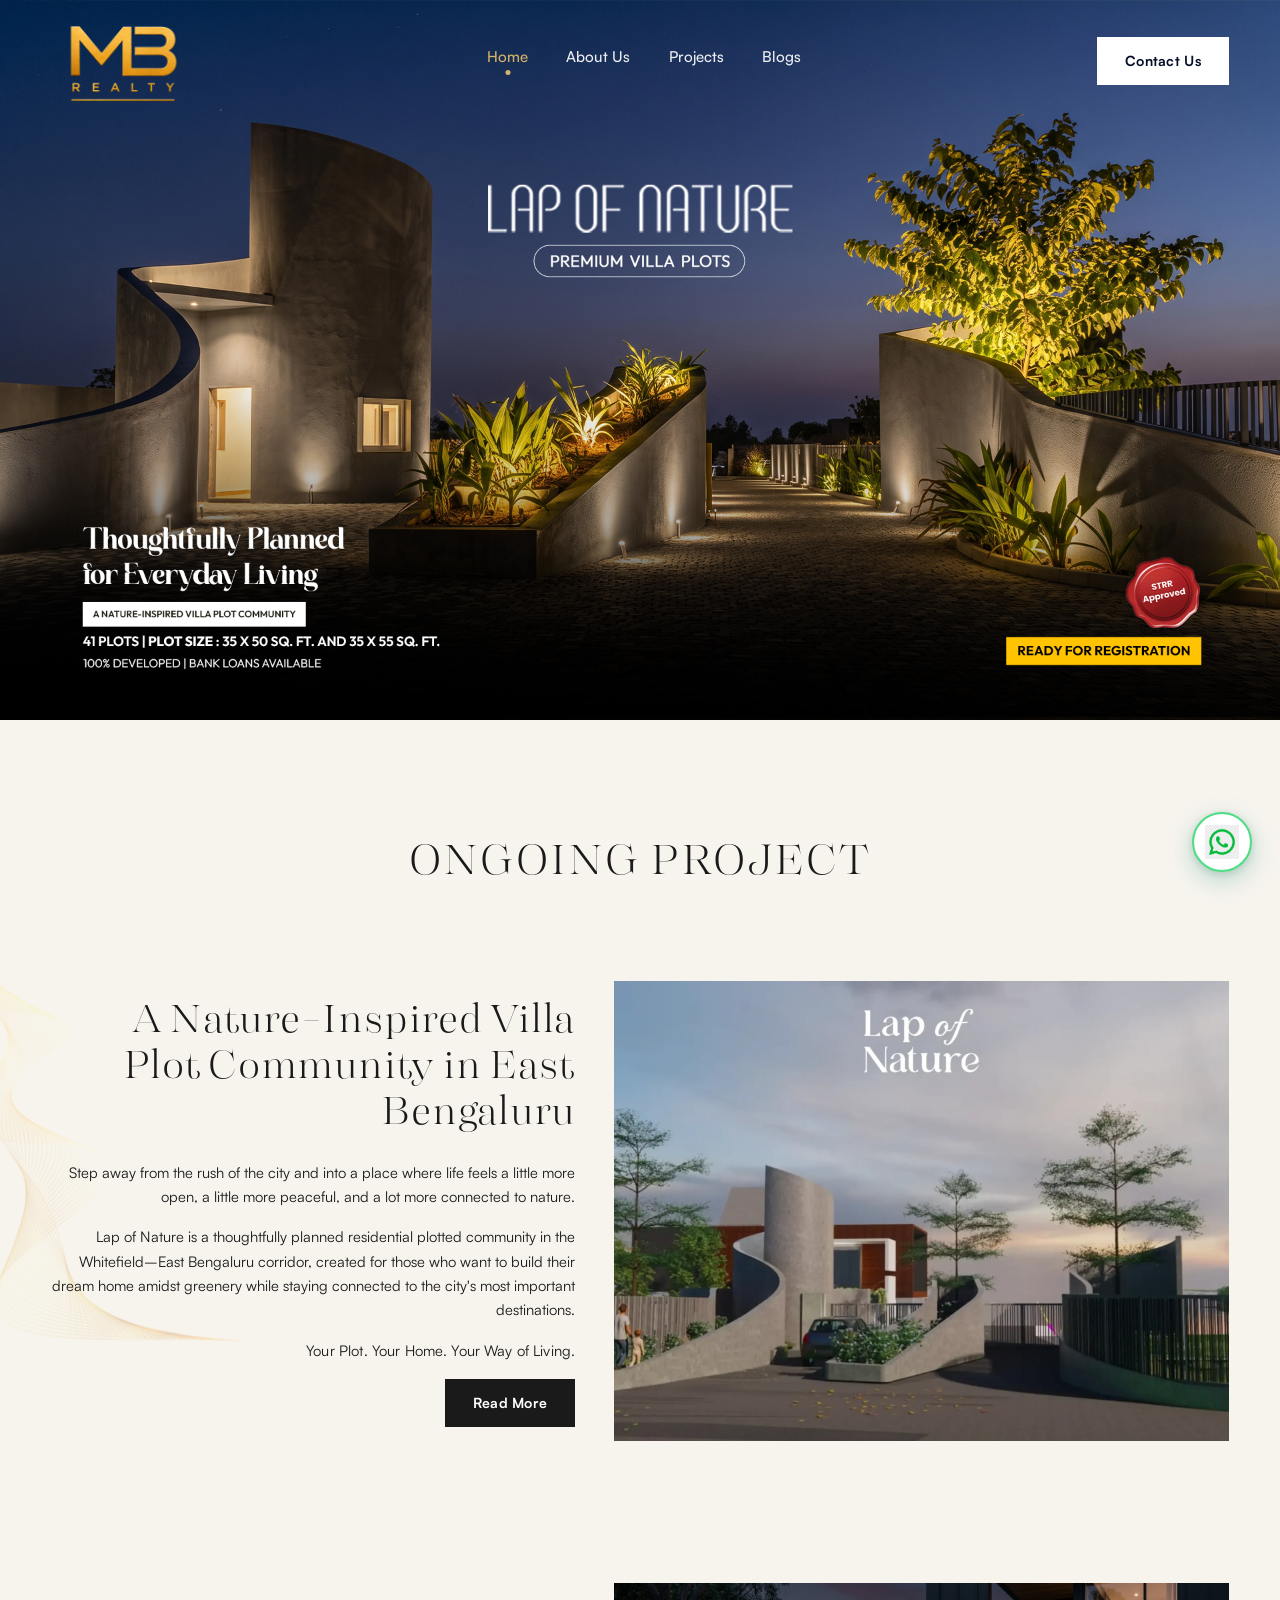
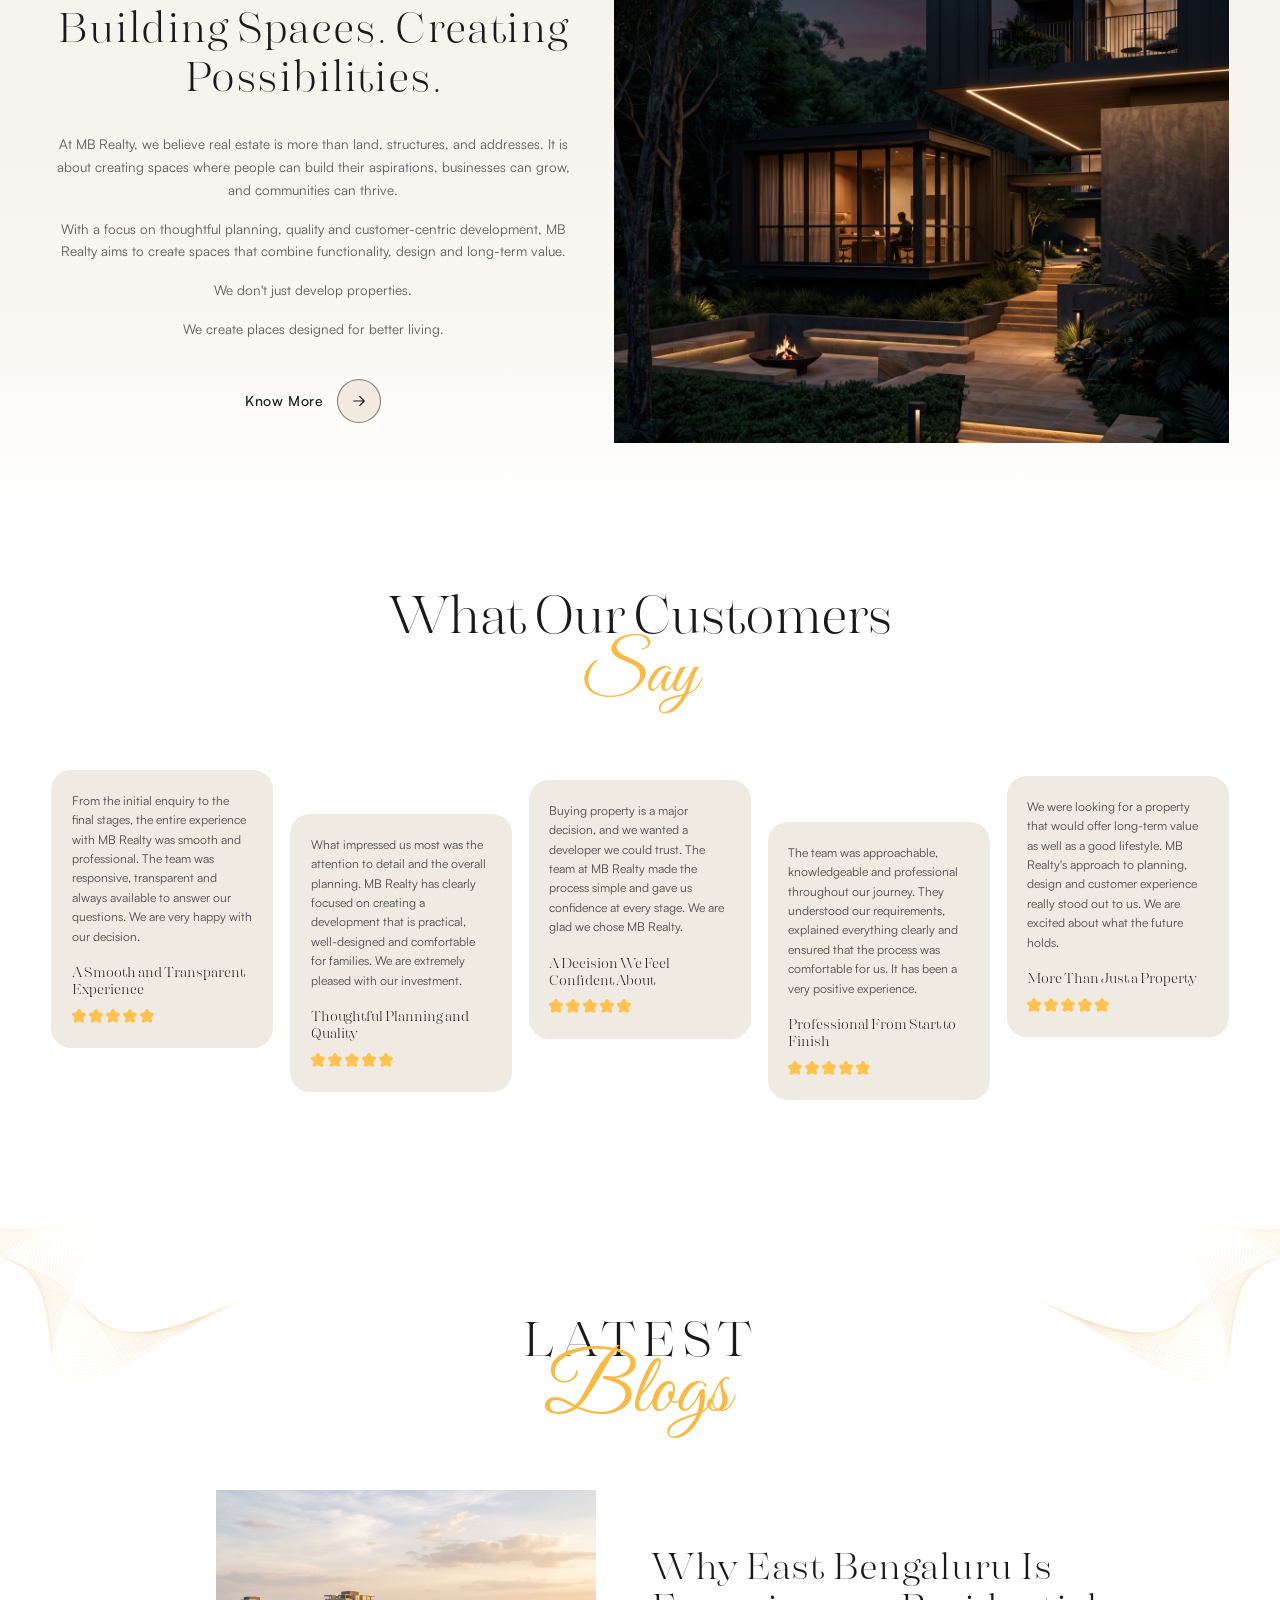
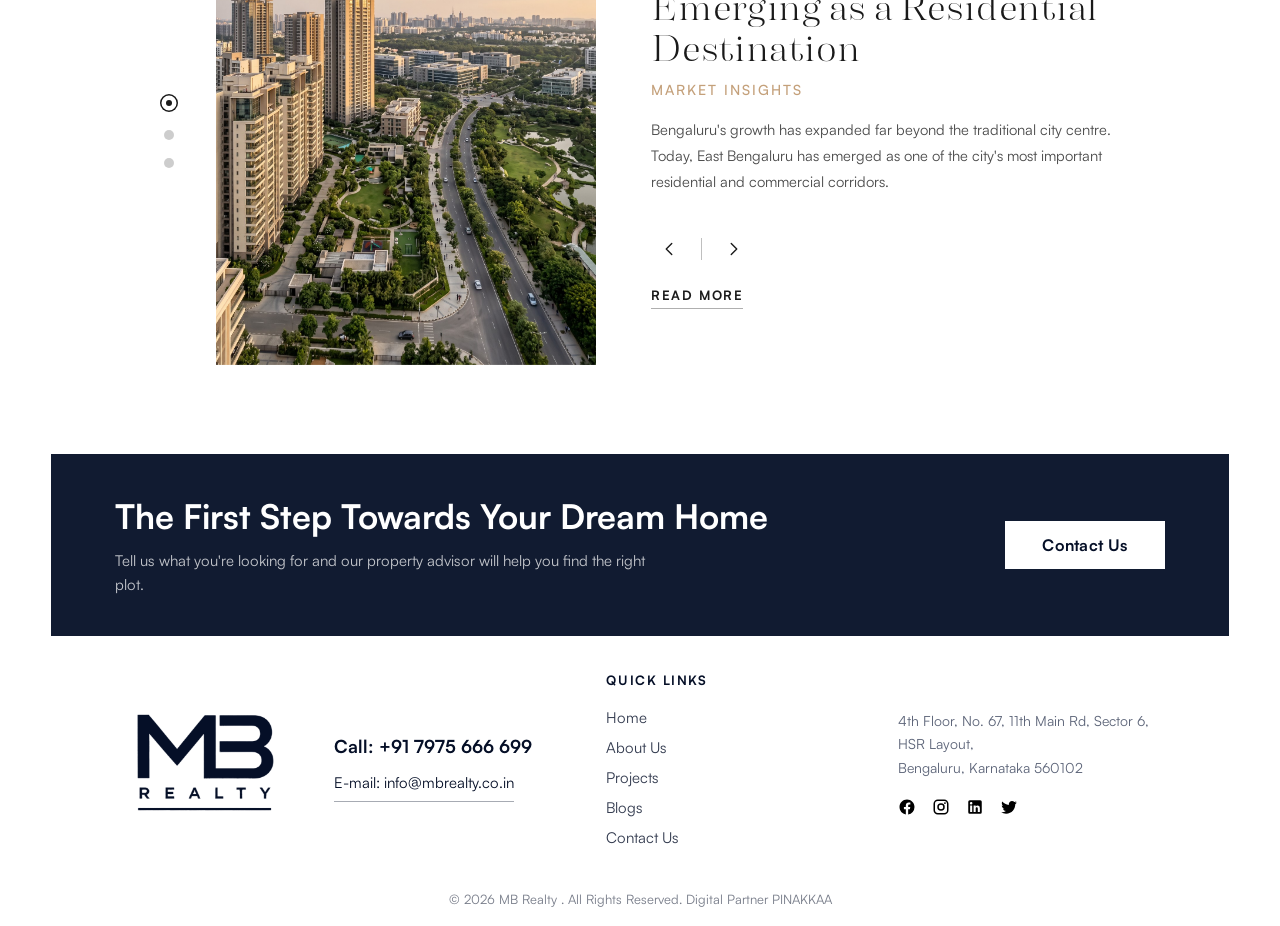
==== commit 29d719eb: "s" ====
--- a/index.html
+++ b/index.html
@@ -35,53 +35,24 @@
   <main>
     <section class="hero" id="home">
       <div class="hero-frame">
-
-        <!-- Image 1 -->
-        <div class="hero-slide is-active">
-          <picture>
-            <!-- Mobile + tablet -->
-            <source
-              media="(max-width: 1199px)"
-              srcset="assets/images_for_mb/New_images/bannert_16x9_1920x1080.png"
-            />
-
-            <!-- Desktop -->
-            <img
-              src="assets/bannert.png"
-              alt="Nature-inspired residential villa plot community"
-              width="1800"
-              height="1080"
-              fetchpriority="high"
-              decoding="async"
-            />
-          </picture>
-        </div>
-
-        <!-- Image 2 -->
-        <div class="hero-slide">
-          <picture>
-            <!-- Mobile + tablet -->
-            <source
-              media="(max-width: 1199px)"
-              srcset="assets/images_for_mb/New_images/ChatGPT%20Image%20Sep%2028%2C%202026%2C%2006_57_19%20PM.png"
-            />
-
-            <!-- Desktop -->
-            <img
-              src="assets/banner%202.png"
-              alt="Luxury residential development by MB Realty"
-              width="1800"
-              height="1080"
-              loading="eager"
-              decoding="async"
-            />
-          </picture>
-        </div>
-
+        <picture>
+          <source
+            media="(max-width: 767px)"
+            srcset="hero_images/mb1%20(2).png"
+          />
+          <img
+            class="hero-image"
+            src="hero_images/bannert%20(1).png"
+            alt="Lap of Nature premium villa plots — thoughtfully planned for everyday living"
+            width="1920"
+            height="1080"
+            fetchpriority="high"
+            decoding="async"
+          />
+        </picture>
         <h1 class="visually-hidden">
           Building Places That Inspire Better Living
         </h1>
-
       </div>
     </section>
 
--- a/css/styles.css
+++ b/css/styles.css
@@ -4406,12 +4406,35 @@
 }
 
 @media (max-width: 767px) {
+  :root {
+    --header-h: 72px;
+  }
+
   .menu-toggle {
     display: flex;
     position: fixed;
     top: 12px;
     right: max(12px, env(safe-area-inset-right, 0px));
     z-index: 80;
+  }
+
+  .header-inner {
+    min-height: 64px;
+    padding: 8px var(--pad);
+    gap: 12px;
+  }
+
+  .site-header .logo-img,
+  .logo-img {
+    width: 88px !important;
+    height: auto !important;
+    max-height: 52px !important;
+  }
+
+  .site-header.nav-open .logo-img {
+    width: 88px !important;
+    height: auto !important;
+    max-height: 52px !important;
   }
 
   body.nav-open {
@@ -4571,6 +4594,29 @@
     max-height: 100dvh;
   }
 
+  /* Portrait mobile banners (4:5) for home + project heroes */
+  #home.hero,
+  .project-hero {
+    width: 100%;
+    height: min(100svh, calc(100vw * 5 / 4));
+    max-height: 100svh;
+  }
+
+  #home .hero-frame > picture,
+  .project-hero .hero-frame > picture {
+    position: absolute;
+    inset: 0;
+    display: block;
+    width: 100%;
+    height: 100%;
+  }
+
+  #home .hero-image,
+  .project-hero .hero-image {
+    object-fit: cover;
+    object-position: center center;
+  }
+
   .contact-hero {
     padding: 0 0 clamp(24px, 5vw, 40px);
     height: auto;
@@ -5244,12 +5290,17 @@
 }
 
 .microsite-amenities-grid {
+  --amenity-cols: 6;
+  --amenity-gap-x: clamp(16px, 2vw, 28px);
+  --amenity-gap-y: clamp(28px, 3.5vw, 48px);
   list-style: none;
   width: min(100%, 1280px);
   margin: 0 auto;
-  display: grid;
-  grid-template-columns: repeat(6, minmax(0, 1fr));
-  gap: clamp(28px, 3.5vw, 48px) clamp(16px, 2vw, 28px);
+  display: flex;
+  flex-wrap: wrap;
+  justify-content: center;
+  column-gap: var(--amenity-gap-x);
+  row-gap: var(--amenity-gap-y);
 }
 
 .microsite-amenities-grid li {
@@ -5258,6 +5309,9 @@
   align-items: center;
   gap: clamp(14px, 1.8vw, 20px);
   text-align: center;
+  flex: 0 1 calc((100% - (var(--amenity-cols) - 1) * var(--amenity-gap-x)) / var(--amenity-cols));
+  max-width: calc((100% - (var(--amenity-cols) - 1) * var(--amenity-gap-x)) / var(--amenity-cols));
+  box-sizing: border-box;
   opacity: 0;
   transform: translateY(28px);
   transition:
@@ -5410,6 +5464,43 @@
 .microsite-amenity-name {
   font-weight: 700;
   color: #1a1a1a;
+}
+
+.microsite-amenity-name--wfn {
+  display: flex;
+  flex-direction: column;
+  align-items: center;
+  gap: 0.1em;
+  line-height: 1.25;
+  text-align: center;
+}
+
+.microsite-amenity-name--wfn .wfn-line {
+  display: block;
+  font-weight: 700;
+  color: #1a1a1a;
+}
+
+.microsite-amenity-name--wfn .wfn-home {
+  position: relative;
+  display: inline-block;
+}
+
+.microsite-amenity-name--wfn .wfn-home::after {
+  content: "";
+  position: absolute;
+  left: -4%;
+  right: -4%;
+  top: 50%;
+  height: 2px;
+  background: #e53935;
+  transform: rotate(-18deg);
+  transform-origin: center;
+  pointer-events: none;
+}
+
+.microsite-amenity-name--wfn .wfn-nature {
+  color: #6b7a3d;
 }
 
 .microsite-amenity-desc {
@@ -6288,7 +6379,7 @@
   }
 
   .microsite-amenities-grid {
-    grid-template-columns: repeat(3, minmax(0, 1fr));
+    --amenity-cols: 3;
   }
 }
 
@@ -6354,8 +6445,9 @@
   }
 
   .microsite-amenities-grid {
-    grid-template-columns: repeat(2, minmax(0, 1fr));
-    gap: clamp(28px, 6vw, 40px) clamp(16px, 4vw, 24px);
+    --amenity-cols: 2;
+    --amenity-gap-x: clamp(16px, 4vw, 24px);
+    --amenity-gap-y: clamp(28px, 6vw, 40px);
   }
 
   .microsite-amenity-icon {
@@ -6924,22 +7016,61 @@
   backface-visibility: hidden;
 }
 
+/* Picture-based heroes fill the frame */
+#home .hero-frame > picture,
+.project-hero .hero-frame > picture {
+  position: absolute;
+  inset: 0;
+  display: block;
+  width: 100%;
+  height: 100%;
+}
+
+#home .hero-frame > picture .hero-image,
+.project-hero .hero-frame > picture .hero-image {
+  position: absolute;
+  inset: 0;
+  width: 100%;
+  height: 100%;
+}
+
 /*
-  Match 16:9 banner ratio on larger screens so left/right
-  content is not cropped by object-fit: cover.
+  Full-width 16:9 hero. If viewport is shorter than 16:9,
+  keep bottom of the banner visible (no side padding).
 */
 @media (min-width: 768px) {
-  .hero,
+  #home.hero {
+    width: 100%;
+    height: min(100svh, calc(100vw * 9 / 16));
+    max-height: 100svh;
+    margin-inline: 0;
+  }
+
+  #home .hero-frame {
+    width: 100%;
+    height: 100%;
+  }
+
+  #home .hero-slide img,
+  #home .hero-image {
+    object-fit: cover;
+    object-position: center bottom;
+  }
+
   .about-hero,
   .project-hero,
   .blogs-hero {
+    width: 100%;
     height: min(100svh, calc(100vw * 9 / 16));
     max-height: 100svh;
-  }
-
-  .hero-image,
-  #home .hero-slide img {
-    object-position: center center;
+    margin-inline: 0;
+  }
+
+  .about-hero .hero-image,
+  .project-hero .hero-image,
+  .blogs-hero .hero-image {
+    object-fit: cover;
+    object-position: center bottom;
   }
 }
 
